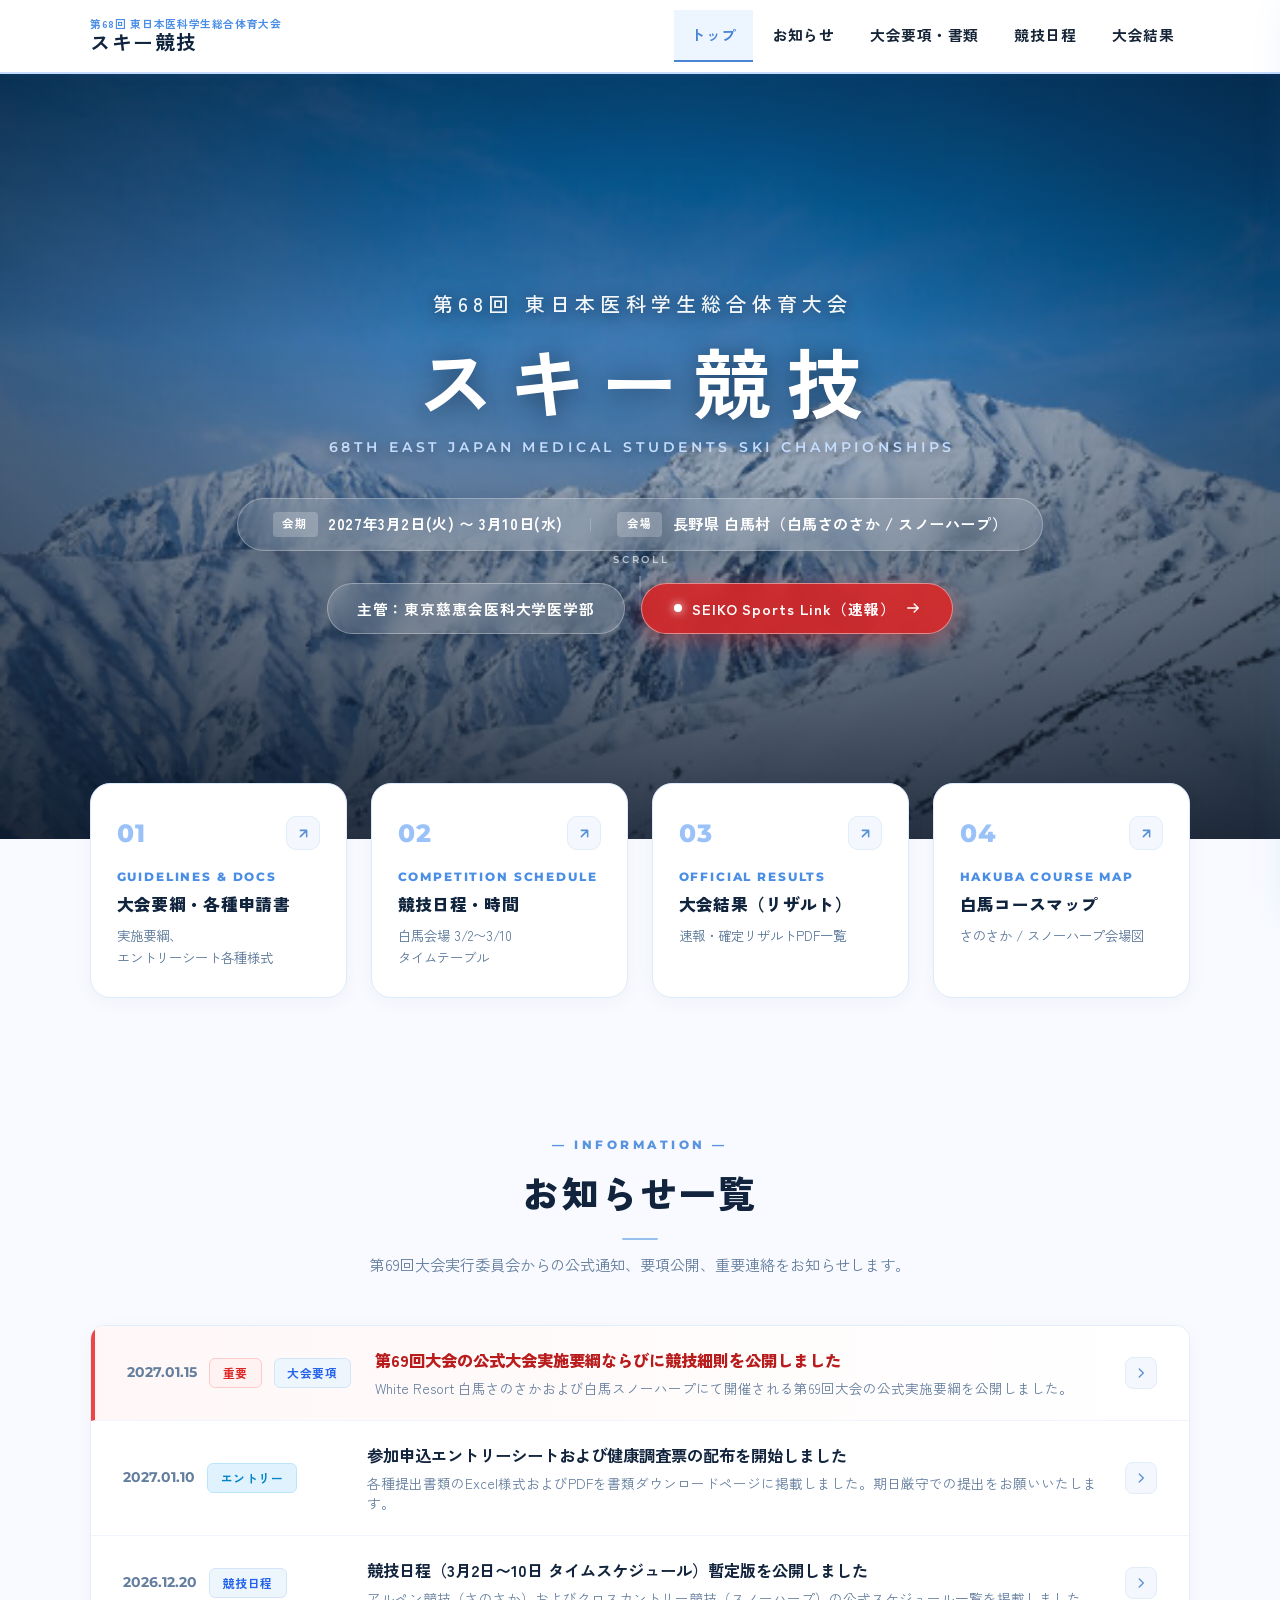
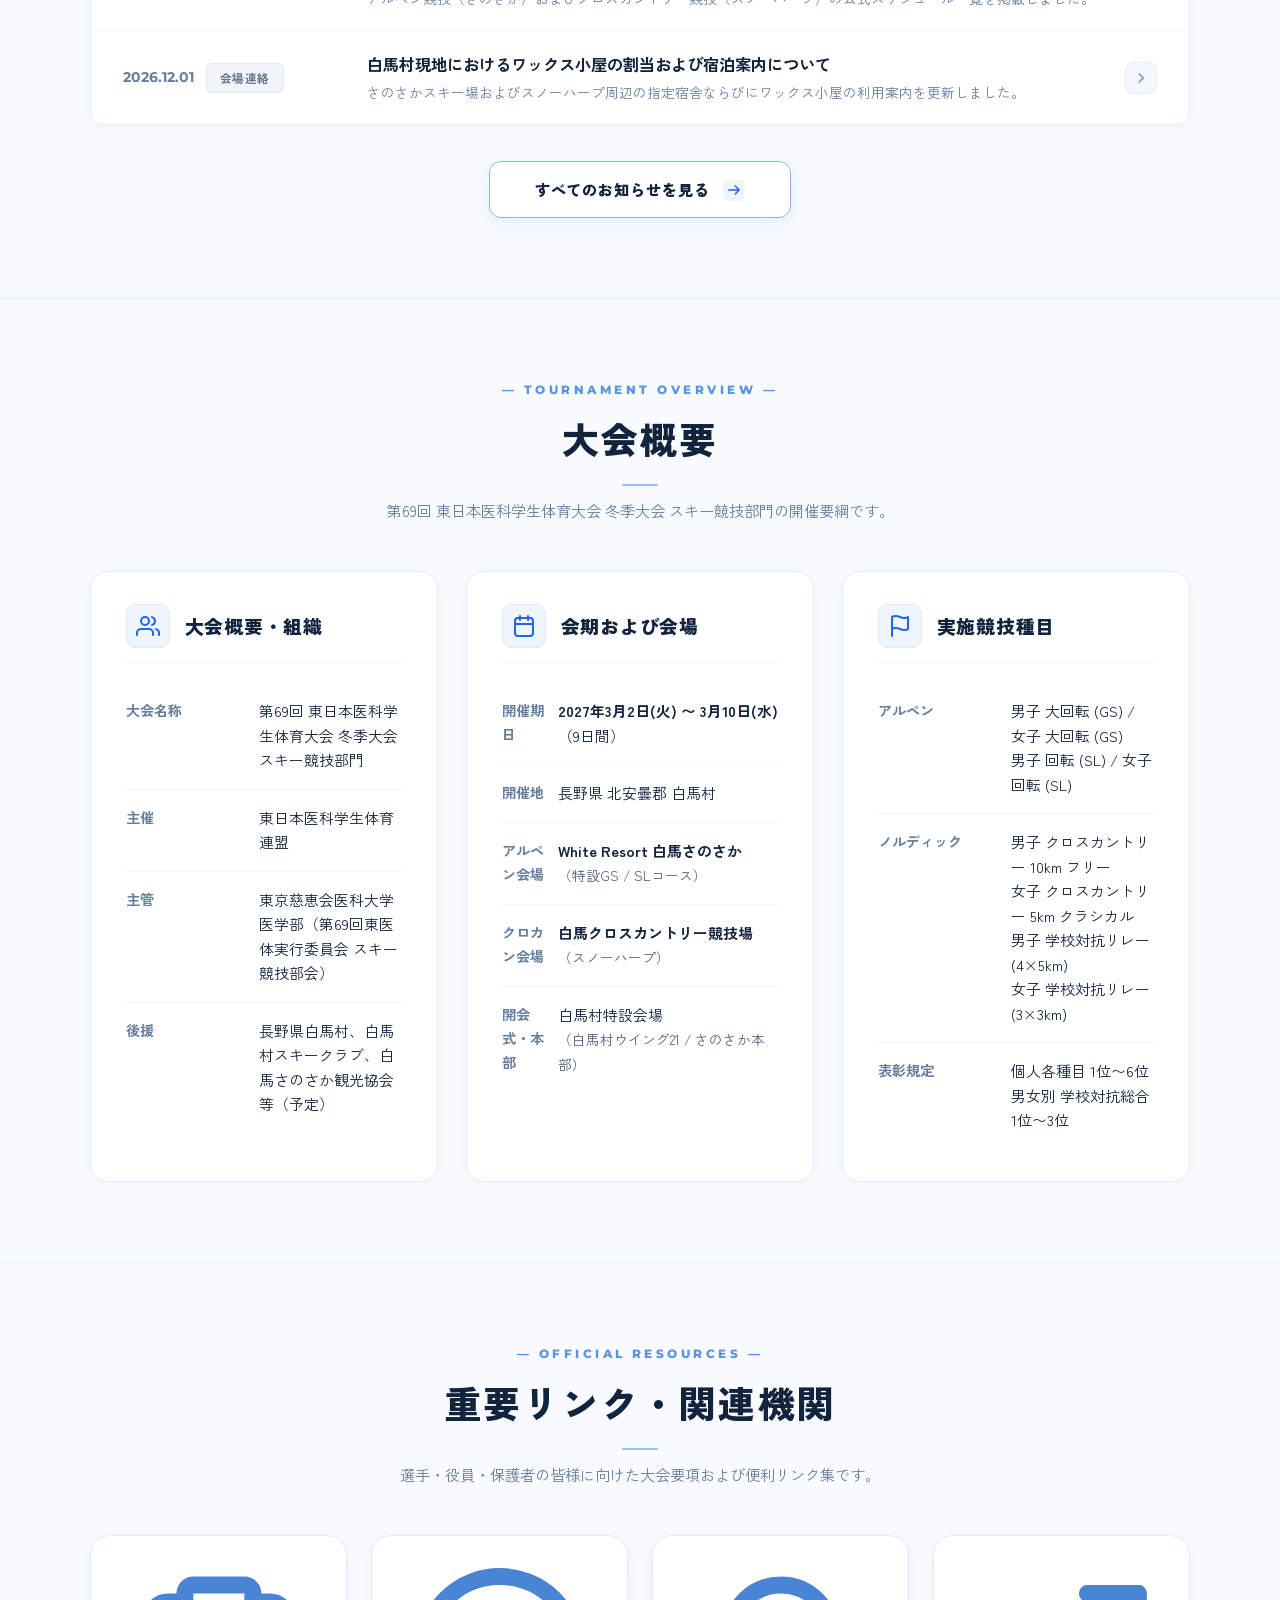
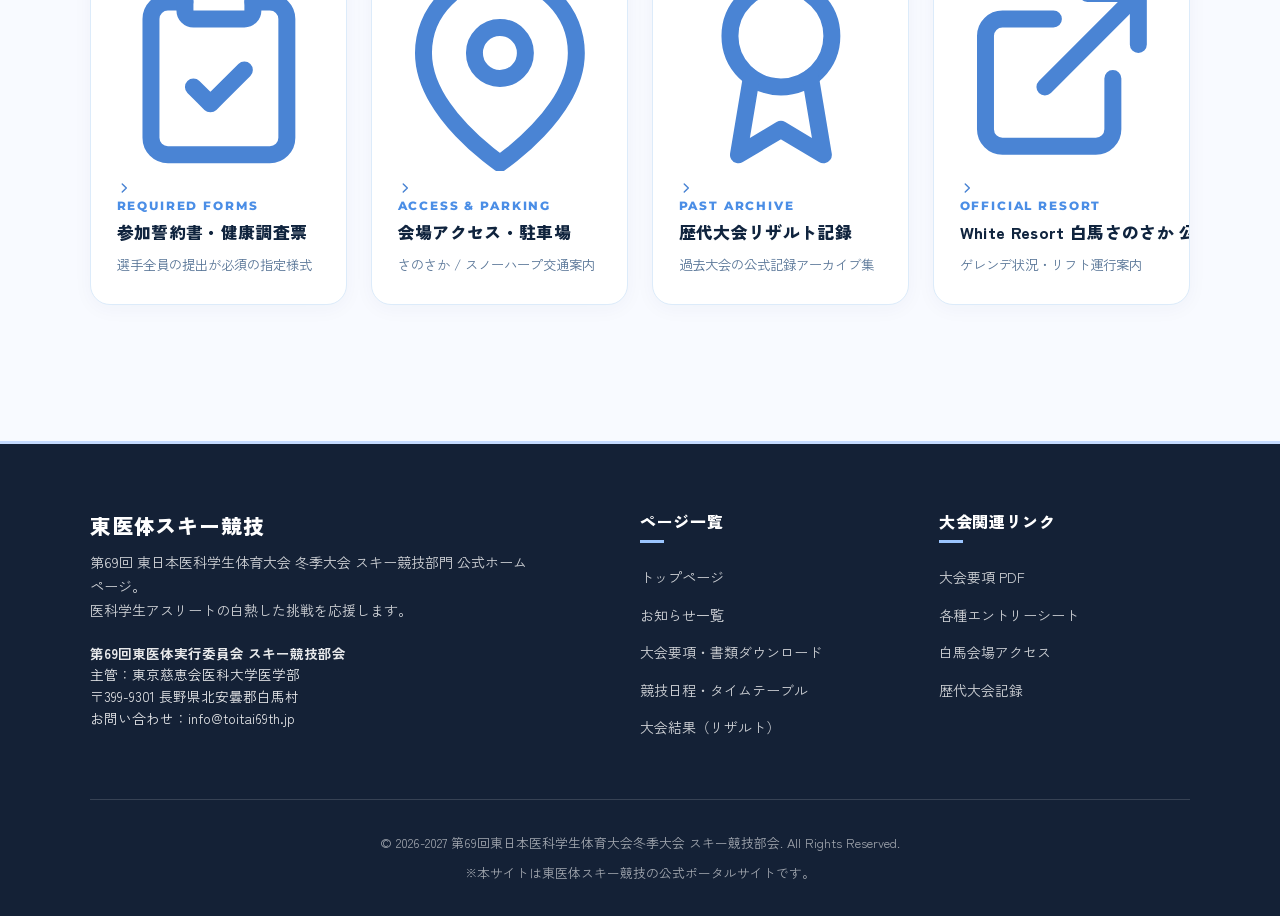
==== index.html @ c1bf3471 "Redesign hero section with Jiichiro-inspired minimalist aesthetic, photo background, and update titl" ====
<!DOCTYPE html>
<html lang="ja">
<head>
  <meta charset="UTF-8">
  <meta name="viewport" content="width=device-width, initial-scale=1.0">
  <title>第68回 東日本医科学生総合体育大会 スキー競技 公式サイト</title>
  <meta name="description" content="第68回 東日本医科学生総合体育大会 冬季大会 スキー競技（東医体スキー競技）の公式ホームページです。会期：2027年3月2日〜10日、会場：White Resort 白馬さのさか・白馬クロスカントリー競技場(スノーハープ)。大会要項、日程、リザルトをご案内します。">
  <link rel="stylesheet" href="assets/css/style.css?v=20270115_jiichiro_hero">
  <link rel="preconnect" href="https://fonts.googleapis.com">
  <link rel="preconnect" href="https://fonts.gstatic.com" crossorigin>
  <link href="https://fonts.googleapis.com/css2?family=Montserrat:wght@600;700;800;900&family=Noto+Sans+JP:wght@400;500;700;800;900&family=Zen+Kaku+Gothic+New:wght@400;500;700;900&display=swap" rel="stylesheet">
  <meta name="theme-color" content="#c5dbff">
  <style>
    /* BAKE CHEESE TART スカイブルー・白基調の補助スタイル */
    .overview-card,
    .venue-card,
    .doc-card {
      border-radius: 18px !important;
    }
    .badge,
    .schedule-day-badge {
      border-radius: 6px !important;
    }
  </style>
</head>
<body>

  <!-- ヘッダー -->
  <header class="site-header">
    <div class="container header-inner">
      <a href="index.html" class="site-brand">
        <div class="brand-text">
          <span class="brand-sub">第68回 東日本医科学生総合体育大会</span>
          <span class="brand-main">スキー競技</span>
        </div>
      </a>

      <!-- デスクトップ ナビゲーション -->
      <nav class="nav-menu">
        <a href="index.html" class="nav-link active">トップ</a>
        <a href="news.html" class="nav-link">お知らせ</a>
        <a href="documents.html" class="nav-link">大会要項・書類</a>
        <a href="schedule.html" class="nav-link">競技日程</a>
        <a href="results.html" class="nav-link">大会結果</a>
      </nav>

      <!-- モバイルメニュー開閉ボタン -->
      <button type="button" class="mobile-toggle" id="mobileToggle" aria-label="メニューを開く">
        <svg fill="none" stroke="currentColor" stroke-width="2" viewBox="0 0 24 24">
          <path stroke-linecap="round" stroke-linejoin="round" d="M4 6h16M4 12h16M4 18h16"></path>
        </svg>
      </button>
    </div>
  </header>

  <!-- モバイル用ドロワーメニュー -->
  <div class="drawer-overlay" id="drawerOverlay"></div>
  <aside class="mobile-drawer" id="mobileDrawer">
    <div class="drawer-header">
      <span class="brand-title" style="font-size: 1rem;">MENU</span>
      <button type="button" class="drawer-close" id="drawerClose" aria-label="閉じる">
        <svg width="24" height="24" fill="none" stroke="currentColor" stroke-width="2" viewBox="0 0 24 24">
          <path stroke-linecap="round" stroke-linejoin="round" d="M6 18L18 6M6 6l12 12"></path>
        </svg>
      </button>
    </div>
    <nav class="drawer-nav">
      <a href="index.html" class="drawer-link active">
        <svg fill="none" stroke="currentColor" stroke-width="2" viewBox="0 0 24 24"><path stroke-linecap="round" stroke-linejoin="round" d="M3 12l2-2m0 0l7-7 7 7M5 10v10a1 1 0 001 1h3m10-11l2 2m-2-2v10a1 1 0 01-1 1h-3m-6 0a1 1 0 001-1v-4a1 1 0 011-1h2a1 1 0 011 1v4a1 1 0 001 1m-6 0h6"/></svg>
        トップページ
      </a>
      <a href="news.html" class="drawer-link">
        <svg fill="none" stroke="currentColor" stroke-width="2" viewBox="0 0 24 24"><path stroke-linecap="round" stroke-linejoin="round" d="M19 20H5a2 2 0 01-2-2V6a2 2 0 012-2h10a2 2 0 012 2v1m2 13a2 2 0 01-2-2V7m2 13a2 2 0 002-2V9a2 2 0 00-2-2h-2m-4-3H9M7 16h6M7 8h6v4H7V8z"/></svg>
        お知らせ一覧
      </a>
      <a href="documents.html" class="drawer-link">
        <svg fill="none" stroke="currentColor" stroke-width="2" viewBox="0 0 24 24"><path stroke-linecap="round" stroke-linejoin="round" d="M9 12h6m-6 4h6m2 5H7a2 2 0 01-2-2V5a2 2 0 012-2h5.586a1 1 0 01.707.293l5.414 5.414a1 1 0 01.293.707V19a2 2 0 01-2 2z"/></svg>
        大会要項・書類
      </a>
      <a href="schedule.html" class="drawer-link">
        <svg fill="none" stroke="currentColor" stroke-width="2" viewBox="0 0 24 24"><path stroke-linecap="round" stroke-linejoin="round" d="M8 7V3m8 4V3m-9 8h10M5 21h14a2 2 0 002-2V7a2 2 0 00-2-2H5a2 2 0 00-2 2v12a2 2 0 002 2z"/></svg>
        競技日程
      </a>
      <a href="results.html" class="drawer-link">
        <svg fill="none" stroke="currentColor" stroke-width="2" viewBox="0 0 24 24"><path stroke-linecap="round" stroke-linejoin="round" d="M9 19v-6a2 2 0 00-2-2H5a2 2 0 00-2 2v6a2 2 0 002 2h2a2 2 0 002-2zm0 0V9a2 2 0 012-2h2a2 2 0 012 2v10m-6 0a2 2 0 002 2h2a2 2 0 002-2m0 0V5a2 2 0 012-2h2a2 2 0 012 2v14a2 2 0 01-2 2h-2a2 2 0 01-2-2z"/></svg>
        大会結果（リザルト）
      </a>
    </nav>
  </aside>

  <!-- メインコンテンツ -->
  <main>
    <!-- ヒーローセクション (治一郎インスパイア：白銀の峰々背景×洗練されたスタイリッシュタイポグラフィ) -->
    <section class="hero">
      <div class="container hero-container">
        <div class="hero-content">
          <!-- 治一郎ライクな端正で品格あるエディション表記 -->
          <p class="hero-edition">第68回 東日本医科学生総合体育大会</p>

          <!-- メインタイトル：スキー競技（堂々としたゆとりある文字間） -->
          <h1 class="hero-title">スキー競技</h1>

          <!-- 英語サブタイトル -->
          <p class="hero-en">68TH EAST JAPAN MEDICAL STUDENTS SKI CHAMPIONSHIPS</p>

          <!-- 会期・会場：洗練されたフロストガラスバー -->
          <div class="hero-meta-bar">
            <div class="hero-meta-item">
              <span class="hero-meta-label">会期</span>
              <span class="hero-meta-val">2027年3月2日(火) 〜 3月10日(水)</span>
            </div>
            <span class="hero-meta-divider" aria-hidden="true">|</span>
            <div class="hero-meta-item">
              <span class="hero-meta-label">会場</span>
              <span class="hero-meta-val">長野県 白馬村（白馬さのさか / スノーハープ）</span>
            </div>
          </div>

          <!-- アクション行：主管カプセル & SEIKO速報ガラスピル -->
          <div class="hero-actions">
            <div class="hero-host-pill">
              <span>主管：東京慈恵会医科大学医学部</span>
            </div>
            <a href="https://seikosportslink.com/" target="_blank" rel="noopener noreferrer" class="hero-btn-seiko">
              <span class="hero-live-dot"></span>
              <span>SEIKO Sports Link（速報）</span>
              <svg class="hero-btn-arrow" width="14" height="14" fill="none" stroke="currentColor" stroke-width="2.5" viewBox="0 0 24 24">
                <path stroke-linecap="round" stroke-linejoin="round" d="M14 5l7 7m0 0l-7 7m7-7H3"/>
              </svg>
            </a>
          </div>
        </div>

        <!-- 治一郎スタイルのミニマルスクロールインジケーター -->
        <div class="hero-scroll" aria-hidden="true">
          <span class="hero-scroll-text">SCROLL</span>
          <span class="hero-scroll-line"></span>
        </div>
      </div>
    </section>

    <!-- 重要リンク（クイックアクセスカード - Plan A：雑誌調ナンバリングカード） -->
    <div class="container">
      <div class="quick-links-grid">
        <a href="documents.html" class="quick-link-card">
          <div class="quick-link-header">
            <span class="card-number">01</span>
            <span class="card-arrow-icon">
              <svg width="15" height="15" fill="none" stroke="currentColor" stroke-width="2.5" viewBox="0 0 24 24"><path stroke-linecap="round" stroke-linejoin="round" d="M7 17L17 7M17 7H7M17 7V17"/></svg>
            </span>
          </div>
          <div class="quick-link-text">
            <span class="quick-link-en">GUIDELINES &amp; DOCS</span>
            <h3 class="quick-link-title"><span class="text-nowrap">大会要綱・各種申請書</span></h3>
            <p class="quick-link-desc"><span class="text-nowrap">実施要綱、</span><span class="text-nowrap">エントリーシート各種様式</span></p>
          </div>
        </a>

        <a href="schedule.html" class="quick-link-card">
          <div class="quick-link-header">
            <span class="card-number">02</span>
            <span class="card-arrow-icon">
              <svg width="15" height="15" fill="none" stroke="currentColor" stroke-width="2.5" viewBox="0 0 24 24"><path stroke-linecap="round" stroke-linejoin="round" d="M7 17L17 7M17 7H7M17 7V17"/></svg>
            </span>
          </div>
          <div class="quick-link-text">
            <span class="quick-link-en">COMPETITION SCHEDULE</span>
            <h3 class="quick-link-title"><span class="text-nowrap">競技日程・時間</span></h3>
            <p class="quick-link-desc"><span class="text-nowrap">白馬会場 3/2〜3/10</span> <span class="text-nowrap">タイムテーブル</span></p>
          </div>
        </a>

        <a href="results.html" class="quick-link-card">
          <div class="quick-link-header">
            <span class="card-number">03</span>
            <span class="card-arrow-icon">
              <svg width="15" height="15" fill="none" stroke="currentColor" stroke-width="2.5" viewBox="0 0 24 24"><path stroke-linecap="round" stroke-linejoin="round" d="M7 17L17 7M17 7H7M17 7V17"/></svg>
            </span>
          </div>
          <div class="quick-link-text">
            <span class="quick-link-en">OFFICIAL RESULTS</span>
            <h3 class="quick-link-title"><span class="text-nowrap">大会結果（リザルト）</span></h3>
            <p class="quick-link-desc"><span class="text-nowrap">速報・確定リザルト</span><span class="text-nowrap">PDF一覧</span></p>
          </div>
        </a>

        <a href="documents.html#courses" class="quick-link-card">
          <div class="quick-link-header">
            <span class="card-number">04</span>
            <span class="card-arrow-icon">
              <svg width="15" height="15" fill="none" stroke="currentColor" stroke-width="2.5" viewBox="0 0 24 24"><path stroke-linecap="round" stroke-linejoin="round" d="M7 17L17 7M17 7H7M17 7V17"/></svg>
            </span>
          </div>
          <div class="quick-link-text">
            <span class="quick-link-en">HAKUBA COURSE MAP</span>
            <h3 class="quick-link-title"><span class="text-nowrap">白馬コースマップ</span></h3>
            <p class="quick-link-desc"><span class="text-nowrap">さのさか / スノーハープ</span><span class="text-nowrap">会場図</span></p>
          </div>
        </a>
      </div>
    </div>

    <!-- お知らせ一覧セクション（microCMS連携領域） -->
    <section class="section">
      <div class="container">
        <div class="section-header">
          <span class="section-tag">— INFORMATION —</span>
          <h2 class="section-title">お知らせ一覧</h2>
          <p class="section-desc">第69回大会実行委員会からの公式通知、要項公開、重要連絡をお知らせします。</p>
        </div>

        <div class="news-list" id="topNewsList">
          <!-- お知らせアイテム1（重要フラグON） -->
          <a href="news.html" class="news-item news-item-important">
            <div class="news-meta">
              <span class="news-date">2027.01.15</span>
              <span class="badge badge-danger">重要</span>
              <span class="badge badge-primary">大会要項</span>
            </div>
            <div class="news-content">
              <h3 class="news-title">第69回大会の公式大会実施要綱ならびに競技細則を公開しました</h3>
              <p class="news-excerpt">White Resort 白馬さのさかおよび白馬スノーハープにて開催される第69回大会の公式実施要綱を公開しました。</p>
            </div>
            <div class="news-arrow">
              <svg width="14" height="14" fill="none" stroke="currentColor" stroke-width="2.5" viewBox="0 0 24 24"><path stroke-linecap="round" stroke-linejoin="round" d="M9 5l7 7-7 7"/></svg>
            </div>
          </a>

          <!-- お知らせアイテム2 -->
          <a href="news.html" class="news-item">
            <div class="news-meta">
              <span class="news-date">2027.01.10</span>
              <span class="badge badge-info">エントリー</span>
            </div>
            <div class="news-content">
              <h3 class="news-title">参加申込エントリーシートおよび健康調査票の配布を開始しました</h3>
              <p class="news-excerpt">各種提出書類のExcel様式およびPDFを書類ダウンロードページに掲載しました。期日厳守での提出をお願いいたします。</p>
            </div>
            <div class="news-arrow">
              <svg width="14" height="14" fill="none" stroke="currentColor" stroke-width="2.5" viewBox="0 0 24 24"><path stroke-linecap="round" stroke-linejoin="round" d="M9 5l7 7-7 7"/></svg>
            </div>
          </a>

          <!-- お知らせアイテム3 -->
          <a href="news.html" class="news-item">
            <div class="news-meta">
              <span class="news-date">2026.12.20</span>
              <span class="badge badge-primary">競技日程</span>
            </div>
            <div class="news-content">
              <h3 class="news-title">競技日程（3月2日〜10日 タイムスケジュール）暫定版を公開しました</h3>
              <p class="news-excerpt">アルペン競技（さのさか）およびクロスカントリー競技（スノーハープ）の公式スケジュール一覧を掲載しました。</p>
            </div>
            <div class="news-arrow">
              <svg width="14" height="14" fill="none" stroke="currentColor" stroke-width="2.5" viewBox="0 0 24 24"><path stroke-linecap="round" stroke-linejoin="round" d="M9 5l7 7-7 7"/></svg>
            </div>
          </a>

          <!-- お知らせアイテム4 -->
          <a href="news.html" class="news-item">
            <div class="news-meta">
              <span class="news-date">2026.12.01</span>
              <span class="badge badge-gray">会場連絡</span>
            </div>
            <div class="news-content">
              <h3 class="news-title">白馬村現地におけるワックス小屋の割当および宿泊案内について</h3>
              <p class="news-excerpt">さのさかスキー場およびスノーハープ周辺の指定宿舎ならびにワックス小屋の利用案内を更新しました。</p>
            </div>
            <div class="news-arrow">
              <svg width="14" height="14" fill="none" stroke="currentColor" stroke-width="2.5" viewBox="0 0 24 24"><path stroke-linecap="round" stroke-linejoin="round" d="M9 5l7 7-7 7"/></svg>
            </div>
          </a>
        </div>

        <div class="news-more-wrap">
          <a href="news.html" class="btn-capsule">
            <span>すべてのお知らせを見る</span>
            <span class="btn-circle-arrow">
              <svg width="14" height="14" fill="none" stroke="currentColor" stroke-width="2.5" viewBox="0 0 24 24"><path stroke-linecap="round" stroke-linejoin="round" d="M14 5l7 7m0 0l-7 7m7-7H3"/></svg>
            </span>
          </a>
        </div>
      </div>
    </section>

    <!-- 大会概要セクション -->
    <section class="section section-alt">
      <div class="container">
        <div class="section-header">
          <span class="section-tag">— TOURNAMENT OVERVIEW —</span>
          <h2 class="section-title">大会概要</h2>
          <p class="section-desc">第69回 東日本医科学生体育大会 冬季大会 スキー競技部門の開催要綱です。</p>
        </div>

        <div class="overview-grid">
          <!-- 概要カード1: 大会基本情報 -->
          <div class="overview-card">
            <div class="overview-card-header">
              <div class="overview-icon">
                <svg viewBox="0 0 24 24" fill="none" stroke="currentColor" stroke-width="2" stroke-linecap="round" stroke-linejoin="round">
                  <path d="M17 21v-2a4 4 0 0 0-4-4H5a4 4 0 0 0-4 4v2"></path>
                  <circle cx="9" cy="7" r="4"></circle>
                  <path d="M23 21v-2a4 4 0 0 0-3-3.87"></path>
                  <path d="M16 3.13a4 4 0 0 1 0 7.75"></path>
                </svg>
              </div>
              <h3>大会概要・組織</h3>
            </div>
            <table class="overview-table">
              <tbody>
                <tr>
                  <th>大会名称</th>
                  <td>第69回 東日本医科学生体育大会 冬季大会 スキー競技部門</td>
                </tr>
                <tr>
                  <th>主催</th>
                  <td>東日本医科学生体育連盟</td>
                </tr>
                <tr>
                  <th>主管</th>
                  <td>東京慈恵会医科大学医学部（第69回東医体実行委員会 スキー競技部会）</td>
                </tr>
                <tr>
                  <th>後援</th>
                  <td>長野県白馬村、白馬村スキークラブ、白馬さのさか観光協会 等（予定）</td>
                </tr>
              </tbody>
            </table>
          </div>

          <!-- 概要カード2: 期日・会場 -->
          <div class="overview-card">
            <div class="overview-card-header">
              <div class="overview-icon">
                <svg viewBox="0 0 24 24" fill="none" stroke="currentColor" stroke-width="2" stroke-linecap="round" stroke-linejoin="round">
                  <rect x="3" y="4" width="18" height="18" rx="3" ry="3"></rect>
                  <line x1="16" y1="2" x2="16" y2="6"></line>
                  <line x1="8" y1="2" x2="8" y2="6"></line>
                  <line x1="3" y1="10" x2="21" y2="10"></line>
                </svg>
              </div>
              <h3>会期および会場</h3>
            </div>
            <table class="overview-table">
              <tbody>
                <tr>
                  <th>開催期日</th>
                  <td><strong class="text-nowrap">2027年3月2日(火) 〜 3月10日(水)</strong>（9日間）</td>
                </tr>
                <tr>
                  <th>開催地</th>
                  <td>長野県 北安曇郡 白馬村</td>
                </tr>
                <tr>
                  <th>アルペン会場</th>
                  <td><strong>White Resort 白馬さのさか</strong><br><span style="font-size: 0.85rem; color: var(--color-text-muted);">（特設GS / SLコース）</span></td>
                </tr>
                <tr>
                  <th>クロカン会場</th>
                  <td><strong>白馬クロスカントリー競技場</strong><br><span style="font-size: 0.85rem; color: var(--color-text-muted);">（スノーハープ）</span></td>
                </tr>
                <tr>
                  <th>開会式・本部</th>
                  <td>白馬村特設会場<br><span style="font-size: 0.85rem; color: var(--color-text-muted);">（白馬村ウイング21 / さのさか本部）</span></td>
                </tr>
              </tbody>
            </table>
          </div>

          <!-- 概要カード3: 実施競技種目 -->
          <div class="overview-card">
            <div class="overview-card-header">
              <div class="overview-icon">
                <svg viewBox="0 0 24 24" fill="none" stroke="currentColor" stroke-width="2" stroke-linecap="round" stroke-linejoin="round">
                  <path d="M4 15s1-1 4-1 5 2 8 2 4-1 4-1V3s-1 1-4 1-5-2-8-2-4 1-4 1z"></path>
                  <line x1="4" y1="22" x2="4" y2="15"></line>
                </svg>
              </div>
              <h3>実施競技種目</h3>
            </div>
            <table class="overview-table">
              <tbody>
                <tr>
                  <th>アルペン</th>
                  <td>男子 大回転 (GS) / 女子 大回転 (GS)<br>男子 回転 (SL) / 女子 回転 (SL)</td>
                </tr>
                <tr>
                  <th>ノルディック</th>
                  <td>男子 クロスカントリー 10km フリー<br>女子 クロスカントリー 5km クラシカル<br>男子 学校対抗リレー (4×5km)<br>女子 学校対抗リレー (3×3km)</td>
                </tr>
                <tr>
                  <th>表彰規定</th>
                  <td>個人各種目 1位〜6位<br>男女別 学校対抗総合 1位〜3位</td>
                </tr>
              </tbody>
            </table>
          </div>
        </div>
      </div>
    </section>

    <!-- 重要リンク・関連情報セクション -->
    <section class="section">
      <div class="container">
        <div class="section-header">
          <span class="section-tag">— OFFICIAL RESOURCES —</span>
          <h2 class="section-title">重要リンク・関連機関</h2>
          <p class="section-desc">選手・役員・保護者の皆様に向けた大会要項および便利リンク集です。</p>
        </div>

        <div class="quick-links-grid" style="margin-top: 0;">
          <!-- リソース1: 参加誓約書・様式 -->
          <a href="documents.html" class="quick-link-card">
            <div class="quick-link-top">
              <div class="quick-link-icon">
                <svg viewBox="0 0 24 24" fill="none" stroke="currentColor" stroke-width="2" stroke-linecap="round" stroke-linejoin="round">
                  <path d="M16 4h2a2 2 0 0 1 2 2v14a2 2 0 0 1-2 2H6a2 2 0 0 1-2-2V6a2 2 0 0 1 2-2h2"></path>
                  <rect x="8" y="2" width="8" height="4" rx="1" ry="1"></rect>
                  <path d="M9 14l2 2 4-4"></path>
                </svg>
              </div>
              <span class="quick-link-arrow">
                <svg width="14" height="14" fill="none" stroke="currentColor" stroke-width="2.5" viewBox="0 0 24 24"><path stroke-linecap="round" stroke-linejoin="round" d="M9 5l7 7-7 7"/></svg>
              </span>
            </div>
            <div class="quick-link-text">
              <span class="quick-link-en">REQUIRED FORMS</span>
              <h3 class="quick-link-title">参加誓約書・健康調査票</h3>
              <p class="quick-link-desc">選手全員の提出が必須の指定様式</p>
            </div>
          </a>

          <!-- リソース2: 会場アクセス・駐車場 -->
          <a href="schedule.html#access" class="quick-link-card">
            <div class="quick-link-top">
              <div class="quick-link-icon">
                <svg viewBox="0 0 24 24" fill="none" stroke="currentColor" stroke-width="2" stroke-linecap="round" stroke-linejoin="round">
                  <path d="M21 10c0 7-9 13-9 13s-9-6-9-13a9 9 0 0 1 18 0z"></path>
                  <circle cx="12" cy="10" r="3"></circle>
                </svg>
              </div>
              <span class="quick-link-arrow">
                <svg width="14" height="14" fill="none" stroke="currentColor" stroke-width="2.5" viewBox="0 0 24 24"><path stroke-linecap="round" stroke-linejoin="round" d="M9 5l7 7-7 7"/></svg>
              </span>
            </div>
            <div class="quick-link-text">
              <span class="quick-link-en">ACCESS &amp; PARKING</span>
              <h3 class="quick-link-title">会場アクセス・駐車場</h3>
              <p class="quick-link-desc">さのさか / スノーハープ交通案内</p>
            </div>
          </a>

          <!-- リソース3: 歴代大会記録 -->
          <a href="results.html#archive" class="quick-link-card">
            <div class="quick-link-top">
              <div class="quick-link-icon">
                <svg viewBox="0 0 24 24" fill="none" stroke="currentColor" stroke-width="2" stroke-linecap="round" stroke-linejoin="round">
                  <circle cx="12" cy="8" r="6"></circle>
                  <path d="M15.477 12.89 17 22l-5-3-5 3 1.523-9.11"></path>
                </svg>
              </div>
              <span class="quick-link-arrow">
                <svg width="14" height="14" fill="none" stroke="currentColor" stroke-width="2.5" viewBox="0 0 24 24"><path stroke-linecap="round" stroke-linejoin="round" d="M9 5l7 7-7 7"/></svg>
              </span>
            </div>
            <div class="quick-link-text">
              <span class="quick-link-en">PAST ARCHIVE</span>
              <h3 class="quick-link-title">歴代大会リザルト記録</h3>
              <p class="quick-link-desc">過去大会の公式記録アーカイブ集</p>
            </div>
          </a>

          <!-- リソース4: 白馬さのさか公式 -->
          <a href="https://sanosaka.jp/" target="_blank" rel="noopener noreferrer" class="quick-link-card">
            <div class="quick-link-top">
              <div class="quick-link-icon">
                <svg viewBox="0 0 24 24" fill="none" stroke="currentColor" stroke-width="2" stroke-linecap="round" stroke-linejoin="round">
                  <path d="M18 13v6a2 2 0 0 1-2 2H5a2 2 0 0 1-2-2V8a2 2 0 0 1 2-2h6"></path>
                  <polyline points="15 3 21 3 21 9"></polyline>
                  <line x1="10" y1="14" x2="21" y2="3"></line>
                </svg>
              </div>
              <span class="quick-link-arrow">
                <svg width="14" height="14" fill="none" stroke="currentColor" stroke-width="2.5" viewBox="0 0 24 24"><path stroke-linecap="round" stroke-linejoin="round" d="M9 5l7 7-7 7"/></svg>
              </span>
            </div>
            <div class="quick-link-text">
              <span class="quick-link-en">OFFICIAL RESORT</span>
              <h3 class="quick-link-title">White Resort 白馬さのさか 公式</h3>
              <p class="quick-link-desc">ゲレンデ状況・リフト運行案内</p>
            </div>
          </a>
        </div>
      </div>
    </section>
  </main>

  <!-- フッター -->
  <footer class="site-footer">
    <div class="container">
      <div class="footer-grid">
        <div class="footer-brand">
          <h4>東医体スキー競技</h4>
          <p>
            第69回 東日本医科学生体育大会 冬季大会 スキー競技部門 公式ホームページ。<br>
            医科学生アスリートの白熱した挑戦を応援します。
          </p>
          <div class="footer-contact">
            <strong>第69回東医体実行委員会 スキー競技部会</strong><br>
            主管：東京慈恵会医科大学医学部<br>
            〒399-9301 長野県北安曇郡白馬村<br>
            お問い合わせ：info@toitai69th.jp
          </div>
        </div>

        <div class="footer-col">
          <h5>ページ一覧</h5>
          <ul class="footer-links">
            <li><a href="index.html">トップページ</a></li>
            <li><a href="news.html">お知らせ一覧</a></li>
            <li><a href="documents.html">大会要項・書類ダウンロード</a></li>
            <li><a href="schedule.html">競技日程・タイムテーブル</a></li>
            <li><a href="results.html">大会結果（リザルト）</a></li>
          </ul>
        </div>

        <div class="footer-col">
          <h5>大会関連リンク</h5>
          <ul class="footer-links">
            <li><a href="documents.html">大会要項 PDF</a></li>
            <li><a href="documents.html">各種エントリーシート</a></li>
            <li><a href="schedule.html#access">白馬会場アクセス</a></li>
            <li><a href="results.html">歴代大会記録</a></li>
          </ul>
        </div>
      </div>

      <div class="footer-bottom">
        <p>&copy; 2026-2027 第69回東日本医科学生体育大会冬季大会 スキー競技部会. All Rights Reserved.</p>
        <p>※本サイトは東医体スキー競技の公式ポータルサイトです。</p>
      </div>
    </div>
  </footer>

  <script src="assets/js/main.js"></script>
  <script src="assets/js/microcms.js"></script>
</body>
</html>
---- assets/css/style.css ----
/* ==========================================================================
   東医体スキー競技 大会ホームページ スタイルシート
   Style: Minimalist, Sharp, Stylish Editorial Design (BAKE CHEESE TART Style)
   Base Color: Pastel Blue (#c5dbff) & Crisp White (パステルブルー×白基調)
   ========================================================================== */

:root {
  /* Colors - BAKE Cheese Tart Inspired Pastel Blue & Pure White (パステルブルー×白) */
  --color-primary: #4a84d4;        /* 洗練されたクリアブルー（適度なコントラスト） */
  --color-primary-dark: #2c5ba3;   /* ディープスレートブルー */
  --color-primary-light: #7facf0;  /* ライトパステルブルー */
  --color-pastel-main: #c5dbff;   /* BAKE公式パステルブルー #c5dbff */
  --color-pastel-soft: #dbe8fd;   /* 柔らかなパステルブルー */
  --color-pastel-pale: #edf4ff;   /* ペールパステル */
  --color-pastel-ghost: #f5f9ff;  /* ほぼ白に近い淡いアイシーブルー */

  --color-accent: #6ca0e8;         /* アクセントブルー */
  --color-accent-light: #9bc5ff;   /* 淡いアクセント */
  --color-accent-pale: #edf5ff;    /* 超淡色 */
  --color-cyan-glow: #c5dbff;      /* パステルブルーグロー */
  --color-footer-bg: #142136;      /* シックなダークスレートネイビーフッター */

  --color-gold: #b8860b;           /* リザルト用ゴールド */
  --color-gold-pale: #fffbeb;
  --color-danger: #e04848;         /* 重要お知らせ用レッド */
  --color-danger-pale: #fee2e2;

  --color-bg: #f8faff;             /* 清潔感あるパステルオフホワイト背景 */
  --color-surface: #ffffff;        /* カード・パネル純白 */
  --color-surface-alt: #f1f6fd;    /* アイシーな薄青背景 */

  --color-text: #162438;           /* メインテキスト（スタイリッシュなダークスレート） */
  --color-text-muted: #4e6079;     /* 補足テキスト */
  --color-text-light: #8a9cb5;     /* 薄いテキスト */
  --color-border: #d8e5f7;         /* 繊細なパステル境界線 */
  --color-border-subtle: #edf3fa;  /* 淡い境界線 */
  --color-border-sharp: #c5dbff;   /* BAKEパステルブルー強調境界線 */

  /* Modern Sophisticated Geometry (BAKE Cheesetart Style - Subtle Clean Curves & Elegant Pills) */
  --radius-xs: 4px;
  --radius-sm: 6px;
  --radius-md: 12px;
  --radius-lg: 14px;
  --radius-pill: 9999px;

  /* Modern Light Crisp Shadows */
  --shadow-xs: 0 1px 3px rgba(197, 219, 255, 0.2);
  --shadow-sm: 0 2px 10px rgba(74, 132, 212, 0.08);
  --shadow-md: 0 6px 20px rgba(74, 132, 212, 0.11);
  --shadow-lg: 0 12px 36px rgba(74, 132, 212, 0.15);

  /* Typography */
  --font-base: "Zen Kaku Gothic New", "Noto Sans JP", -apple-system, BlinkMacSystemFont, "Segoe UI", Roboto, "Hiragino Sans", sans-serif;
  --font-ja: var(--font-base);
  --font-en: "Montserrat", -apple-system, BlinkMacSystemFont, "Segoe UI", sans-serif;

  /* Layout */
  --max-width: 1140px;
  --header-height: 72px;
}

/* Base Reset & Typography */
*, *::before, *::after {
  box-sizing: border-box;
  margin: 0;
  padding: 0;
}

html {
  font-size: 16px;
  scroll-behavior: smooth;
  -webkit-text-size-adjust: 100%;
}

body {
  font-family: var(--font-base);
  background-color: var(--color-bg);
  color: var(--color-text);
  line-height: 1.7;
  font-feature-settings: "palt";
  min-height: 100vh;
  display: flex;
  flex-direction: column;
}

/* 自然な改行と日本語組版のためのユーティリティ */
.text-nowrap {
  display: inline-block;
  white-space: nowrap;
}

h1, h2, h3, h4, h5, .hero-translucent-body, .quick-link-text, .section-desc, .news-title {
  word-break: auto-phrase;
  overflow-wrap: break-word;
}

a {
  color: var(--color-primary);
  text-decoration: none;
  transition: all 0.2s ease;
}

a:hover {
  color: var(--color-primary-light);
}

img, svg {
  vertical-align: middle;
  max-width: 100%;
}

ul, ol {
  list-style: none;
}

/* Container */
.container {
  width: 100%;
  max-width: var(--max-width);
  margin: 0 auto;
  padding: 0 1.25rem;
}

/* ==========================================================================
   Header & Navigation (Sharp, Crisp, Modern)
   ========================================================================== */
.site-header {
  position: sticky;
  top: 0;
  z-index: 1000;
  background-color: rgba(255, 255, 255, 0.96);
  backdrop-filter: blur(12px);
  -webkit-backdrop-filter: blur(12px);
  border-bottom: 2px solid var(--color-border-sharp);
  box-shadow: var(--shadow-sm);
  transition: all 0.3s ease;
}

.header-inner {
  display: flex;
  align-items: center;
  justify-content: space-between;
  height: var(--header-height);
}

.site-brand {
  display: flex;
  align-items: center;
  text-decoration: none;
  color: var(--color-primary);
  min-width: 0;
  gap: 0.75rem;
}

.brand-text {
  display: flex;
  flex-direction: column;
  justify-content: center;
}

.brand-sub {
  font-size: 0.68rem;
  font-weight: 700;
  letter-spacing: 0.06em;
  color: #4b8ee6;
  line-height: 1.2;
}

.brand-main {
  font-size: 1.24rem;
  font-weight: 700;
  letter-spacing: 0.08em;
  color: #10243e;
  line-height: 1.25;
  transition: color 0.2s ease;
}

.site-brand:hover .brand-main {
  color: #2563eb;
}

@media (max-width: 1024px) {
  .brand-sub {
    font-size: 0.64rem;
  }
  .brand-main {
    font-size: 1.1rem;
  }
}

@media (max-width: 768px) {
  .brand-sub {
    font-size: 0.58rem;
    letter-spacing: 0.03em;
  }
  .brand-main {
    font-size: 0.96rem;
  }
}

@media (max-width: 380px) {
  .brand-sub {
    font-size: 0.52rem;
  }
  .brand-main {
    font-size: 0.86rem;
  }
}

/* Desktop Nav */
.nav-menu {
  display: flex;
  align-items: center;
  gap: 0.25rem;
}

.nav-link {
  display: flex;
  align-items: center;
  gap: 0.35rem;
  padding: 0.75rem 1rem;
  font-size: 0.925rem;
  font-weight: 700;
  color: var(--color-text);
  transition: all 0.2s ease;
  position: relative;
  letter-spacing: 0.03em;
  border-bottom: 2px solid transparent;
}

.nav-link:hover {
  color: var(--color-primary);
  background-color: var(--color-surface-alt);
  border-bottom-color: var(--color-accent);
}

.nav-link.active {
  color: var(--color-primary);
  background-color: var(--color-accent-pale);
  border-bottom: 2px solid var(--color-primary);
}

/* Mobile Hamburger (Sharp Square) */
.mobile-toggle {
  display: none;
  background: var(--color-surface-alt);
  border: 1px solid var(--color-border-sharp);
  cursor: pointer;
  padding: 0.4rem;
  color: var(--color-primary);
}

.mobile-toggle svg {
  width: 28px;
  height: 28px;
}

/* Mobile Drawer Overlay */
.drawer-overlay {
  position: fixed;
  inset: 0;
  background-color: rgba(2, 44, 76, 0.4);
  backdrop-filter: blur(4px);
  z-index: 1050;
  opacity: 0;
  pointer-events: none;
  transition: opacity 0.3s ease;
}

.drawer-overlay.is-active {
  opacity: 1;
  pointer-events: auto;
}

/* Mobile Nav Drawer (Sharp Edge) */
.mobile-drawer {
  position: fixed;
  top: 0;
  right: -300px;
  width: 290px;
  height: 100vh;
  background-color: var(--color-surface);
  z-index: 1100;
  box-shadow: var(--shadow-lg);
  display: flex;
  flex-direction: column;
  transition: right 0.3s cubic-bezier(0.16, 1, 0.3, 1);
  overflow-y: auto;
  border-left: 3px solid var(--color-primary);
}

.mobile-drawer.is-active {
  right: 0;
}

.drawer-header {
  display: flex;
  align-items: center;
  justify-content: space-between;
  padding: 1.25rem 1.5rem;
  border-bottom: 2px solid var(--color-border);
  background-color: var(--color-surface-alt);
}

.drawer-close {
  background: transparent;
  border: none;
  cursor: pointer;
  padding: 0.25rem;
  color: var(--color-text-muted);
}

.drawer-nav {
  display: flex;
  flex-direction: column;
  padding: 0.5rem 0;
}

.drawer-link {
  display: flex;
  align-items: center;
  gap: 0.75rem;
  padding: 0.9rem 1.5rem;
  font-weight: 700;
  color: var(--color-text);
  border-left: 4px solid transparent;
  border-bottom: 1px solid var(--color-border-subtle);
  transition: all 0.2s ease;
}

.drawer-link:hover,
.drawer-link.active {
  color: var(--color-primary);
  background-color: var(--color-accent-pale);
  border-left-color: var(--color-primary);
}

.drawer-link svg {
  width: 20px;
  height: 20px;
  color: var(--color-primary);
}

/* ==========================================================================
   Page Headers (Subpages - Clean Minimalist Pastel Banner)
   ========================================================================== */
.page-banner {
  background: linear-gradient(135deg, #c5dbff 0%, #dbe8fd 50%, #edf4ff 100%);
  color: #12243d;
  padding: 3.5rem 0;
  position: relative;
  overflow: hidden;
  border-bottom: 2px solid var(--color-pastel-main);
}

.page-banner::after {
  content: "";
  position: absolute;
  bottom: 0;
  right: 0;
  width: 320px;
  height: 100%;
  background: repeating-linear-gradient(
    45deg,
    rgba(255, 255, 255, 0.3),
    rgba(255, 255, 255, 0.3) 12px,
    transparent 12px,
    transparent 24px
  );
  pointer-events: none;
}

.page-banner-content {
  position: relative;
  z-index: 1;
}

.breadcrumb {
  display: flex;
  align-items: center;
  gap: 0.5rem;
  font-size: 0.85rem;
  font-weight: 600;
  color: #3b5a82;
  margin-bottom: 0.75rem;
  letter-spacing: 0.04em;
}

.breadcrumb a {
  color: #1a3c6c;
  text-decoration: underline;
  text-underline-offset: 3px;
}

.page-title {
  font-size: 2.2rem;
  font-weight: 900;
  line-height: 1.2;
  letter-spacing: 0.08em;
  margin-bottom: 0.5rem;
  color: #10243e;
}

.page-subtitle {
  font-size: 1rem;
  color: #3b506e;
  font-weight: 500;
  letter-spacing: 0.03em;
}

/* ==========================================================================
   Hero Section (Jiichiro Minimalist Style - Full Alpine Background)
   Reference: https://www.jiichiro-shop.com
   ========================================================================== */
.hero {
  position: relative;
  min-height: 85vh;
  min-height: 85svh;
  display: flex;
  align-items: center;
  justify-content: center;
  background-color: #0c1f36;
  background-image: 
    linear-gradient(
      180deg, 
      rgba(11, 28, 51, 0.46) 0%, 
      rgba(18, 52, 98, 0.22) 35%, 
      rgba(11, 29, 54, 0.44) 65%, 
      rgba(8, 20, 38, 0.82) 100%
    ),
    url('../images/hero-bg.png');
  background-position: center 28%;
  background-size: cover;
  background-repeat: no-repeat;
  padding: 7rem 0 6.5rem;
  overflow: hidden;
  text-align: center;
}

/* 繊細なビネットグラデーション（白銀の峰々の輝きを生かしつつ文字視認性を最大化） */
.hero::before {
  content: "";
  position: absolute;
  inset: 0;
  background: radial-gradient(circle at 50% 42%, transparent 30%, rgba(6, 17, 32, 0.42) 100%);
  pointer-events: none;
}

.hero-container {
  position: relative;
  z-index: 2;
  display: flex;
  flex-direction: column;
  align-items: center;
  justify-content: center;
  width: 100%;
}

.hero-content {
  max-width: 980px;
  margin: 0 auto;
  display: flex;
  flex-direction: column;
  align-items: center;
}

/* 1. 治一郎スタイル：端正で品格あるエディション表記（広い文字間・中太字で洗練美） */
.hero-edition {
  display: inline-block;
  font-family: var(--font-ja);
  font-size: clamp(0.95rem, 2.2vw, 1.25rem);
  font-weight: 500;
  letter-spacing: 0.26em;
  color: rgba(255, 255, 255, 0.95);
  margin-bottom: 0.9rem;
  text-shadow: 0 2px 14px rgba(6, 17, 32, 0.5);
  padding-left: 0.26em; /* 広いトラッキングの視覚的センタリング補正 */
}

/* 2. メインタイトル：「スキー競技」（堂々とした余白と清麗な太さ） */
.hero-title {
  font-family: var(--font-ja);
  font-size: clamp(2.8rem, 7.5vw, 4.8rem);
  font-weight: 700;
  letter-spacing: 0.2em;
  color: #ffffff;
  line-height: 1.15;
  margin-bottom: 0.75rem;
  text-shadow: 0 3px 24px rgba(6, 17, 32, 0.5);
  padding-left: 0.2em;
}

/* 3. 英語サブタイトル（Montserrat・ハイエンドトラッキング） */
.hero-en {
  font-family: var(--font-en);
  font-size: clamp(0.72rem, 1.4vw, 0.86rem);
  font-weight: 600;
  letter-spacing: 0.28em;
  color: #c4dcfe;
  text-transform: uppercase;
  margin-bottom: 2.4rem;
  padding-left: 0.28em;
  text-shadow: 0 2px 10px rgba(6, 17, 32, 0.4);
}

/* 4. 会期・会場：洗練されたフロストガラスバー */
.hero-meta-bar {
  display: inline-flex;
  align-items: center;
  justify-content: center;
  flex-wrap: wrap;
  gap: 0.6rem 1.6rem;
  padding: 0.75rem 2.2rem;
  background: rgba(255, 255, 255, 0.12);
  backdrop-filter: blur(14px);
  -webkit-backdrop-filter: blur(14px);
  border: 1px solid rgba(255, 255, 255, 0.28);
  border-radius: var(--radius-pill);
  box-shadow: 0 8px 30px rgba(6, 17, 32, 0.2);
  margin-bottom: 2rem;
}

.hero-meta-item {
  display: inline-flex;
  align-items: center;
  gap: 0.65rem;
  font-size: 0.94rem;
  color: #ffffff;
}

.hero-meta-label {
  display: inline-block;
  font-size: 0.72rem;
  font-weight: 700;
  letter-spacing: 0.08em;
  padding: 0.18rem 0.6rem;
  background: rgba(255, 255, 255, 0.22);
  border-radius: 4px;
  color: #ffffff;
}

.hero-meta-val {
  font-weight: 600;
  letter-spacing: 0.04em;
  color: #ffffff;
}

.hero-meta-divider {
  color: rgba(255, 255, 255, 0.4);
  font-weight: 300;
}

/* 5. ミニマルアクション行（主管カプセル & SEIKO速報ガラスピル） */
.hero-actions {
  display: flex;
  align-items: center;
  justify-content: center;
  flex-wrap: wrap;
  gap: 1rem;
}

.hero-host-pill {
  display: inline-flex;
  align-items: center;
  padding: 0.75rem 1.8rem;
  background: rgba(255, 255, 255, 0.14);
  backdrop-filter: blur(12px);
  -webkit-backdrop-filter: blur(12px);
  border: 1px solid rgba(255, 255, 255, 0.32);
  border-radius: var(--radius-pill);
  color: #ffffff;
  font-size: 0.92rem;
  font-weight: 600;
  letter-spacing: 0.06em;
  box-shadow: 0 4px 16px rgba(6, 17, 32, 0.15);
}

.hero-btn-seiko {
  display: inline-flex;
  align-items: center;
  gap: 0.65rem;
  padding: 0.75rem 2rem;
  background: rgba(220, 38, 38, 0.88);
  backdrop-filter: blur(10px);
  -webkit-backdrop-filter: blur(10px);
  border: 1px solid rgba(255, 255, 255, 0.45);
  border-radius: var(--radius-pill);
  color: #ffffff !important;
  font-size: 0.92rem;
  font-weight: 700;
  letter-spacing: 0.06em;
  text-decoration: none;
  box-shadow: 0 6px 22px rgba(220, 38, 38, 0.38);
  transition: all 0.28s cubic-bezier(0.16, 1, 0.3, 1);
}

.hero-btn-seiko:hover {
  background: #dc2626;
  transform: translateY(-2px);
  box-shadow: 0 10px 28px rgba(220, 38, 38, 0.52);
  border-color: #ffffff;
}

.hero-live-dot {
  width: 8px;
  height: 8px;
  background-color: #ffffff;
  border-radius: 50%;
  display: inline-block;
  box-shadow: 0 0 10px #ffffff;
  animation: liveBlink 1.8s infinite ease-in-out;
}

.hero-btn-arrow {
  transition: transform 0.25s ease;
}

.hero-btn-seiko:hover .hero-btn-arrow {
  transform: translateX(3px);
}

/* 6. 治一郎スタイル：ミニマルスクロールインジケーター */
.hero-scroll {
  position: absolute;
  bottom: 1.5rem;
  left: 50%;
  transform: translateX(-50%);
  display: flex;
  flex-direction: column;
  align-items: center;
  gap: 0.45rem;
  pointer-events: none;
  opacity: 0.75;
  transition: opacity 0.3s ease;
}

.hero-scroll-text {
  font-family: var(--font-en);
  font-size: 0.65rem;
  font-weight: 600;
  letter-spacing: 0.26em;
  color: rgba(255, 255, 255, 0.85);
  padding-left: 0.26em;
}

.hero-scroll-line {
  width: 1px;
  height: 34px;
  background: rgba(255, 255, 255, 0.25);
  position: relative;
  overflow: hidden;
}

.hero-scroll-line::after {
  content: "";
  position: absolute;
  top: 0;
  left: 0;
  width: 100%;
  height: 50%;
  background: linear-gradient(180deg, #ffffff, rgba(255, 255, 255, 0));
  animation: jiichiroScroll 2s cubic-bezier(0.65, 0, 0.35, 1) infinite;
}

@keyframes jiichiroScroll {
  0% {
    transform: translateY(-100%);
    opacity: 0;
  }
  35% {
    opacity: 1;
  }
  70% {
    opacity: 1;
  }
  100% {
    transform: translateY(200%);
    opacity: 0;
  }
}

@keyframes liveBlink {
  0%, 100% { opacity: 1; transform: scale(1); }
  50% { opacity: 0.35; transform: scale(0.8); }
}

/* Responsive adjustments */
@media (max-width: 768px) {
  .hero {
    min-height: 78vh;
    padding: 5.5rem 0 5rem;
    background-position: center 32%;
  }
  .hero-edition {
    font-size: 0.88rem;
    letter-spacing: 0.2em;
    padding-left: 0.2em;
    margin-bottom: 0.6rem;
  }
  .hero-title {
    font-size: 2.6rem;
    letter-spacing: 0.16em;
    padding-left: 0.16em;
  }
  .hero-en {
    font-size: 0.68rem;
    letter-spacing: 0.22em;
    margin-bottom: 1.8rem;
  }
  .hero-meta-bar {
    flex-direction: column;
    gap: 0.5rem;
    padding: 0.75rem 1.25rem;
    width: 90%;
    max-width: 360px;
    border-radius: 16px;
  }
  .hero-meta-divider {
    display: none;
  }
  .hero-actions {
    flex-direction: column;
    width: 90%;
    max-width: 360px;
    gap: 0.75rem;
  }
  .hero-host-pill,
  .hero-btn-seiko {
    width: 100%;
    justify-content: center;
  }
  .hero-scroll {
    bottom: 0.75rem;
  }
  .hero-scroll-line {
    height: 24px;
  }
}

/* ==========================================================================
   Buttons (BAKE Cheesetart Style - Sleek Capsule & Pill Shapes)
   ========================================================================== */
.btn {
  display: inline-flex;
  align-items: center;
  justify-content: center;
  gap: 0.6rem;
  padding: 0.85rem 1.85rem;
  font-size: 0.95rem;
  font-weight: 800;
  border-radius: var(--radius-pill);
  transition: all 0.25s cubic-bezier(0.16, 1, 0.3, 1);
  cursor: pointer;
  border: none;
  text-decoration: none;
  line-height: 1;
  letter-spacing: 0.04em;
}

.btn-primary {
  background: #2563eb;
  color: #ffffff;
  border: 1.5px solid #2563eb;
  box-shadow: 0 4px 14px rgba(37, 99, 235, 0.25);
}

.btn-primary:hover {
  background: #1d4ed8;
  border-color: #1d4ed8;
  color: #ffffff;
  transform: translateY(-2px);
  box-shadow: 0 8px 20px rgba(37, 99, 235, 0.4);
}

.btn-white {
  background-color: #ffffff;
  color: #12243d;
  border: 1.5px solid #d8e5f7;
  box-shadow: 0 2px 10px rgba(74, 132, 212, 0.08);
}

.btn-white:hover {
  background-color: #f0f6fd;
  color: #2563eb;
  border-color: #8bb5e8;
  transform: translateY(-2px);
  box-shadow: 0 6px 18px rgba(74, 132, 212, 0.15);
}

.btn-outline-white {
  background-color: transparent;
  color: #ffffff;
  border: 1.5px solid #ffffff;
}

.btn-outline-white:hover {
  background-color: #ffffff;
  color: #12243d;
}

.btn-outline-primary {
  background-color: #ffffff;
  color: #12243d;
  border: 1.5px solid #8bb5e8;
}

.btn-outline-primary:hover {
  background-color: #8bb5e8;
  border-color: #8bb5e8;
  color: #ffffff;
  transform: translateY(-2px);
}

.btn-sm {
  padding: 0.5rem 1.2rem;
  font-size: 0.825rem;
}

/* ==========================================================================
   Badges (BAKE Cheesetart Style - Soft Pastel Capsule Pills)
   ========================================================================== */
.badge {
  display: inline-flex;
  align-items: center;
  gap: 0.35rem;
  padding: 0.25rem 0.8rem;
  font-size: 0.74rem;
  font-weight: 700;
  letter-spacing: 0.04em;
  white-space: nowrap;
  border-radius: 0 !important;
}

.badge-danger {
  background-color: #fef2f2;
  color: #dc2626;
  border: 1px solid #fecaca;
}

.badge-info {
  background-color: #e0f2fe;
  color: #0284c7;
  border: 1px solid #bae6fd;
}

.badge-primary {
  background-color: #eef6fd;
  color: #2563eb;
  border: 1px solid #d4e5f9;
}

.badge-gold {
  background-color: #fffbeb;
  color: #b45309;
  border: 1px solid #fde68a;
}

.badge-gray {
  background-color: #f1f5f9;
  color: #64748b;
  border: 1px solid #e2e8f0;
}

/* ==========================================================================
   Section Common (BAKE Cheesetart Style - Clean Airy Spacing & Elegant Headers)
   ========================================================================== */
.section {
  padding: 5rem 0;
}

.section-alt {
  background-color: #f8fbfe;
  border-top: 1px solid #e5effa;
  border-bottom: 1px solid #e5effa;
}

.section-header {
  display: flex;
  flex-direction: column;
  align-items: center;
  text-align: center;
  margin-bottom: 3rem;
}

.section-header-left {
  align-items: flex-start;
  text-align: left;
}

.section-tag {
  font-family: var(--font-en);
  font-size: 0.78rem;
  font-weight: 800;
  letter-spacing: 0.28em;
  color: #5a94e0;
  text-transform: uppercase;
  margin-bottom: 0.4rem;
}

.section-title {
  font-size: clamp(1.8rem, 3.8vw, 2.3rem);
  font-weight: 800;
  color: #12243d;
  position: relative;
  letter-spacing: 0.06em;
}

.section-title::after {
  content: "";
  display: block;
  width: 36px;
  height: 2px;
  background-color: #96c0ee;
  margin: 0.9rem auto 0;
  border-radius: 2px;
}

.section-header-left .section-title::after {
  margin: 0.9rem 0 0;
}

.section-desc {
  color: #647e9e;
  font-size: 0.95rem;
  margin-top: 0.75rem;
  max-width: 640px;
  line-height: 1.65;
}

/* ==========================================================================
   Quick Links Cards (Plan A - Editorial Numbering Cards 01-04)
   ========================================================================== */
.quick-links-grid {
  display: grid;
  grid-template-columns: repeat(4, 1fr);
  gap: 1.5rem;
  margin-top: -3.5rem;
  position: relative;
  z-index: 10;
  margin-bottom: 3.5rem;
}

@media (max-width: 992px) {
  .quick-links-grid {
    grid-template-columns: repeat(2, 1fr);
    gap: 1.25rem;
    margin-top: -2.5rem;
  }
}

.quick-link-card {
  background-color: #ffffff;
  border: 1px solid #dcebfa;
  border-radius: 20px !important;
  padding: 2rem 1.6rem 1.8rem;
  box-shadow: 0 4px 20px rgba(18, 48, 92, 0.04);
  display: flex;
  flex-direction: column;
  justify-content: flex-start;
  text-decoration: none;
  transition: all 0.28s cubic-bezier(0.16, 1, 0.3, 1);
  position: relative;
  overflow: hidden;
}

.quick-link-card::before {
  content: "";
  position: absolute;
  top: 0;
  left: 0;
  right: 0;
  height: 3px;
  background: linear-gradient(90deg, #3b82f6, #93c5fd);
  opacity: 0;
  transition: opacity 0.25s ease;
}

.quick-link-card:hover {
  transform: translateY(-5px);
  box-shadow: 0 16px 36px rgba(74, 132, 212, 0.13);
  border-color: #b3d4fc;
}

.quick-link-card:hover::before {
  opacity: 1;
}

.quick-link-header {
  display: flex;
  align-items: center;
  justify-content: space-between;
  margin-bottom: 1.25rem;
  width: 100%;
}

.card-number {
  font-family: var(--font-en);
  font-size: 1.55rem;
  font-weight: 800;
  color: #9ac2f8;
  letter-spacing: 0.04em;
  line-height: 1;
  transition: color 0.25s ease;
}

.quick-link-card:hover .card-number {
  color: #2563eb;
}

.card-arrow-icon {
  width: 34px;
  height: 34px;
  border-radius: 10px;
  background-color: #f4f8fe;
  color: #5a92d6;
  border: 1px solid #e1edf8;
  display: flex;
  align-items: center;
  justify-content: center;
  flex-shrink: 0;
  transition: all 0.25s ease;
}

.quick-link-card:hover .card-arrow-icon {
  background-color: #2563eb;
  color: #ffffff;
  border-color: #2563eb;
  transform: translate(2px, -2px);
}

.quick-link-text {
  display: flex;
  flex-direction: column;
  justify-content: flex-start;
  width: 100%;
}

.quick-link-en {
  font-family: var(--font-en);
  font-size: 0.72rem;
  font-weight: 800;
  letter-spacing: 0.16em;
  color: #4b8ee6;
  text-transform: uppercase;
  margin-bottom: 0.45rem;
  display: block;
  line-height: 1.35;
  white-space: nowrap;
}

.quick-link-title,
.quick-link-text h3 {
  font-size: clamp(1.05rem, 1.25vw, 1.18rem);
  font-weight: 800;
  color: #10243e;
  margin-bottom: 0.55rem;
  letter-spacing: 0.02em;
  line-height: 1.4;
  white-space: nowrap;
}

.quick-link-desc,
.quick-link-text p {
  font-size: 0.84rem;
  color: #587597;
  line-height: 1.6;
  word-break: auto-phrase;
  margin: 0;
}

@media (max-width: 640px) {
  .quick-links-grid {
    grid-template-columns: repeat(2, 1fr);
    gap: 0.85rem;
    margin-top: 1.8rem;
    margin-bottom: 2.2rem;
  }

  .quick-link-card {
    min-height: 175px;
    padding: 1.25rem 0.95rem 1.15rem !important;
    border-radius: 16px !important;
    display: flex;
    flex-direction: column;
    justify-content: flex-start;
  }

  .quick-link-header {
    margin-bottom: 0.75rem;
  }

  .card-number {
    font-size: 1.25rem;
  }

  .card-arrow-icon {
    width: 28px;
    height: 28px;
    border-radius: 8px;
  }

  .card-arrow-icon svg {
    width: 12px;
    height: 12px;
  }

  .quick-link-en {
    font-size: 0.58rem;
    letter-spacing: 0.08em;
    margin-bottom: 0.25rem;
    line-height: 1.2;
    white-space: normal;
  }

  .quick-link-title,
  .quick-link-text h3 {
    font-size: 0.95rem;
    margin-bottom: 0.35rem;
    line-height: 1.35;
    white-space: normal;
  }

  .quick-link-desc,
  .quick-link-text p {
    font-size: 0.72rem;
    line-height: 1.45;
    color: #587394;
    display: block !important;
    word-break: auto-phrase;
  }
}

/* ==========================================================================
   News Component (BAKE Cheesetart Editorial Style)
   ========================================================================== */
.news-list {
  background-color: #ffffff;
  border: 1px solid #e1edf8;
  border-radius: var(--radius-lg);
  overflow: hidden;
  box-shadow: 0 4px 20px rgba(18, 36, 61, 0.03);
}

.news-item {
  display: flex;
  align-items: center;
  padding: 1.35rem 2rem;
  border-bottom: 1px solid #f0f5fb;
  gap: 1.5rem;
  text-decoration: none;
  transition: all 0.2s ease;
}

.news-item:last-child {
  border-bottom: none;
}

.news-item:hover {
  background-color: #f7faff;
}

.news-meta {
  display: flex;
  align-items: center;
  gap: 0.75rem;
  min-width: 220px;
  flex-shrink: 0;
}

.news-date {
  font-family: var(--font-en);
  font-size: 0.88rem;
  color: #647e9e;
  font-weight: 700;
}

.news-content {
  flex: 1;
}

.news-title {
  font-size: 1.02rem;
  font-weight: 700;
  color: #12243d;
  line-height: 1.5;
  transition: color 0.2s;
}

.news-item:hover .news-title {
  color: #2563eb;
}

.news-excerpt {
  font-size: 0.85rem;
  color: #647e9e;
  margin-top: 0.35rem;
  line-height: 1.5;
}

.news-arrow {
  width: 32px;
  height: 32px;
  border-radius: 8px !important;
  background-color: #f4f8fe;
  color: #6296d4;
  border: 1px solid #e1edf8;
  display: flex;
  align-items: center;
  justify-content: center;
  flex-shrink: 0;
  transition: all 0.25s ease;
}

.news-item:hover .news-arrow {
  background-color: #2563eb;
  color: #ffffff;
  border-color: #2563eb;
  transform: translateX(3px);
}

.news-more-wrap {
  text-align: center;
  margin-top: 2.25rem;
}

/* BAKE Cheesetart Signature Pill Button */
.btn-capsule {
  display: inline-flex;
  align-items: center;
  gap: 0.85rem;
  padding: 0.9rem 2.8rem;
  border-radius: 12px !important;
  background-color: #ffffff;
  border: 1.5px solid #8bb5e8;
  color: #12243d;
  font-weight: 800;
  font-size: 0.95rem;
  letter-spacing: 0.06em;
  transition: all 0.25s cubic-bezier(0.16, 1, 0.3, 1);
  box-shadow: 0 4px 16px rgba(139, 181, 232, 0.18);
  text-decoration: none;
  cursor: pointer;
}

.btn-capsule:hover {
  background-color: #8bb5e8;
  color: #ffffff;
  transform: translateY(-2px);
  box-shadow: 0 8px 24px rgba(139, 181, 232, 0.35);
}

.btn-circle-arrow {
  width: 22px;
  height: 22px;
  border-radius: 6px !important;
  background-color: #eef5fc;
  color: #2563eb;
  display: inline-flex;
  align-items: center;
  justify-content: center;
  transition: all 0.25s ease;
  flex-shrink: 0;
}

.btn-capsule:hover .btn-circle-arrow {
  background-color: #ffffff;
  color: #2563eb;
  transform: translateX(2px);
}

/* 重要フラグON時 */
.news-item.news-item-important {
  background: linear-gradient(90deg, #fff7f7 0%, #ffffff 100%);
  border-left: 4px solid #ef4444;
}

.news-item.news-item-important:hover {
  background: linear-gradient(90deg, #fee2e2 0%, #fff7f7 100%);
}

.news-item.news-item-important .news-title {
  color: #b91c1c;
  font-weight: 800;
}

/* microCMS 連携用ローディング・通知コンポーネント */
.loading-box {
  display: flex;
  align-items: center;
  justify-content: center;
  padding: 3rem 1.5rem;
  gap: 1rem;
  color: var(--color-text-muted);
  font-size: 0.95rem;
  background-color: var(--color-surface);
  border: 1px solid var(--color-border);
  border-radius: var(--radius-md);
}

.loading-spinner {
  width: 24px;
  height: 24px;
  border: 3px solid var(--color-border);
  border-top-color: var(--color-primary);
  border-radius: 50%;
  animation: spin 0.8s linear infinite;
}

@keyframes spin {
  to { transform: rotate(360deg); }
}

.api-status-notice {
  background-color: #f0fdf4;
  border: 1px solid #bbf7d0;
  border-left: 4px solid #16a34a;
  color: #166534;
  padding: 0.65rem 1.1rem;
  font-size: 0.825rem;
  margin-bottom: 1.25rem;
  display: flex;
  align-items: center;
  gap: 0.6rem;
  font-weight: 600;
  border-radius: var(--radius-sm);
}

.api-status-notice.fallback {
  background-color: #f0f9ff;
  border-color: #bae6fd;
  border-left-color: var(--color-primary);
  color: var(--color-primary-dark);
}

.api-status-notice svg {
  width: 18px;
  height: 18px;
  flex-shrink: 0;
}

.empty-state {
  text-align: center;
  padding: 3rem 1.5rem;
  color: var(--color-text-muted);
  background-color: var(--color-surface);
  border: 2px dashed var(--color-border);
  border-radius: var(--radius-md);
}

/* News Category Tabs (news.html - BAKE Capsule Pills) */
.filter-tabs {
  display: flex;
  flex-wrap: wrap;
  gap: 0.6rem;
  margin-bottom: 2rem;
  justify-content: center;
}

.filter-btn {
  padding: 0.65rem 1.4rem;
  font-size: 0.875rem;
  font-weight: 700;
  background-color: #ffffff;
  border: 1px solid #d8e5f7;
  color: #12243d;
  cursor: pointer;
  border-radius: var(--radius-pill);
  transition: all 0.2s ease;
  letter-spacing: 0.03em;
}

.filter-btn:hover {
  border-color: #8bb5e8;
  color: #2563eb;
  background-color: #f0f6fd;
}

.filter-btn.active {
  background-color: #2563eb;
  color: #ffffff;
  border-color: #2563eb;
  font-weight: 800;
  box-shadow: 0 4px 14px rgba(37, 99, 235, 0.25);
}

/* ==========================================================================
   Overview Cards (BAKE Cheesetart Style - Minimalist Editorial Cards & Table)
   ========================================================================== */
.overview-grid {
  display: grid;
  grid-template-columns: repeat(auto-fit, minmax(320px, 1fr));
  gap: 1.75rem;
}

.overview-card {
  background-color: #ffffff;
  border: 1px solid #e1edf8;
  border-radius: 16px !important;
  padding: 2rem 2.2rem;
  box-shadow: 0 4px 20px rgba(18, 36, 61, 0.03);
  display: flex;
  flex-direction: column;
  transition: all 0.25s ease;
}

.overview-card:hover {
  box-shadow: 0 12px 30px rgba(140, 185, 235, 0.2);
  border-color: #c5dbff;
}

.overview-card-header {
  display: flex;
  align-items: center;
  gap: 0.9rem;
  margin-bottom: 1.25rem;
  padding-bottom: 0.9rem;
  border-bottom: 1px solid #eef4fb;
}

.overview-icon {
  width: 44px;
  height: 44px;
  border-radius: 10px !important;
  background-color: #eef5fc;
  color: #2563eb;
  border: 1px solid #dbeafe;
  display: flex;
  align-items: center;
  justify-content: center;
  flex-shrink: 0;
}

.overview-icon svg {
  width: 24px;
  height: 24px;
}

.overview-card-header h3 {
  font-size: 1.18rem;
  font-weight: 800;
  color: #12243d;
  letter-spacing: 0.04em;
}

.overview-table {
  width: 100%;
  border-collapse: collapse;
}

.overview-table tr {
  border-bottom: 1px solid #f1f5f9;
}

.overview-table tr:last-child {
  border-bottom: none;
}

.overview-table th {
  width: 125px;
  padding: 1rem 0;
  font-size: 0.88rem;
  font-weight: 700;
  color: #647e9e;
  text-align: left;
  vertical-align: top;
}

.overview-table td {
  padding: 1rem 0 1rem 0.5rem;
  font-size: 0.93rem;
  color: #12243d;
  line-height: 1.65;
  vertical-align: top;
}

/* ==========================================================================
   Documents Page (documents.html - Sharp Cards)
   ========================================================================== */
.doc-section {
  margin-bottom: 3rem;
}

.doc-section:last-child {
  margin-bottom: 0;
}

.doc-category-title {
  font-size: 1.3rem;
  font-weight: 800;
  color: var(--color-primary-dark);
  display: flex;
  align-items: center;
  gap: 0.6rem;
  margin-bottom: 1.25rem;
  padding-bottom: 0.6rem;
  border-bottom: 3px solid var(--color-primary);
}

.doc-category-title svg {
  width: 24px;
  height: 24px;
  color: var(--color-primary);
}

.doc-grid {
  display: grid;
  grid-template-columns: repeat(auto-fill, minmax(320px, 1fr));
  gap: 1.5rem;
}

.doc-card {
  background-color: var(--color-surface);
  border: 1px solid #e1edf8;
  border-top: 3px solid #7facf0;
  border-radius: 0 !important;
  padding: 1.5rem;
  box-shadow: 0 4px 18px rgba(18, 36, 61, 0.04);
  display: flex;
  flex-direction: column;
  justify-content: space-between;
  transition: all 0.25s ease;
}

.doc-card:hover {
  transform: translateY(-3px);
  border-color: #89b4e9;
  box-shadow: 0 12px 30px rgba(140, 185, 235, 0.25);
}

.doc-card-top {
  display: flex;
  align-items: flex-start;
  gap: 1rem;
  margin-bottom: 1.25rem;
}

.file-badge {
  padding: 0.35rem 0.75rem;
  font-family: var(--font-en);
  font-size: 0.75rem;
  font-weight: 800;
  flex-shrink: 0;
  letter-spacing: 0.05em;
  border-radius: var(--radius-pill);
}

.file-badge.pdf {
  background-color: #fee2e2;
  color: #b91c1c;
  border: 1px solid #f87171;
}

.file-badge.excel {
  background-color: #dcfce7;
  color: #15803d;
  border: 1px solid #4ade80;
}

.doc-info h4 {
  font-size: 1.05rem;
  font-weight: 800;
  color: #12243d;
  line-height: 1.4;
  margin-bottom: 0.35rem;
}

.doc-info p {
  font-size: 0.85rem;
  color: #647e9e;
  line-height: 1.5;
}

.doc-card-bottom {
  display: flex;
  align-items: center;
  justify-content: space-between;
  padding-top: 1rem;
  border-top: 1px solid #eef4fb;
}

.doc-meta {
  font-size: 0.775rem;
  color: #647e9e;
  font-weight: 600;
}

.doc-download-btn {
  display: inline-flex;
  align-items: center;
  gap: 0.5rem;
  font-size: 0.85rem;
  font-weight: 700;
  color: #ffffff;
  padding: 0.55rem 1.2rem;
  background-color: #2563eb;
  border-radius: var(--radius-pill);
  transition: all 0.2s ease;
  text-decoration: none;
}

.doc-download-btn:hover {
  background-color: #1d4ed8;
  color: #ffffff;
  transform: translateY(-1px);
  box-shadow: 0 4px 12px rgba(37, 99, 235, 0.35);
}

.doc-download-btn svg {
  width: 16px;
  height: 16px;
}

/* ==========================================================================
   Schedule Page (schedule.html - Modern Airy Tables)
   ========================================================================== */
.schedule-table-wrap {
  background-color: var(--color-surface);
  box-shadow: 0 4px 20px rgba(18, 36, 61, 0.04);
  border: 1px solid #e1edf8;
  border-top: 3px solid #7facf0;
  border-radius: var(--radius-lg);
  overflow-x: auto;
  margin-bottom: 2.5rem;
}

.schedule-table {
  width: 100%;
  border-collapse: collapse;
  text-align: left;
  min-width: 680px;
}

.schedule-table th {
  background-color: #f8fbfe;
  color: #12243d;
  font-weight: 800;
  padding: 1.1rem 1.25rem;
  border-bottom: 2px solid #e1edf8;
  font-size: 0.925rem;
  letter-spacing: 0.03em;
}

.schedule-table td {
  padding: 1.1rem 1.25rem;
  border-bottom: 1px solid #f0f5fb;
  font-size: 0.925rem;
  vertical-align: middle;
}

.schedule-table tr:last-child td {
  border-bottom: none;
}

.schedule-table tr:hover td {
  background-color: #f7faff;
}

.schedule-day-badge {
  display: inline-block;
  padding: 0.25rem 0.75rem;
  background-color: #eef6fd;
  color: #2563eb;
  font-weight: 800;
  font-size: 0.8rem;
  letter-spacing: 0.05em;
  border: 1px solid #d4e5f9;
  border-radius: 0 !important;
}

.schedule-event-title {
  font-weight: 800;
  color: #12243d;
}

.schedule-event-detail {
  font-size: 0.825rem;
  color: #647e9e;
  margin-top: 0.2rem;
}

.venue-card {
  background-color: var(--color-surface);
  border: 1px solid #e1edf8;
  border-left: 4px solid #2563eb;
  border-radius: 0 !important;
  padding: 1.75rem;
  box-shadow: 0 4px 18px rgba(18, 36, 61, 0.04);
}

.venue-header {
  display: flex;
  align-items: center;
  gap: 0.75rem;
  margin-bottom: 1rem;
}

.venue-header h3 {
  font-size: 1.25rem;
  font-weight: 800;
  color: #12243d;
}

/* ==========================================================================
   Results Page (results.html - Modern Rounded Cards)
   ========================================================================== */
.results-hero-banner {
  background: linear-gradient(135deg, #d8e8fc 0%, #eaf2fc 60%, #f6faff 100%);
  padding: 2.25rem 2.5rem;
  color: #12243d;
  margin-bottom: 2.5rem;
  display: flex;
  align-items: center;
  justify-content: space-between;
  flex-wrap: wrap;
  gap: 1.5rem;
  border-left: 5px solid #2563eb;
  border-radius: var(--radius-lg);
  box-shadow: 0 4px 18px rgba(18, 36, 61, 0.04);
}

.results-hero-banner h3 {
  font-size: 1.4rem;
  font-weight: 900;
  margin-bottom: 0.35rem;
  letter-spacing: 0.04em;
  color: #10243e;
}

.results-hero-banner p {
  color: #3b506e;
  font-size: 0.95rem;
}

.result-group {
  margin-bottom: 3rem;
}

.result-group-title {
  font-size: 1.35rem;
  font-weight: 800;
  color: #12243d;
  display: flex;
  align-items: center;
  gap: 0.65rem;
  margin-bottom: 1.25rem;
  padding-bottom: 0.5rem;
  border-bottom: 2px solid #e1edf8;
}

.result-cards-grid {
  display: grid;
  grid-template-columns: repeat(auto-fill, minmax(340px, 1fr));
  gap: 1.5rem;
}

.result-card {
  background-color: var(--color-surface);
  border: 1px solid #e1edf8;
  border-top: 3px solid #7facf0;
  border-radius: var(--radius-lg);
  padding: 1.6rem;
  box-shadow: 0 4px 18px rgba(18, 36, 61, 0.04);
  display: flex;
  flex-direction: column;
  justify-content: space-between;
  transition: all 0.25s ease;
}

.result-card:hover {
  transform: translateY(-3px);
  border-color: #89b4e9;
  box-shadow: 0 12px 30px rgba(140, 185, 235, 0.25);
}

.result-card-top {
  margin-bottom: 1.25rem;
}

.result-card-header {
  display: flex;
  align-items: center;
  justify-content: space-between;
  margin-bottom: 0.5rem;
}

.result-title {
  font-size: 1.15rem;
  font-weight: 800;
  color: #12243d;
}

.result-meta-info {
  font-size: 0.825rem;
  color: #647e9e;
}

.podium-preview {
  margin-top: 0.85rem;
  padding: 0.85rem;
  background-color: #f8fbfe;
  border: 1px solid #e1edf8;
  border-left: 3px solid #2563eb;
  border-radius: var(--radius-sm);
  font-size: 0.85rem;
}

.podium-item {
  display: flex;
  align-items: center;
  gap: 0.5rem;
  margin-bottom: 0.35rem;
}

.podium-item:last-child {
  margin-bottom: 0;
}

.medal-icon {
  font-size: 0.9rem;
  flex-shrink: 0;
  font-weight: 800;
}

.podium-name {
  font-weight: 700;
  color: var(--color-text);
}

.podium-school {
  color: #647e9e;
  font-size: 0.8rem;
  margin-left: auto;
}

.result-download-btn {
  display: flex;
  align-items: center;
  justify-content: center;
  gap: 0.5rem;
  background: #2563eb;
  color: #ffffff;
  padding: 0.75rem 1.25rem;
  font-size: 0.9rem;
  font-weight: 800;
  border-radius: var(--radius-pill);
  transition: all 0.2s ease;
  letter-spacing: 0.03em;
  text-decoration: none;
}

.result-download-btn:hover {
  background: #1d4ed8;
  color: #ffffff;
  box-shadow: 0 4px 14px rgba(37, 99, 235, 0.4);
}

.result-download-btn svg {
  width: 18px;
  height: 18px;
}

/* ==========================================================================
   Footer (Crisp Deep Slate Navy with Pastel Accent)
   ========================================================================== */
.site-footer {
  margin-top: auto;
  background-color: var(--color-footer-bg);
  color: rgba(255, 255, 255, 0.85);
  padding: 4rem 0 2rem;
  position: relative;
  overflow: hidden;
  border-top: 3px solid var(--color-pastel-main);
}

.footer-grid {
  display: grid;
  grid-template-columns: 2fr 1fr 1fr;
  gap: 3rem;
  margin-bottom: 3rem;
}

.footer-brand h4 {
  font-size: 1.3rem;
  font-weight: 900;
  color: #ffffff;
  margin-bottom: 0.5rem;
  letter-spacing: 0.04em;
}

.footer-brand p {
  font-size: 0.875rem;
  line-height: 1.7;
  color: rgba(255, 255, 255, 0.8);
  max-width: 440px;
  margin-bottom: 1.25rem;
}

.footer-contact {
  font-size: 0.85rem;
  color: rgba(255, 255, 255, 0.9);
  line-height: 1.6;
}

.footer-col h5 {
  font-size: 1rem;
  font-weight: 800;
  color: #ffffff;
  margin-bottom: 1.25rem;
  position: relative;
  padding-bottom: 0.5rem;
  letter-spacing: 0.04em;
}

.footer-col h5::after {
  content: "";
  position: absolute;
  bottom: 0;
  left: 0;
  width: 24px;
  height: 3px;
  background-color: var(--color-accent-light);
}

.footer-links li {
  margin-bottom: 0.65rem;
}

.footer-links a {
  font-size: 0.875rem;
  color: rgba(255, 255, 255, 0.8);
  display: inline-flex;
  align-items: center;
  gap: 0.35rem;
  transition: all 0.2s;
}

.footer-links a:hover {
  color: #ffffff;
  transform: translateX(4px);
}

.footer-bottom {
  padding-top: 2rem;
  border-top: 1px solid rgba(255, 255, 255, 0.15);
  text-align: center;
  font-size: 0.8rem;
  color: rgba(255, 255, 255, 0.6);
  display: flex;
  flex-direction: column;
  gap: 0.5rem;
}

/* ==========================================================================
   Responsive Breakpoints
   ========================================================================== */
@media (max-width: 900px) {
  .footer-grid {
    grid-template-columns: 1fr;
    gap: 2rem;
  }
}

@media (max-width: 768px) {
  :root {
    --header-height: 64px;
  }

  .nav-menu {
    display: none;
  }

  .mobile-toggle {
    display: flex;
  }

  .hero-alpine {
    padding: 4.5rem 1rem 5rem;
    min-height: auto;
  }

  .hero-tournament-name {
    letter-spacing: 0.06em;
  }

  .hero-discipline-name {
    letter-spacing: 0.14em;
  }

  .hero-host-capsule {
    padding: 0.55rem 1.4rem;
    font-size: 0.925rem;
    width: 100%;
    max-width: 340px;
  }

  .btn-seiko-pill {
    padding: 0.8rem 1.6rem;
    font-size: 0.95rem;
    width: 100%;
    max-width: 340px;
    justify-content: center;
  }

  .quick-links-grid {
    margin-top: 2.5rem;
  }

  .news-item {
    flex-direction: column;
    padding: 1.25rem 1.25rem;
    gap: 0.75rem;
  }

  .news-meta {
    min-width: unset;
  }

  .news-arrow {
    display: none;
  }

  .doc-grid, .result-cards-grid {
    grid-template-columns: 1fr;
  }

  .results-hero-banner {
    flex-direction: column;
    align-items: flex-start;
  }
}
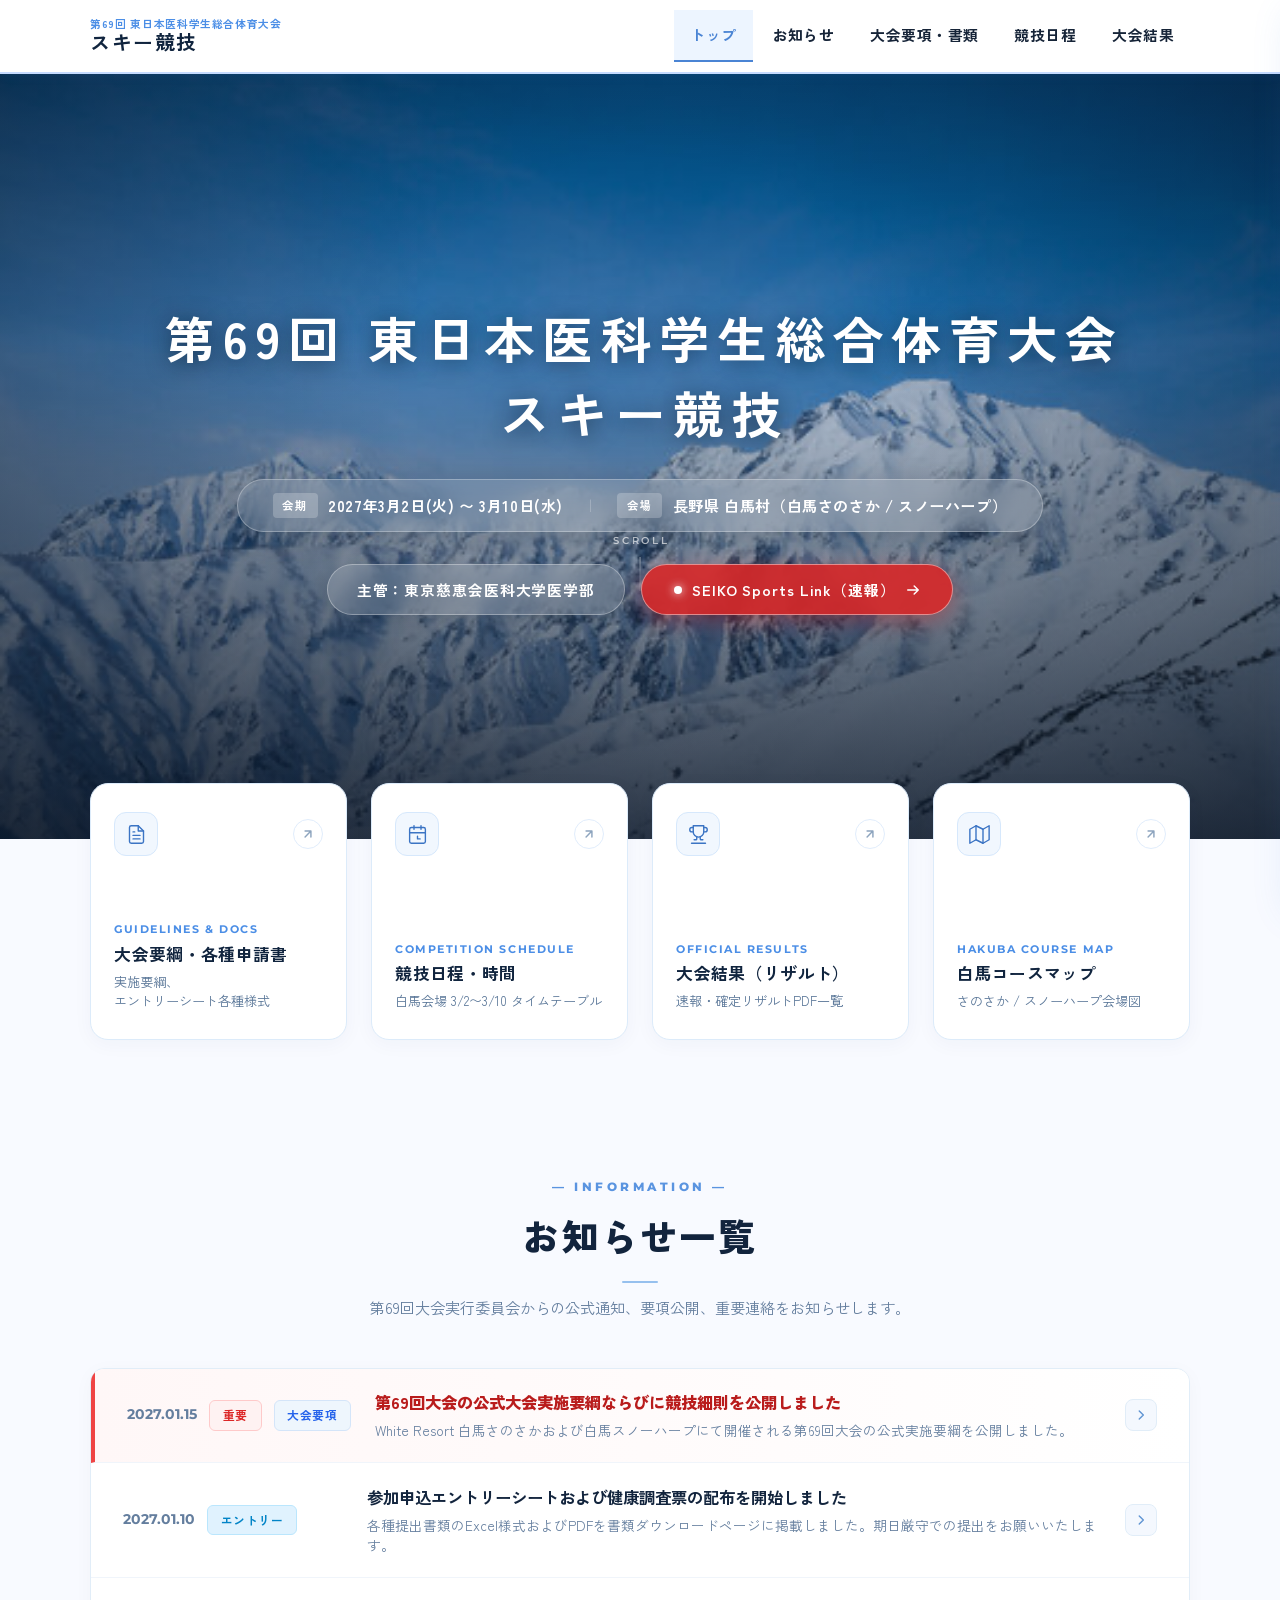
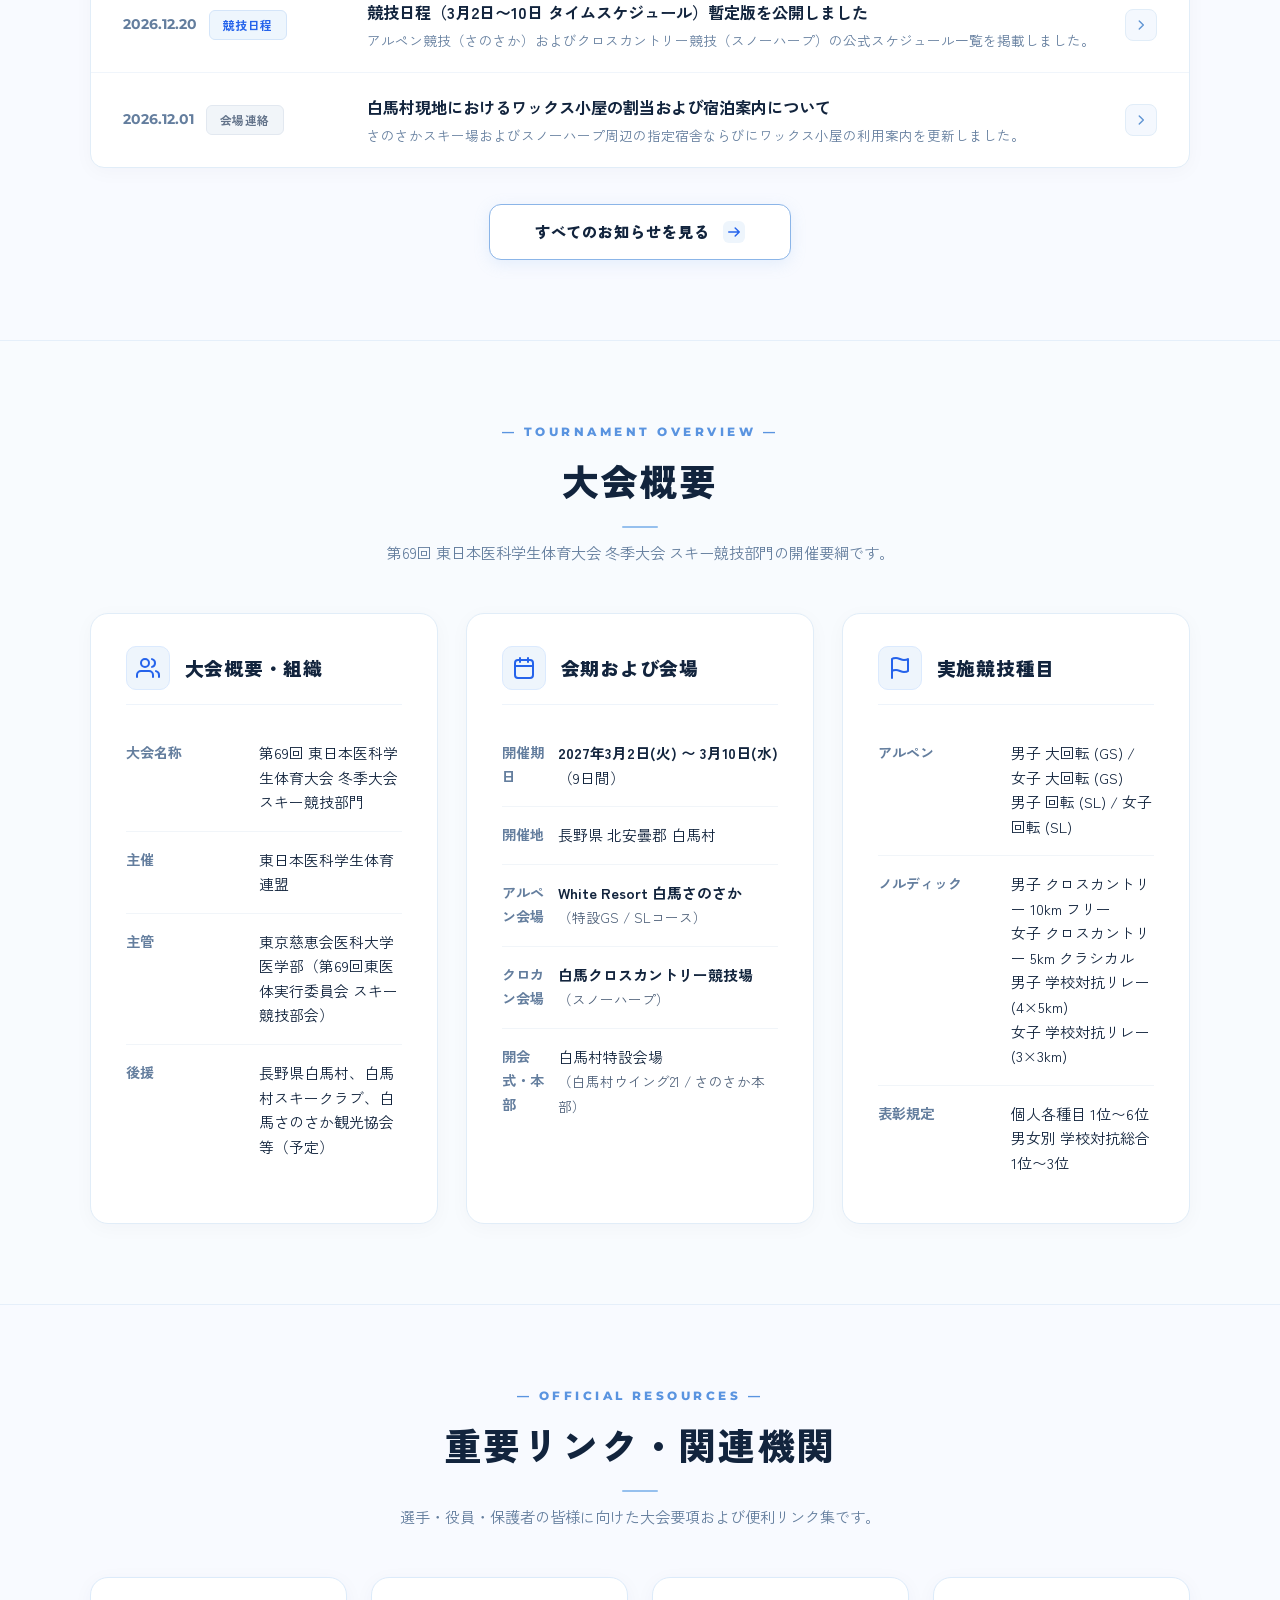
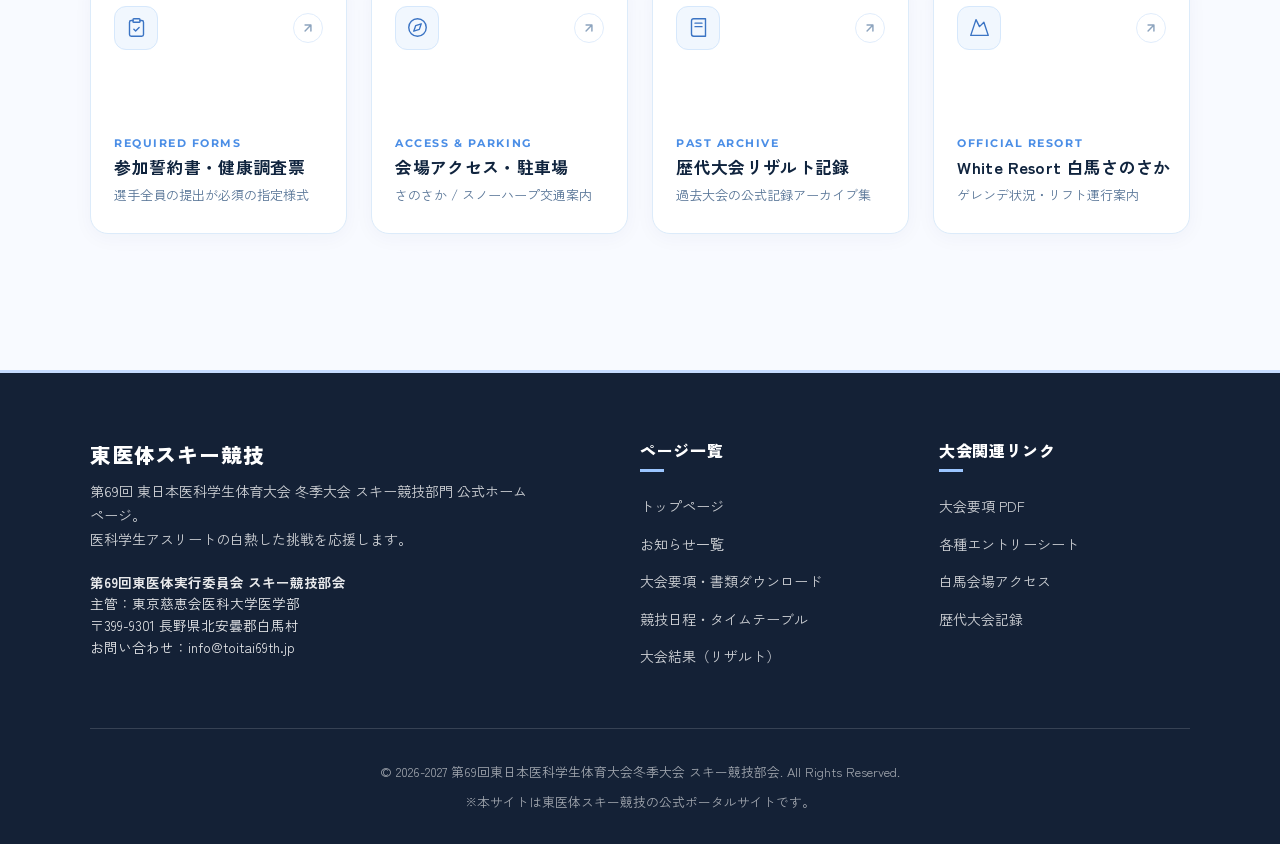
==== commit ab595456: "fix(hero,cards): 第69回へ統一、ヒーロータイトル文字サイズ同等化、英語表記削除、カード正方形化(1:1)、絵文字廃止と大人っぽい洗練アイコンへの刷新" ====
--- a/index.html
+++ b/index.html
@@ -3,9 +3,9 @@
 <head>
   <meta charset="UTF-8">
   <meta name="viewport" content="width=device-width, initial-scale=1.0">
-  <title>第68回 東日本医科学生総合体育大会 スキー競技 公式サイト</title>
-  <meta name="description" content="第68回 東日本医科学生総合体育大会 冬季大会 スキー競技（東医体スキー競技）の公式ホームページです。会期：2027年3月2日〜10日、会場：White Resort 白馬さのさか・白馬クロスカントリー競技場(スノーハープ)。大会要項、日程、リザルトをご案内します。">
-  <link rel="stylesheet" href="assets/css/style.css?v=20270115_jiichiro_hero">
+  <title>第69回 東日本医科学生総合体育大会 スキー競技 公式サイト</title>
+  <meta name="description" content="第69回 東日本医科学生総合体育大会 冬季大会 スキー競技（東医体スキー競技）の公式ホームページです。会期：2027年3月2日〜10日、会場：White Resort 白馬さのさか・白馬クロスカントリー競技場(スノーハープ)。大会要項、日程、リザルトをご案内します。">
+  <link rel="stylesheet" href="assets/css/style.css?v=20270115_v69_square">
   <link rel="preconnect" href="https://fonts.googleapis.com">
   <link rel="preconnect" href="https://fonts.gstatic.com" crossorigin>
   <link href="https://fonts.googleapis.com/css2?family=Montserrat:wght@600;700;800;900&family=Noto+Sans+JP:wght@400;500;700;800;900&family=Zen+Kaku+Gothic+New:wght@400;500;700;900&display=swap" rel="stylesheet">
@@ -30,7 +30,7 @@
     <div class="container header-inner">
       <a href="index.html" class="site-brand">
         <div class="brand-text">
-          <span class="brand-sub">第68回 東日本医科学生総合体育大会</span>
+          <span class="brand-sub">第69回 東日本医科学生総合体育大会</span>
           <span class="brand-main">スキー競技</span>
         </div>
       </a>
@@ -94,14 +94,11 @@
     <section class="hero">
       <div class="container hero-container">
         <div class="hero-content">
-          <!-- 治一郎ライクな端正で品格あるエディション表記 -->
-          <p class="hero-edition">第68回 東日本医科学生総合体育大会</p>
-
-          <!-- メインタイトル：スキー競技（堂々としたゆとりある文字間） -->
-          <h1 class="hero-title">スキー競技</h1>
-
-          <!-- 英語サブタイトル -->
-          <p class="hero-en">68TH EAST JAPAN MEDICAL STUDENTS SKI CHAMPIONSHIPS</p>
+          <!-- メインタイトル：第69回 東日本医科学生総合体育大会 と スキー競技 を同じ文字サイズで均整配置 -->
+          <h1 class="hero-title">
+            <span class="hero-title-line">第69回 東日本医科学生総合体育大会</span>
+            <span class="hero-title-line">スキー競技</span>
+          </h1>
 
           <!-- 会期・会場：洗練されたフロストガラスバー -->
           <div class="hero-meta-bar">
@@ -139,14 +136,23 @@
       </div>
     </section>
 
-    <!-- 重要リンク（クイックアクセスカード - Plan A：雑誌調ナンバリングカード） -->
+    <!-- 重要リンク（正方形アイコンカード - 洗練された大人っぽいデザイン） -->
     <div class="container">
       <div class="quick-links-grid">
+        <!-- カード1: 大会要綱・各種申請書 -->
         <a href="documents.html" class="quick-link-card">
           <div class="quick-link-header">
-            <span class="card-number">01</span>
+            <div class="card-icon-mature">
+              <svg viewBox="0 0 24 24" fill="none" stroke="currentColor" stroke-width="1.6" stroke-linecap="round" stroke-linejoin="round">
+                <path d="M14 2H6a2 2 0 0 0-2 2v16a2 2 0 0 0 2 2h12a2 2 0 0 0 2-2V8z"></path>
+                <polyline points="14 2 14 8 20 8"></polyline>
+                <line x1="16" y1="13" x2="8" y2="13"></line>
+                <line x1="16" y1="17" x2="8" y2="17"></line>
+                <line x1="10" y1="9" x2="8" y2="9"></line>
+              </svg>
+            </div>
             <span class="card-arrow-icon">
-              <svg width="15" height="15" fill="none" stroke="currentColor" stroke-width="2.5" viewBox="0 0 24 24"><path stroke-linecap="round" stroke-linejoin="round" d="M7 17L17 7M17 7H7M17 7V17"/></svg>
+              <svg width="14" height="14" fill="none" stroke="currentColor" stroke-width="2.5" viewBox="0 0 24 24"><path stroke-linecap="round" stroke-linejoin="round" d="M7 17L17 7M17 7H7M17 7V17"/></svg>
             </span>
           </div>
           <div class="quick-link-text">
@@ -156,11 +162,20 @@
           </div>
         </a>
 
+        <!-- カード2: 競技日程・時間 -->
         <a href="schedule.html" class="quick-link-card">
           <div class="quick-link-header">
-            <span class="card-number">02</span>
+            <div class="card-icon-mature">
+              <svg viewBox="0 0 24 24" fill="none" stroke="currentColor" stroke-width="1.6" stroke-linecap="round" stroke-linejoin="round">
+                <rect x="3" y="4" width="18" height="18" rx="2" ry="2"></rect>
+                <line x1="16" y1="2" x2="16" y2="6"></line>
+                <line x1="8" y1="2" x2="8" y2="6"></line>
+                <line x1="3" y1="10" x2="21" y2="10"></line>
+                <polyline points="12 14 12 17 15 17"></polyline>
+              </svg>
+            </div>
             <span class="card-arrow-icon">
-              <svg width="15" height="15" fill="none" stroke="currentColor" stroke-width="2.5" viewBox="0 0 24 24"><path stroke-linecap="round" stroke-linejoin="round" d="M7 17L17 7M17 7H7M17 7V17"/></svg>
+              <svg width="14" height="14" fill="none" stroke="currentColor" stroke-width="2.5" viewBox="0 0 24 24"><path stroke-linecap="round" stroke-linejoin="round" d="M7 17L17 7M17 7H7M17 7V17"/></svg>
             </span>
           </div>
           <div class="quick-link-text">
@@ -170,11 +185,21 @@
           </div>
         </a>
 
+        <!-- カード3: 大会結果（リザルト） -->
         <a href="results.html" class="quick-link-card">
           <div class="quick-link-header">
-            <span class="card-number">03</span>
+            <div class="card-icon-mature">
+              <svg viewBox="0 0 24 24" fill="none" stroke="currentColor" stroke-width="1.6" stroke-linecap="round" stroke-linejoin="round">
+                <path d="M6 9H4.5a2.5 2.5 0 0 1 0-5H6"></path>
+                <path d="M18 9h1.5a2.5 2.5 0 0 0 0-5H18"></path>
+                <path d="M4 22h16"></path>
+                <path d="M10 14.66V17c0 .55-.45 1-1 1H7"></path>
+                <path d="M14 14.66V17c0 .55.45 1 1 1h2"></path>
+                <path d="M18 2H6v7a6 6 0 0 0 12 0V2Z"></path>
+              </svg>
+            </div>
             <span class="card-arrow-icon">
-              <svg width="15" height="15" fill="none" stroke="currentColor" stroke-width="2.5" viewBox="0 0 24 24"><path stroke-linecap="round" stroke-linejoin="round" d="M7 17L17 7M17 7H7M17 7V17"/></svg>
+              <svg width="14" height="14" fill="none" stroke="currentColor" stroke-width="2.5" viewBox="0 0 24 24"><path stroke-linecap="round" stroke-linejoin="round" d="M7 17L17 7M17 7H7M17 7V17"/></svg>
             </span>
           </div>
           <div class="quick-link-text">
@@ -184,11 +209,18 @@
           </div>
         </a>
 
+        <!-- カード4: 白馬コースマップ -->
         <a href="documents.html#courses" class="quick-link-card">
           <div class="quick-link-header">
-            <span class="card-number">04</span>
+            <div class="card-icon-mature">
+              <svg viewBox="0 0 24 24" fill="none" stroke="currentColor" stroke-width="1.6" stroke-linecap="round" stroke-linejoin="round">
+                <polygon points="1 6 1 22 8 18 16 22 23 18 23 2 16 6 8 2 1 6"></polygon>
+                <line x1="8" y1="2" x2="8" y2="18"></line>
+                <line x1="16" y1="6" x2="16" y2="22"></line>
+              </svg>
+            </div>
             <span class="card-arrow-icon">
-              <svg width="15" height="15" fill="none" stroke="currentColor" stroke-width="2.5" viewBox="0 0 24 24"><path stroke-linecap="round" stroke-linejoin="round" d="M7 17L17 7M17 7H7M17 7V17"/></svg>
+              <svg width="14" height="14" fill="none" stroke="currentColor" stroke-width="2.5" viewBox="0 0 24 24"><path stroke-linecap="round" stroke-linejoin="round" d="M7 17L17 7M17 7H7M17 7V17"/></svg>
             </span>
           </div>
           <div class="quick-link-text">
@@ -411,83 +443,82 @@
         <div class="quick-links-grid" style="margin-top: 0;">
           <!-- リソース1: 参加誓約書・様式 -->
           <a href="documents.html" class="quick-link-card">
-            <div class="quick-link-top">
-              <div class="quick-link-icon">
-                <svg viewBox="0 0 24 24" fill="none" stroke="currentColor" stroke-width="2" stroke-linecap="round" stroke-linejoin="round">
+            <div class="quick-link-header">
+              <div class="card-icon-mature">
+                <svg viewBox="0 0 24 24" fill="none" stroke="currentColor" stroke-width="1.6" stroke-linecap="round" stroke-linejoin="round">
                   <path d="M16 4h2a2 2 0 0 1 2 2v14a2 2 0 0 1-2 2H6a2 2 0 0 1-2-2V6a2 2 0 0 1 2-2h2"></path>
                   <rect x="8" y="2" width="8" height="4" rx="1" ry="1"></rect>
                   <path d="M9 14l2 2 4-4"></path>
                 </svg>
               </div>
-              <span class="quick-link-arrow">
-                <svg width="14" height="14" fill="none" stroke="currentColor" stroke-width="2.5" viewBox="0 0 24 24"><path stroke-linecap="round" stroke-linejoin="round" d="M9 5l7 7-7 7"/></svg>
+              <span class="card-arrow-icon">
+                <svg width="14" height="14" fill="none" stroke="currentColor" stroke-width="2.5" viewBox="0 0 24 24"><path stroke-linecap="round" stroke-linejoin="round" d="M7 17L17 7M17 7H7M17 7V17"/></svg>
               </span>
             </div>
             <div class="quick-link-text">
               <span class="quick-link-en">REQUIRED FORMS</span>
-              <h3 class="quick-link-title">参加誓約書・健康調査票</h3>
-              <p class="quick-link-desc">選手全員の提出が必須の指定様式</p>
+              <h3 class="quick-link-title"><span class="text-nowrap">参加誓約書・健康調査票</span></h3>
+              <p class="quick-link-desc"><span class="text-nowrap">選手全員の提出が必須の</span><span class="text-nowrap">指定様式</span></p>
             </div>
           </a>
 
           <!-- リソース2: 会場アクセス・駐車場 -->
           <a href="schedule.html#access" class="quick-link-card">
-            <div class="quick-link-top">
-              <div class="quick-link-icon">
-                <svg viewBox="0 0 24 24" fill="none" stroke="currentColor" stroke-width="2" stroke-linecap="round" stroke-linejoin="round">
-                  <path d="M21 10c0 7-9 13-9 13s-9-6-9-13a9 9 0 0 1 18 0z"></path>
-                  <circle cx="12" cy="10" r="3"></circle>
-                </svg>
-              </div>
-              <span class="quick-link-arrow">
-                <svg width="14" height="14" fill="none" stroke="currentColor" stroke-width="2.5" viewBox="0 0 24 24"><path stroke-linecap="round" stroke-linejoin="round" d="M9 5l7 7-7 7"/></svg>
+            <div class="quick-link-header">
+              <div class="card-icon-mature">
+                <svg viewBox="0 0 24 24" fill="none" stroke="currentColor" stroke-width="1.6" stroke-linecap="round" stroke-linejoin="round">
+                  <circle cx="12" cy="12" r="10"></circle>
+                  <polygon points="16.24 7.76 14.12 14.12 7.76 16.24 9.88 9.88 16.24 7.76"></polygon>
+                </svg>
+              </div>
+              <span class="card-arrow-icon">
+                <svg width="14" height="14" fill="none" stroke="currentColor" stroke-width="2.5" viewBox="0 0 24 24"><path stroke-linecap="round" stroke-linejoin="round" d="M7 17L17 7M17 7H7M17 7V17"/></svg>
               </span>
             </div>
             <div class="quick-link-text">
               <span class="quick-link-en">ACCESS &amp; PARKING</span>
-              <h3 class="quick-link-title">会場アクセス・駐車場</h3>
-              <p class="quick-link-desc">さのさか / スノーハープ交通案内</p>
+              <h3 class="quick-link-title"><span class="text-nowrap">会場アクセス・駐車場</span></h3>
+              <p class="quick-link-desc"><span class="text-nowrap">さのさか / スノーハープ</span><span class="text-nowrap">交通案内</span></p>
             </div>
           </a>
 
           <!-- リソース3: 歴代大会記録 -->
           <a href="results.html#archive" class="quick-link-card">
-            <div class="quick-link-top">
-              <div class="quick-link-icon">
-                <svg viewBox="0 0 24 24" fill="none" stroke="currentColor" stroke-width="2" stroke-linecap="round" stroke-linejoin="round">
-                  <circle cx="12" cy="8" r="6"></circle>
-                  <path d="M15.477 12.89 17 22l-5-3-5 3 1.523-9.11"></path>
-                </svg>
-              </div>
-              <span class="quick-link-arrow">
-                <svg width="14" height="14" fill="none" stroke="currentColor" stroke-width="2.5" viewBox="0 0 24 24"><path stroke-linecap="round" stroke-linejoin="round" d="M9 5l7 7-7 7"/></svg>
+            <div class="quick-link-header">
+              <div class="card-icon-mature">
+                <svg viewBox="0 0 24 24" fill="none" stroke="currentColor" stroke-width="1.6" stroke-linecap="round" stroke-linejoin="round">
+                  <path d="M4 19.5v-15A2.5 2.5 0 0 1 6.5 2H20v20H6.5a2.5 2.5 0 0 1-2.5-2.5Z"></path>
+                  <line x1="8" y1="7" x2="16" y2="7"></line>
+                  <line x1="8" y1="11" x2="16" y2="11"></line>
+                </svg>
+              </div>
+              <span class="card-arrow-icon">
+                <svg width="14" height="14" fill="none" stroke="currentColor" stroke-width="2.5" viewBox="0 0 24 24"><path stroke-linecap="round" stroke-linejoin="round" d="M7 17L17 7M17 7H7M17 7V17"/></svg>
               </span>
             </div>
             <div class="quick-link-text">
               <span class="quick-link-en">PAST ARCHIVE</span>
-              <h3 class="quick-link-title">歴代大会リザルト記録</h3>
-              <p class="quick-link-desc">過去大会の公式記録アーカイブ集</p>
+              <h3 class="quick-link-title"><span class="text-nowrap">歴代大会リザルト記録</span></h3>
+              <p class="quick-link-desc"><span class="text-nowrap">過去大会の公式記録</span><span class="text-nowrap">アーカイブ集</span></p>
             </div>
           </a>
 
           <!-- リソース4: 白馬さのさか公式 -->
           <a href="https://sanosaka.jp/" target="_blank" rel="noopener noreferrer" class="quick-link-card">
-            <div class="quick-link-top">
-              <div class="quick-link-icon">
-                <svg viewBox="0 0 24 24" fill="none" stroke="currentColor" stroke-width="2" stroke-linecap="round" stroke-linejoin="round">
-                  <path d="M18 13v6a2 2 0 0 1-2 2H5a2 2 0 0 1-2-2V8a2 2 0 0 1 2-2h6"></path>
-                  <polyline points="15 3 21 3 21 9"></polyline>
-                  <line x1="10" y1="14" x2="21" y2="3"></line>
-                </svg>
-              </div>
-              <span class="quick-link-arrow">
-                <svg width="14" height="14" fill="none" stroke="currentColor" stroke-width="2.5" viewBox="0 0 24 24"><path stroke-linecap="round" stroke-linejoin="round" d="M9 5l7 7-7 7"/></svg>
+            <div class="quick-link-header">
+              <div class="card-icon-mature">
+                <svg viewBox="0 0 24 24" fill="none" stroke="currentColor" stroke-width="1.6" stroke-linecap="round" stroke-linejoin="round">
+                  <path d="m8 3 4 8 5-5 5 15H2L8 3z"></path>
+                </svg>
+              </div>
+              <span class="card-arrow-icon">
+                <svg width="14" height="14" fill="none" stroke="currentColor" stroke-width="2.5" viewBox="0 0 24 24"><path stroke-linecap="round" stroke-linejoin="round" d="M7 17L17 7M17 7H7M17 7V17"/></svg>
               </span>
             </div>
             <div class="quick-link-text">
               <span class="quick-link-en">OFFICIAL RESORT</span>
-              <h3 class="quick-link-title">White Resort 白馬さのさか 公式</h3>
-              <p class="quick-link-desc">ゲレンデ状況・リフト運行案内</p>
+              <h3 class="quick-link-title"><span class="text-nowrap">White Resort 白馬さのさか</span></h3>
+              <p class="quick-link-desc"><span class="text-nowrap">ゲレンデ状況・</span><span class="text-nowrap">リフト運行案内</span></p>
             </div>
           </a>
         </div>
--- a/assets/css/style.css
+++ b/assets/css/style.css
@@ -464,43 +464,27 @@
   align-items: center;
 }
 
-/* 1. 治一郎スタイル：端正で品格あるエディション表記（広い文字間・中太字で洗練美） */
-.hero-edition {
-  display: inline-block;
+/* メインタイトル：第69回 東日本医科学生総合体育大会 と スキー競技 を同じ文字サイズで品格高く配置 */
+.hero-title {
+  display: flex;
+  flex-direction: column;
+  align-items: center;
+  justify-content: center;
+  gap: 0.75rem;
+  margin-bottom: 2.2rem;
+  text-align: center;
+}
+
+.hero-title-line {
+  display: block;
   font-family: var(--font-ja);
-  font-size: clamp(0.95rem, 2.2vw, 1.25rem);
-  font-weight: 500;
-  letter-spacing: 0.26em;
-  color: rgba(255, 255, 255, 0.95);
-  margin-bottom: 0.9rem;
-  text-shadow: 0 2px 14px rgba(6, 17, 32, 0.5);
-  padding-left: 0.26em; /* 広いトラッキングの視覚的センタリング補正 */
-}
-
-/* 2. メインタイトル：「スキー競技」（堂々とした余白と清麗な太さ） */
-.hero-title {
-  font-family: var(--font-ja);
-  font-size: clamp(2.8rem, 7.5vw, 4.8rem);
+  font-size: clamp(1.85rem, 4.3vw, 3.15rem);
   font-weight: 700;
-  letter-spacing: 0.2em;
+  letter-spacing: 0.16em;
   color: #ffffff;
-  line-height: 1.15;
-  margin-bottom: 0.75rem;
-  text-shadow: 0 3px 24px rgba(6, 17, 32, 0.5);
-  padding-left: 0.2em;
-}
-
-/* 3. 英語サブタイトル（Montserrat・ハイエンドトラッキング） */
-.hero-en {
-  font-family: var(--font-en);
-  font-size: clamp(0.72rem, 1.4vw, 0.86rem);
-  font-weight: 600;
-  letter-spacing: 0.28em;
-  color: #c4dcfe;
-  text-transform: uppercase;
-  margin-bottom: 2.4rem;
-  padding-left: 0.28em;
-  text-shadow: 0 2px 10px rgba(6, 17, 32, 0.4);
+  line-height: 1.25;
+  text-shadow: 0 3px 22px rgba(6, 17, 32, 0.55);
+  padding-left: 0.16em; /* 広いトラッキングの視覚的センタリング補正 */
 }
 
 /* 4. 会期・会場：洗練されたフロストガラスバー */
@@ -691,21 +675,15 @@
     padding: 5.5rem 0 5rem;
     background-position: center 32%;
   }
-  .hero-edition {
-    font-size: 0.88rem;
-    letter-spacing: 0.2em;
-    padding-left: 0.2em;
-    margin-bottom: 0.6rem;
-  }
   .hero-title {
-    font-size: 2.6rem;
-    letter-spacing: 0.16em;
-    padding-left: 0.16em;
-  }
-  .hero-en {
-    font-size: 0.68rem;
-    letter-spacing: 0.22em;
+    gap: 0.5rem;
     margin-bottom: 1.8rem;
+  }
+  .hero-title-line {
+    font-size: clamp(1.2rem, 4.4vw, 1.85rem);
+    letter-spacing: 0.1em;
+    padding-left: 0.1em;
+    line-height: 1.3;
   }
   .hero-meta-bar {
     flex-direction: column;
@@ -861,6 +839,36 @@
   border: 1px solid #e2e8f0;
 }
 
+/* Rank Chips (大人っぽい洗練された順位バッジ - 絵文字を完全排除) */
+.rank-chip {
+  display: inline-flex;
+  align-items: center;
+  justify-content: center;
+  padding: 0.2rem 0.65rem;
+  font-size: 0.76rem;
+  font-weight: 700;
+  border-radius: 4px;
+  letter-spacing: 0.04em;
+}
+
+.rank-chip.rank-1 {
+  background: #fefce8;
+  color: #a16207;
+  border: 1px solid #fde047;
+}
+
+.rank-chip.rank-2 {
+  background: #f8fafc;
+  color: #475569;
+  border: 1px solid #cbd5e1;
+}
+
+.rank-chip.rank-3 {
+  background: #fff7ed;
+  color: #c2410c;
+  border: 1px solid #fdba74;
+}
+
 /* ==========================================================================
    Section Common (BAKE Cheesetart Style - Clean Airy Spacing & Elegant Headers)
    ========================================================================== */
@@ -949,14 +957,15 @@
 }
 
 .quick-link-card {
+  aspect-ratio: 1 / 1;
   background-color: #ffffff;
   border: 1px solid #dcebfa;
-  border-radius: 20px !important;
-  padding: 2rem 1.6rem 1.8rem;
+  border-radius: 18px !important;
+  padding: 1.75rem 1.45rem;
   box-shadow: 0 4px 20px rgba(18, 48, 92, 0.04);
   display: flex;
   flex-direction: column;
-  justify-content: flex-start;
+  justify-content: space-between;
   text-decoration: none;
   transition: all 0.28s cubic-bezier(0.16, 1, 0.3, 1);
   position: relative;
@@ -977,8 +986,8 @@
 
 .quick-link-card:hover {
   transform: translateY(-5px);
-  box-shadow: 0 16px 36px rgba(74, 132, 212, 0.13);
-  border-color: #b3d4fc;
+  box-shadow: 0 16px 36px rgba(74, 132, 212, 0.14);
+  border-color: #9ac2f8;
 }
 
 .quick-link-card:hover::before {
@@ -989,60 +998,74 @@
   display: flex;
   align-items: center;
   justify-content: space-between;
-  margin-bottom: 1.25rem;
   width: 100%;
 }
 
-.card-number {
-  font-family: var(--font-en);
-  font-size: 1.55rem;
-  font-weight: 800;
-  color: #9ac2f8;
-  letter-spacing: 0.04em;
-  line-height: 1;
-  transition: color 0.25s ease;
-}
-
-.quick-link-card:hover .card-number {
+/* 大人っぽい洗練されたアイコンコンテナ（絵文字感を完全排除） */
+.card-icon-mature {
+  width: 44px;
+  height: 44px;
+  border-radius: 12px;
+  background: #f1f7fe;
+  border: 1px solid #d6e8fc;
+  color: #3b74c4;
+  display: flex;
+  align-items: center;
+  justify-content: center;
+  transition: all 0.25s cubic-bezier(0.16, 1, 0.3, 1);
+  flex-shrink: 0;
+}
+
+.card-icon-mature svg {
+  width: 21px;
+  height: 21px;
+  stroke: currentColor;
+  transition: transform 0.25s ease;
+}
+
+.quick-link-card:hover .card-icon-mature {
+  background: #2563eb;
+  border-color: #2563eb;
+  color: #ffffff;
+  transform: translateY(-2px);
+  box-shadow: 0 4px 12px rgba(37, 99, 235, 0.25);
+}
+
+.card-arrow-icon {
+  width: 30px;
+  height: 30px;
+  border-radius: 50%;
+  border: 1px solid #e1edfc;
+  display: flex;
+  align-items: center;
+  justify-content: center;
+  color: #8da4be;
+  transition: all 0.25s ease;
+  background: #ffffff;
+  flex-shrink: 0;
+}
+
+.quick-link-card:hover .card-arrow-icon {
+  border-color: #2563eb;
   color: #2563eb;
-}
-
-.card-arrow-icon {
-  width: 34px;
-  height: 34px;
-  border-radius: 10px;
-  background-color: #f4f8fe;
-  color: #5a92d6;
-  border: 1px solid #e1edf8;
-  display: flex;
-  align-items: center;
-  justify-content: center;
-  flex-shrink: 0;
-  transition: all 0.25s ease;
-}
-
-.quick-link-card:hover .card-arrow-icon {
-  background-color: #2563eb;
-  color: #ffffff;
-  border-color: #2563eb;
   transform: translate(2px, -2px);
 }
 
 .quick-link-text {
   display: flex;
   flex-direction: column;
-  justify-content: flex-start;
+  justify-content: flex-end;
   width: 100%;
 }
 
 .quick-link-en {
   font-family: var(--font-en);
-  font-size: 0.72rem;
-  font-weight: 800;
-  letter-spacing: 0.16em;
+  font-size: 0.68rem;
+  font-weight: 700;
+  letter-spacing: 0.14em;
   color: #4b8ee6;
   text-transform: uppercase;
-  margin-bottom: 0.45rem;
+  margin-bottom: 0.35rem;
   display: block;
   line-height: 1.35;
   white-space: nowrap;
@@ -1051,19 +1074,24 @@
 .quick-link-title,
 .quick-link-text h3 {
   font-size: clamp(1.05rem, 1.25vw, 1.18rem);
-  font-weight: 800;
+  font-weight: 700;
   color: #10243e;
-  margin-bottom: 0.55rem;
+  margin-bottom: 0.4rem;
   letter-spacing: 0.02em;
-  line-height: 1.4;
+  line-height: 1.35;
   white-space: nowrap;
+  transition: color 0.2s ease;
+}
+
+.quick-link-card:hover .quick-link-title {
+  color: #2563eb;
 }
 
 .quick-link-desc,
 .quick-link-text p {
-  font-size: 0.84rem;
+  font-size: 0.82rem;
   color: #587597;
-  line-height: 1.6;
+  line-height: 1.5;
   word-break: auto-phrase;
   margin: 0;
 }
@@ -1077,26 +1105,27 @@
   }
 
   .quick-link-card {
-    min-height: 175px;
-    padding: 1.25rem 0.95rem 1.15rem !important;
-    border-radius: 16px !important;
-    display: flex;
-    flex-direction: column;
-    justify-content: flex-start;
-  }
-
-  .quick-link-header {
-    margin-bottom: 0.75rem;
-  }
-
-  .card-number {
-    font-size: 1.25rem;
+    aspect-ratio: 1 / 1;
+    min-height: 165px;
+    padding: 1.15rem 0.95rem !important;
+    border-radius: 14px !important;
+    justify-content: space-between;
+  }
+
+  .card-icon-mature {
+    width: 34px;
+    height: 34px;
+    border-radius: 9px;
+  }
+
+  .card-icon-mature svg {
+    width: 17px;
+    height: 17px;
   }
 
   .card-arrow-icon {
-    width: 28px;
-    height: 28px;
-    border-radius: 8px;
+    width: 24px;
+    height: 24px;
   }
 
   .card-arrow-icon svg {
@@ -1107,23 +1136,23 @@
   .quick-link-en {
     font-size: 0.58rem;
     letter-spacing: 0.08em;
-    margin-bottom: 0.25rem;
+    margin-bottom: 0.2rem;
     line-height: 1.2;
     white-space: normal;
   }
 
   .quick-link-title,
   .quick-link-text h3 {
-    font-size: 0.95rem;
-    margin-bottom: 0.35rem;
-    line-height: 1.35;
+    font-size: 0.88rem;
+    margin-bottom: 0.25rem;
+    line-height: 1.3;
     white-space: normal;
   }
 
   .quick-link-desc,
   .quick-link-text p {
     font-size: 0.72rem;
-    line-height: 1.45;
+    line-height: 1.35;
     color: #587394;
     display: block !important;
     word-break: auto-phrase;
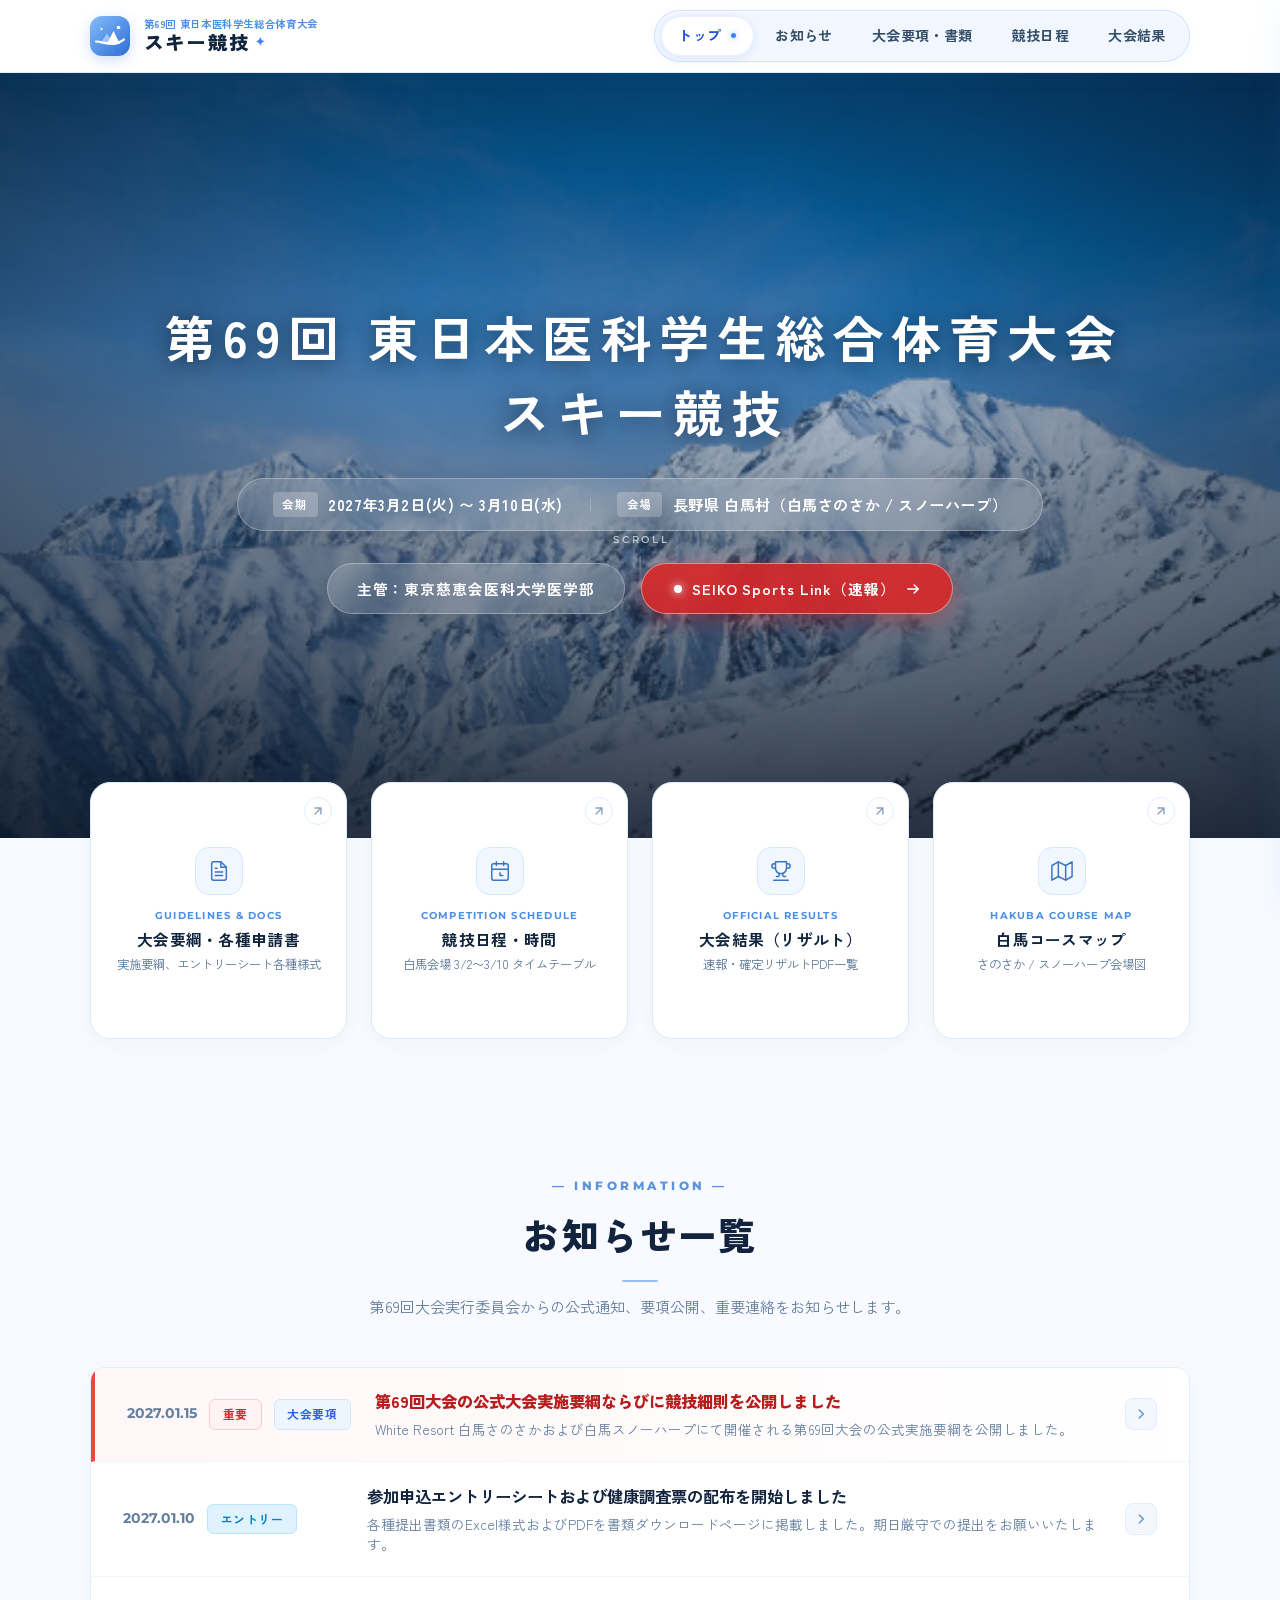
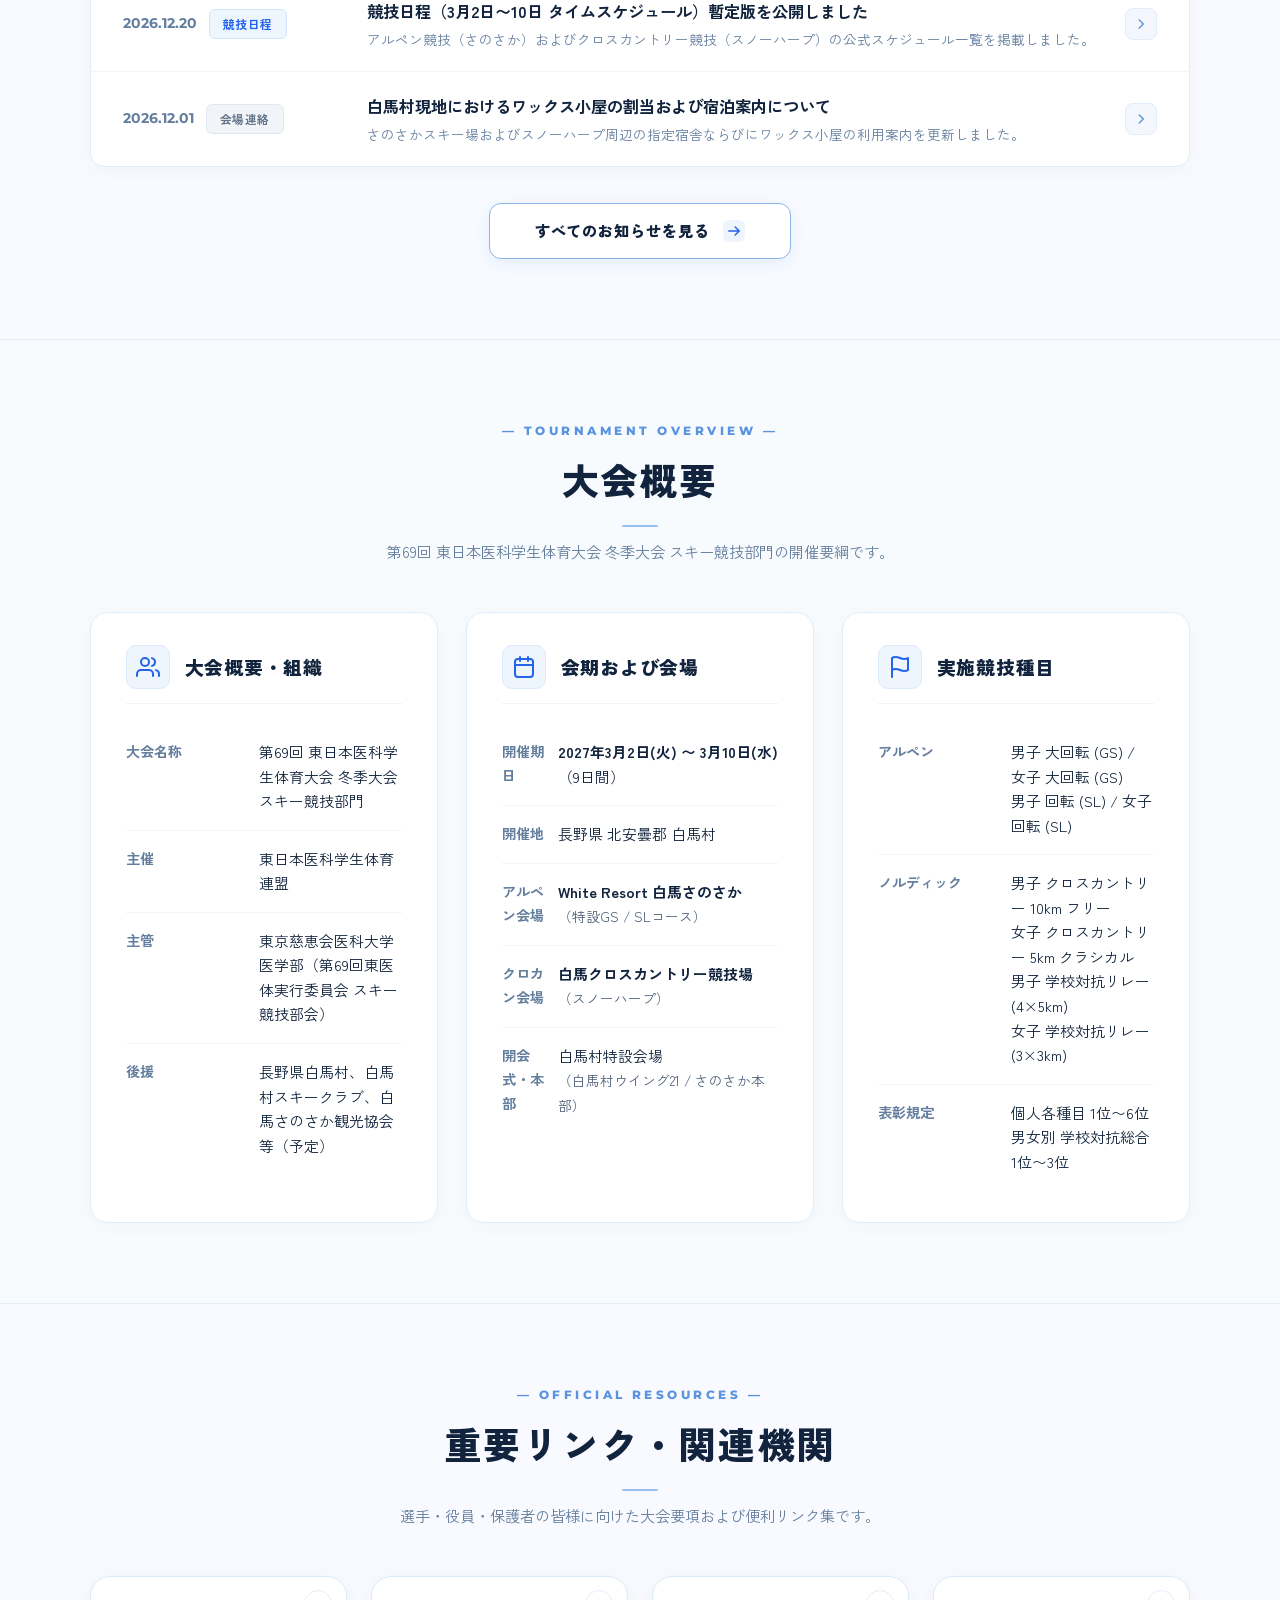
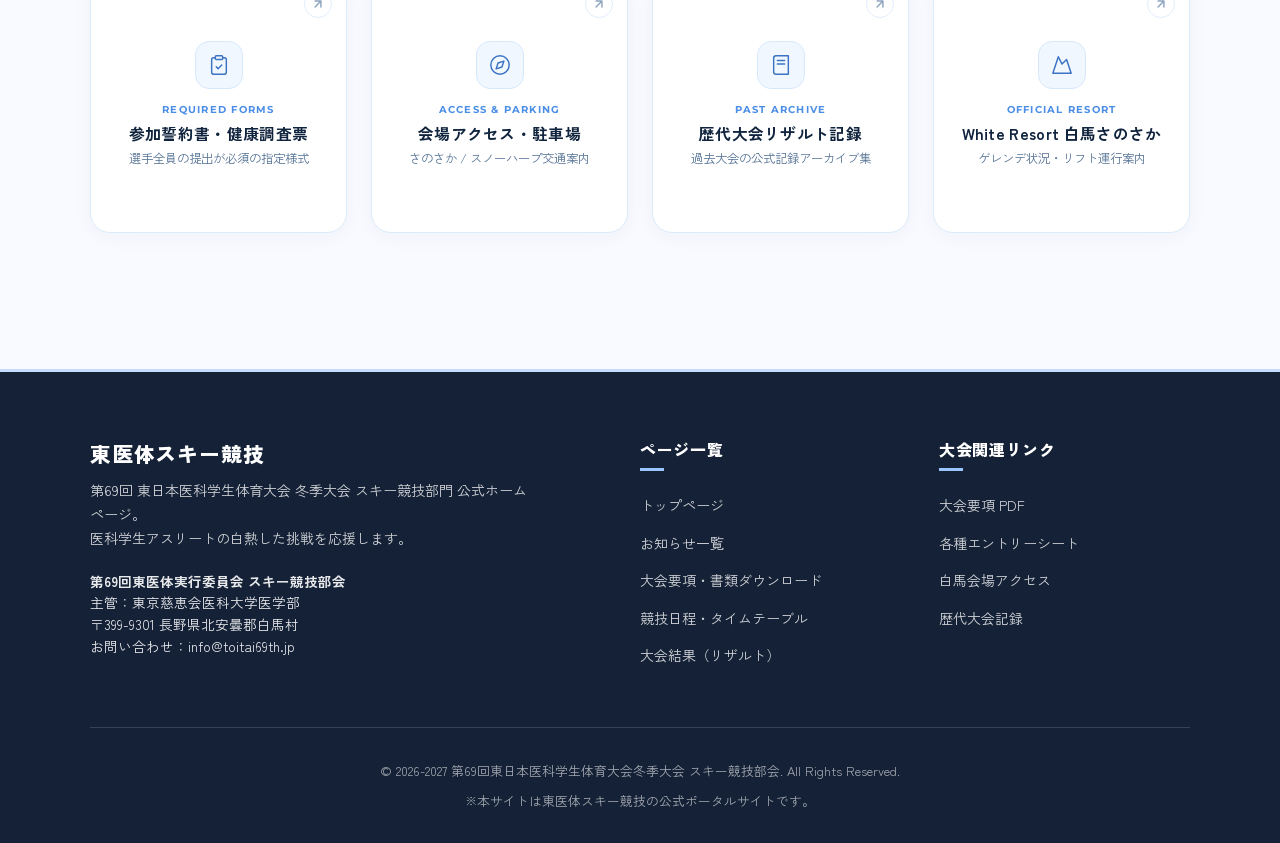
==== commit 6ddc0eb2: "feat(header,cards): ヘッダーのキュート＆スタイリッシュ化（エンブレム＆カプセルナビ）およびカードアイコンの完全中央揃え対応" ====
--- a/index.html
+++ b/index.html
@@ -5,7 +5,7 @@
   <meta name="viewport" content="width=device-width, initial-scale=1.0">
   <title>第69回 東日本医科学生総合体育大会 スキー競技 公式サイト</title>
   <meta name="description" content="第69回 東日本医科学生総合体育大会 冬季大会 スキー競技（東医体スキー競技）の公式ホームページです。会期：2027年3月2日〜10日、会場：White Resort 白馬さのさか・白馬クロスカントリー競技場(スノーハープ)。大会要項、日程、リザルトをご案内します。">
-  <link rel="stylesheet" href="assets/css/style.css?v=20270115_v69_square">
+  <link rel="stylesheet" href="assets/css/style.css?v=20270115_cute_centered">
   <link rel="preconnect" href="https://fonts.googleapis.com">
   <link rel="preconnect" href="https://fonts.gstatic.com" crossorigin>
   <link href="https://fonts.googleapis.com/css2?family=Montserrat:wght@600;700;800;900&family=Noto+Sans+JP:wght@400;500;700;800;900&family=Zen+Kaku+Gothic+New:wght@400;500;700;900&display=swap" rel="stylesheet">
@@ -29,9 +29,27 @@
   <header class="site-header">
     <div class="container header-inner">
       <a href="index.html" class="site-brand">
+        <div class="brand-emblem" aria-hidden="true">
+          <svg viewBox="0 0 40 40" fill="none" xmlns="http://www.w3.org/2000/svg">
+            <defs>
+              <linearGradient id="brandEmblemGrad" x1="0%" y1="0%" x2="100%" y2="100%">
+                <stop offset="0%" stop-color="#84bcfc"/>
+                <stop offset="100%" stop-color="#2c6ed5"/>
+              </linearGradient>
+            </defs>
+            <rect width="40" height="40" rx="12" fill="url(#brandEmblemGrad)"/>
+            <!-- Cute soft mountain peaks & ski slope -->
+            <path d="M10 28L17 17.5L23.5 28H10Z" fill="rgba(255, 255, 255, 0.45)"/>
+            <path d="M17 28L23.5 15L30 28H17Z" fill="#ffffff"/>
+            <!-- Cute snow cap & star dots -->
+            <circle cx="28.5" cy="11.5" r="1.8" fill="#ffffff"/>
+            <circle cx="11.5" cy="13" r="1.2" fill="rgba(255, 255, 255, 0.8)"/>
+            <path d="M6 25.5C11.5 25.5 15.5 28 22 28C27 28 29.5 26.5 34 23.5" stroke="#ffffff" stroke-width="2.2" stroke-linecap="round"/>
+          </svg>
+        </div>
         <div class="brand-text">
           <span class="brand-sub">第69回 東日本医科学生総合体育大会</span>
-          <span class="brand-main">スキー競技</span>
+          <span class="brand-main">スキー競技<span class="brand-sparkle">✦</span></span>
         </div>
       </a>
 
--- a/assets/css/style.css
+++ b/assets/css/style.css
@@ -122,18 +122,18 @@
 }
 
 /* ==========================================================================
-   Header & Navigation (Sharp, Crisp, Modern)
+   Header & Navigation (Cute, Stylish & Modern)
    ========================================================================== */
 .site-header {
   position: sticky;
   top: 0;
   z-index: 1000;
-  background-color: rgba(255, 255, 255, 0.96);
-  backdrop-filter: blur(12px);
-  -webkit-backdrop-filter: blur(12px);
-  border-bottom: 2px solid var(--color-border-sharp);
-  box-shadow: var(--shadow-sm);
-  transition: all 0.3s ease;
+  background-color: rgba(255, 255, 255, 0.94);
+  backdrop-filter: blur(16px);
+  -webkit-backdrop-filter: blur(16px);
+  border-bottom: 1px solid rgba(219, 234, 254, 0.85);
+  box-shadow: 0 4px 20px rgba(59, 130, 246, 0.05);
+  transition: all 0.3s cubic-bezier(0.16, 1, 0.3, 1);
 }
 
 .header-inner {
@@ -149,7 +149,31 @@
   text-decoration: none;
   color: var(--color-primary);
   min-width: 0;
-  gap: 0.75rem;
+  gap: 0.85rem;
+}
+
+/* キュート＆スタイリッシュなブランドエンブレム */
+.brand-emblem {
+  width: 40px;
+  height: 40px;
+  border-radius: 12px;
+  flex-shrink: 0;
+  display: flex;
+  align-items: center;
+  justify-content: center;
+  box-shadow: 0 4px 14px rgba(45, 111, 214, 0.22);
+  transition: transform 0.28s cubic-bezier(0.16, 1, 0.3, 1), box-shadow 0.28s ease;
+}
+
+.brand-emblem svg {
+  width: 100%;
+  height: 100%;
+  display: block;
+}
+
+.site-brand:hover .brand-emblem {
+  transform: translateY(-2px) scale(1.04);
+  box-shadow: 0 8px 20px rgba(45, 111, 214, 0.32);
 }
 
 .brand-text {
@@ -159,7 +183,7 @@
 }
 
 .brand-sub {
-  font-size: 0.68rem;
+  font-size: 0.65rem;
   font-weight: 700;
   letter-spacing: 0.06em;
   color: #4b8ee6;
@@ -167,12 +191,27 @@
 }
 
 .brand-main {
-  font-size: 1.24rem;
-  font-weight: 700;
-  letter-spacing: 0.08em;
+  font-size: 1.22rem;
+  font-weight: 800;
+  letter-spacing: 0.07em;
   color: #10243e;
   line-height: 1.25;
   transition: color 0.2s ease;
+  display: inline-flex;
+  align-items: center;
+  gap: 0.3rem;
+}
+
+.brand-sparkle {
+  color: #3b82f6;
+  font-size: 0.78rem;
+  display: inline-block;
+  transition: transform 0.35s cubic-bezier(0.34, 1.56, 0.64, 1);
+}
+
+.site-brand:hover .brand-sparkle {
+  transform: rotate(45deg) scale(1.25);
+  color: #2563eb;
 }
 
 .site-brand:hover .brand-main {
@@ -181,78 +220,123 @@
 
 @media (max-width: 1024px) {
   .brand-sub {
-    font-size: 0.64rem;
+    font-size: 0.62rem;
   }
   .brand-main {
-    font-size: 1.1rem;
+    font-size: 1.08rem;
   }
 }
 
 @media (max-width: 768px) {
+  .site-brand {
+    gap: 0.65rem;
+  }
+  .brand-emblem {
+    width: 35px;
+    height: 35px;
+    border-radius: 10px;
+  }
   .brand-sub {
-    font-size: 0.58rem;
+    font-size: 0.56rem;
     letter-spacing: 0.03em;
   }
   .brand-main {
-    font-size: 0.96rem;
+    font-size: 0.95rem;
   }
 }
 
 @media (max-width: 380px) {
   .brand-sub {
-    font-size: 0.52rem;
+    font-size: 0.5rem;
   }
   .brand-main {
-    font-size: 0.86rem;
-  }
-}
-
-/* Desktop Nav */
+    font-size: 0.85rem;
+  }
+}
+
+/* Desktop Nav (Stylish Floating Capsule) */
 .nav-menu {
   display: flex;
   align-items: center;
   gap: 0.25rem;
+  background: rgba(240, 246, 255, 0.85);
+  border: 1px solid rgba(197, 219, 255, 0.75);
+  padding: 0.28rem 0.35rem;
+  border-radius: 9999px;
+  box-shadow: inset 0 1px 2px rgba(255, 255, 255, 0.95), 0 2px 10px rgba(37, 99, 235, 0.04);
+  backdrop-filter: blur(10px);
+  -webkit-backdrop-filter: blur(10px);
 }
 
 .nav-link {
   display: flex;
   align-items: center;
   gap: 0.35rem;
-  padding: 0.75rem 1rem;
-  font-size: 0.925rem;
+  padding: 0.45rem 1.05rem;
+  font-size: 0.88rem;
+  font-weight: 600;
+  color: #334e68;
+  border-radius: 9999px;
+  text-decoration: none;
+  transition: all 0.22s cubic-bezier(0.16, 1, 0.3, 1);
+  letter-spacing: 0.02em;
+  position: relative;
+  border: 1px solid transparent;
+}
+
+.nav-link:hover {
+  color: #1d4ed8;
+  background-color: rgba(255, 255, 255, 0.95);
+  transform: translateY(-1px);
+  box-shadow: 0 2px 8px rgba(37, 99, 235, 0.08);
+}
+
+.nav-link.active {
+  color: #1d4ed8;
+  background-color: #ffffff;
   font-weight: 700;
-  color: var(--color-text);
-  transition: all 0.2s ease;
-  position: relative;
-  letter-spacing: 0.03em;
-  border-bottom: 2px solid transparent;
-}
-
-.nav-link:hover {
-  color: var(--color-primary);
-  background-color: var(--color-surface-alt);
-  border-bottom-color: var(--color-accent);
-}
-
-.nav-link.active {
-  color: var(--color-primary);
-  background-color: var(--color-accent-pale);
-  border-bottom: 2px solid var(--color-primary);
-}
-
-/* Mobile Hamburger (Sharp Square) */
+  box-shadow: 0 2px 10px rgba(37, 99, 235, 0.12);
+  border-color: rgba(219, 234, 254, 0.6);
+}
+
+.nav-link.active::after {
+  content: "";
+  display: inline-block;
+  width: 5px;
+  height: 5px;
+  border-radius: 50%;
+  background-color: #3b82f6;
+  margin-left: 0.25rem;
+  box-shadow: 0 0 6px rgba(59, 130, 246, 0.6);
+}
+
+/* Mobile Hamburger (Cute Rounded Squircle) */
 .mobile-toggle {
   display: none;
-  background: var(--color-surface-alt);
-  border: 1px solid var(--color-border-sharp);
+  background: #f1f7fe;
+  border: 1px solid #d4e5f9;
+  border-radius: 12px;
   cursor: pointer;
-  padding: 0.4rem;
-  color: var(--color-primary);
+  width: 42px;
+  height: 42px;
+  padding: 0;
+  color: #2563eb;
+  transition: all 0.22s cubic-bezier(0.16, 1, 0.3, 1);
+  box-shadow: 0 2px 6px rgba(59, 130, 246, 0.08);
+  align-items: center;
+  justify-content: center;
+}
+
+.mobile-toggle:hover {
+  background: #e1effe;
+  border-color: #93c5fd;
+  color: #1d4ed8;
+  transform: scale(1.04);
 }
 
 .mobile-toggle svg {
-  width: 28px;
-  height: 28px;
+  width: 22px;
+  height: 22px;
 }
 
 /* Mobile Drawer Overlay */
@@ -960,12 +1044,14 @@
   aspect-ratio: 1 / 1;
   background-color: #ffffff;
   border: 1px solid #dcebfa;
-  border-radius: 18px !important;
-  padding: 1.75rem 1.45rem;
+  border-radius: 20px !important;
+  padding: 1.6rem 1.25rem;
   box-shadow: 0 4px 20px rgba(18, 48, 92, 0.04);
   display: flex;
   flex-direction: column;
-  justify-content: space-between;
+  align-items: center;
+  justify-content: center;
+  text-align: center;
   text-decoration: none;
   transition: all 0.28s cubic-bezier(0.16, 1, 0.3, 1);
   position: relative;
@@ -997,15 +1083,16 @@
 .quick-link-header {
   display: flex;
   align-items: center;
-  justify-content: space-between;
+  justify-content: center;
   width: 100%;
-}
-
-/* 大人っぽい洗練されたアイコンコンテナ（絵文字感を完全排除） */
+  margin-bottom: 0.85rem;
+}
+
+/* 洗練された大人っぽいアイコンコンテナ（完全中央配置） */
 .card-icon-mature {
-  width: 44px;
-  height: 44px;
-  border-radius: 12px;
+  width: 48px;
+  height: 48px;
+  border-radius: 14px;
   background: #f1f7fe;
   border: 1px solid #d6e8fc;
   color: #3b74c4;
@@ -1017,8 +1104,8 @@
 }
 
 .card-icon-mature svg {
-  width: 21px;
-  height: 21px;
+  width: 22px;
+  height: 22px;
   stroke: currentColor;
   transition: transform 0.25s ease;
 }
@@ -1027,13 +1114,16 @@
   background: #2563eb;
   border-color: #2563eb;
   color: #ffffff;
-  transform: translateY(-2px);
-  box-shadow: 0 4px 12px rgba(37, 99, 235, 0.25);
+  transform: translateY(-2px) scale(1.05);
+  box-shadow: 0 6px 16px rgba(37, 99, 235, 0.25);
 }
 
 .card-arrow-icon {
-  width: 30px;
-  height: 30px;
+  position: absolute;
+  top: 0.85rem;
+  right: 0.85rem;
+  width: 28px;
+  height: 28px;
   border-radius: 50%;
   border: 1px solid #e1edfc;
   display: flex;
@@ -1054,31 +1144,35 @@
 .quick-link-text {
   display: flex;
   flex-direction: column;
-  justify-content: flex-end;
+  align-items: center;
+  justify-content: center;
+  text-align: center;
   width: 100%;
 }
 
 .quick-link-en {
   font-family: var(--font-en);
-  font-size: 0.68rem;
+  font-size: 0.65rem;
   font-weight: 700;
-  letter-spacing: 0.14em;
+  letter-spacing: 0.12em;
   color: #4b8ee6;
   text-transform: uppercase;
   margin-bottom: 0.35rem;
   display: block;
   line-height: 1.35;
+  text-align: center;
   white-space: nowrap;
 }
 
 .quick-link-title,
 .quick-link-text h3 {
-  font-size: clamp(1.05rem, 1.25vw, 1.18rem);
+  font-size: clamp(0.98rem, 1.2vw, 1.15rem);
   font-weight: 700;
   color: #10243e;
-  margin-bottom: 0.4rem;
+  margin-bottom: 0.35rem;
   letter-spacing: 0.02em;
   line-height: 1.35;
+  text-align: center;
   white-space: nowrap;
   transition: color 0.2s ease;
 }
@@ -1089,73 +1183,79 @@
 
 .quick-link-desc,
 .quick-link-text p {
-  font-size: 0.82rem;
+  font-size: 0.78rem;
   color: #587597;
-  line-height: 1.5;
+  line-height: 1.45;
   word-break: auto-phrase;
   margin: 0;
+  text-align: center;
 }
 
 @media (max-width: 640px) {
   .quick-links-grid {
     grid-template-columns: repeat(2, 1fr);
     gap: 0.85rem;
-    margin-top: 1.8rem;
-    margin-bottom: 2.2rem;
+    margin-top: 1.5rem;
+    margin-bottom: 2rem;
   }
 
   .quick-link-card {
     aspect-ratio: 1 / 1;
-    min-height: 165px;
-    padding: 1.15rem 0.95rem !important;
-    border-radius: 14px !important;
-    justify-content: space-between;
+    min-height: 155px;
+    padding: 0.85rem 0.6rem !important;
+    border-radius: 16px !important;
+    display: flex;
+    flex-direction: column;
+    align-items: center;
+    justify-content: center;
+    text-align: center;
+  }
+
+  .quick-link-header {
+    margin-bottom: 0.45rem;
   }
 
   .card-icon-mature {
-    width: 34px;
-    height: 34px;
-    border-radius: 9px;
+    width: 36px;
+    height: 36px;
+    border-radius: 10px;
   }
 
   .card-icon-mature svg {
-    width: 17px;
-    height: 17px;
+    width: 18px;
+    height: 18px;
   }
 
   .card-arrow-icon {
-    width: 24px;
-    height: 24px;
-  }
-
-  .card-arrow-icon svg {
-    width: 12px;
-    height: 12px;
+    display: none;
   }
 
   .quick-link-en {
-    font-size: 0.58rem;
-    letter-spacing: 0.08em;
-    margin-bottom: 0.2rem;
+    font-size: 0.54rem;
+    letter-spacing: 0.06em;
+    margin-bottom: 0.15rem;
     line-height: 1.2;
     white-space: normal;
+    text-align: center;
   }
 
   .quick-link-title,
   .quick-link-text h3 {
-    font-size: 0.88rem;
-    margin-bottom: 0.25rem;
+    font-size: 0.82rem;
+    margin-bottom: 0.2rem;
     line-height: 1.3;
     white-space: normal;
+    text-align: center;
   }
 
   .quick-link-desc,
   .quick-link-text p {
-    font-size: 0.72rem;
-    line-height: 1.35;
+    font-size: 0.66rem;
+    line-height: 1.3;
     color: #587394;
     display: block !important;
     word-break: auto-phrase;
+    text-align: center;
   }
 }
 
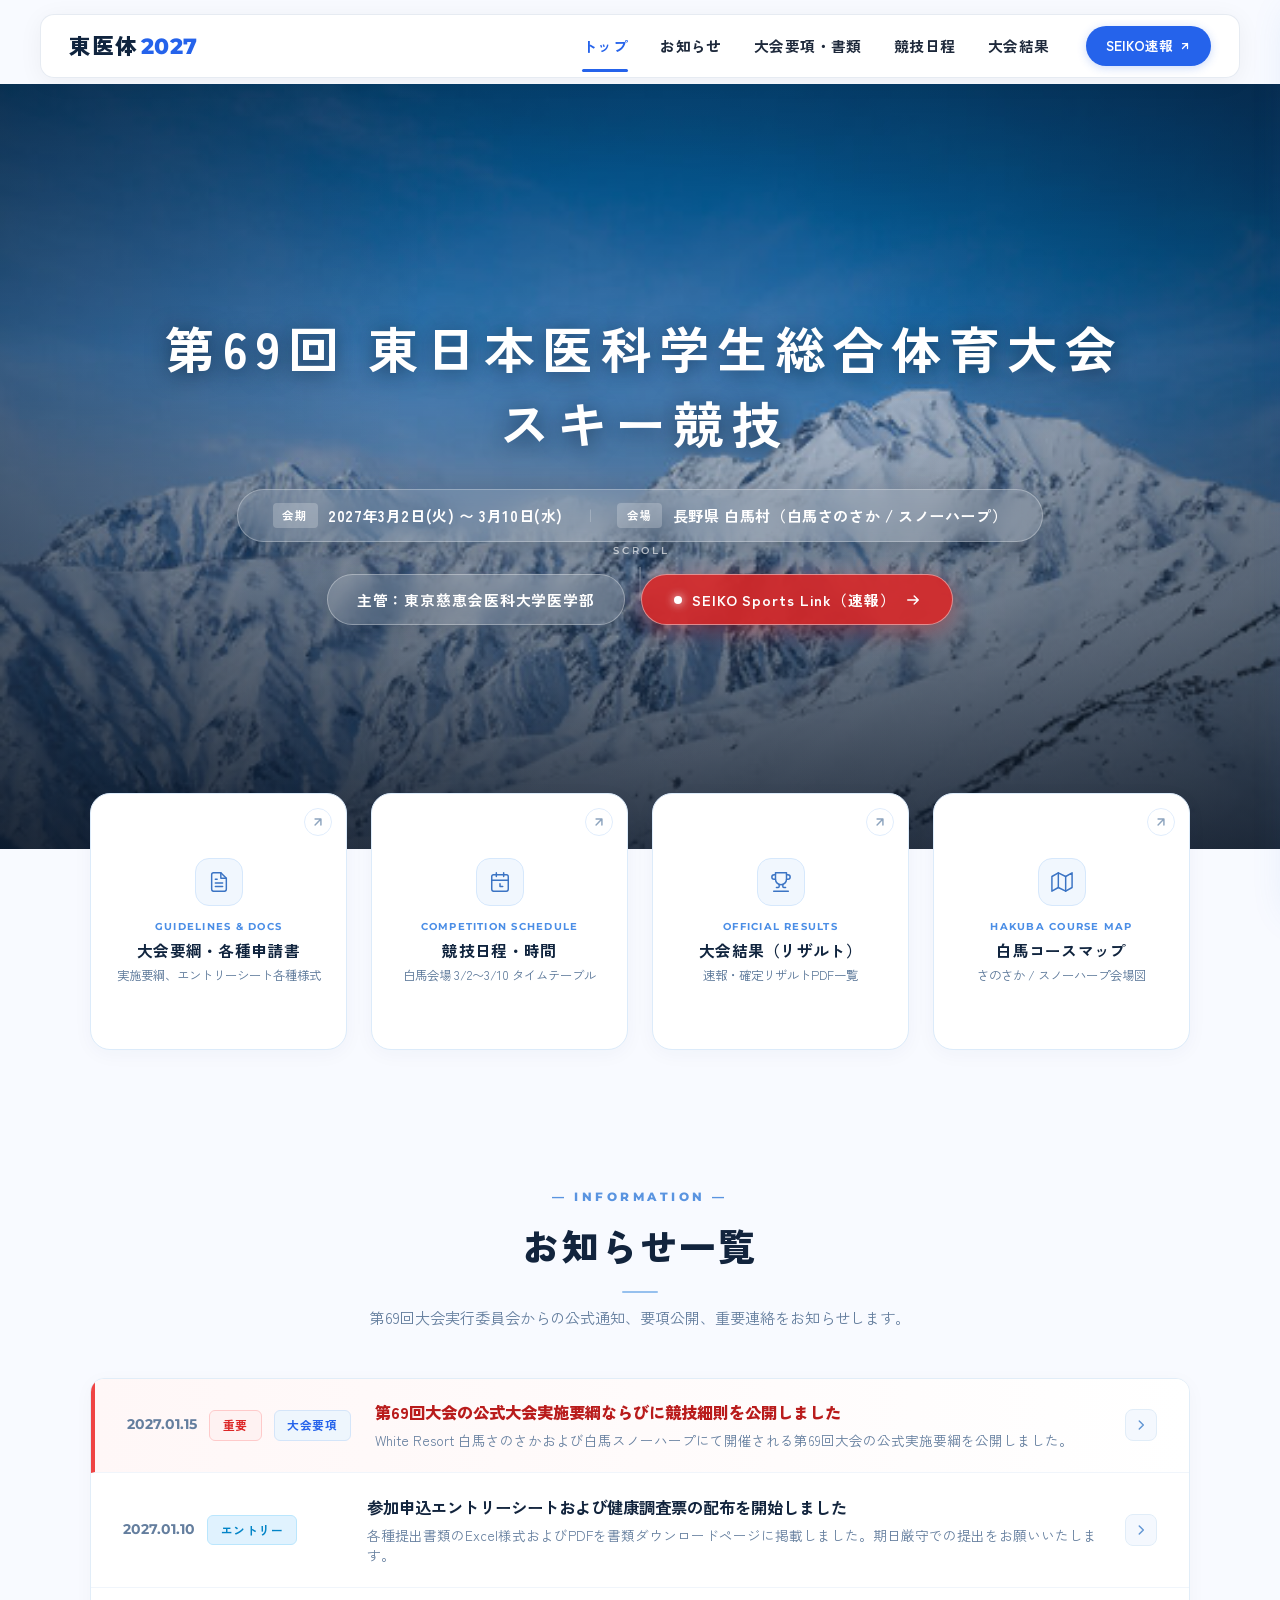
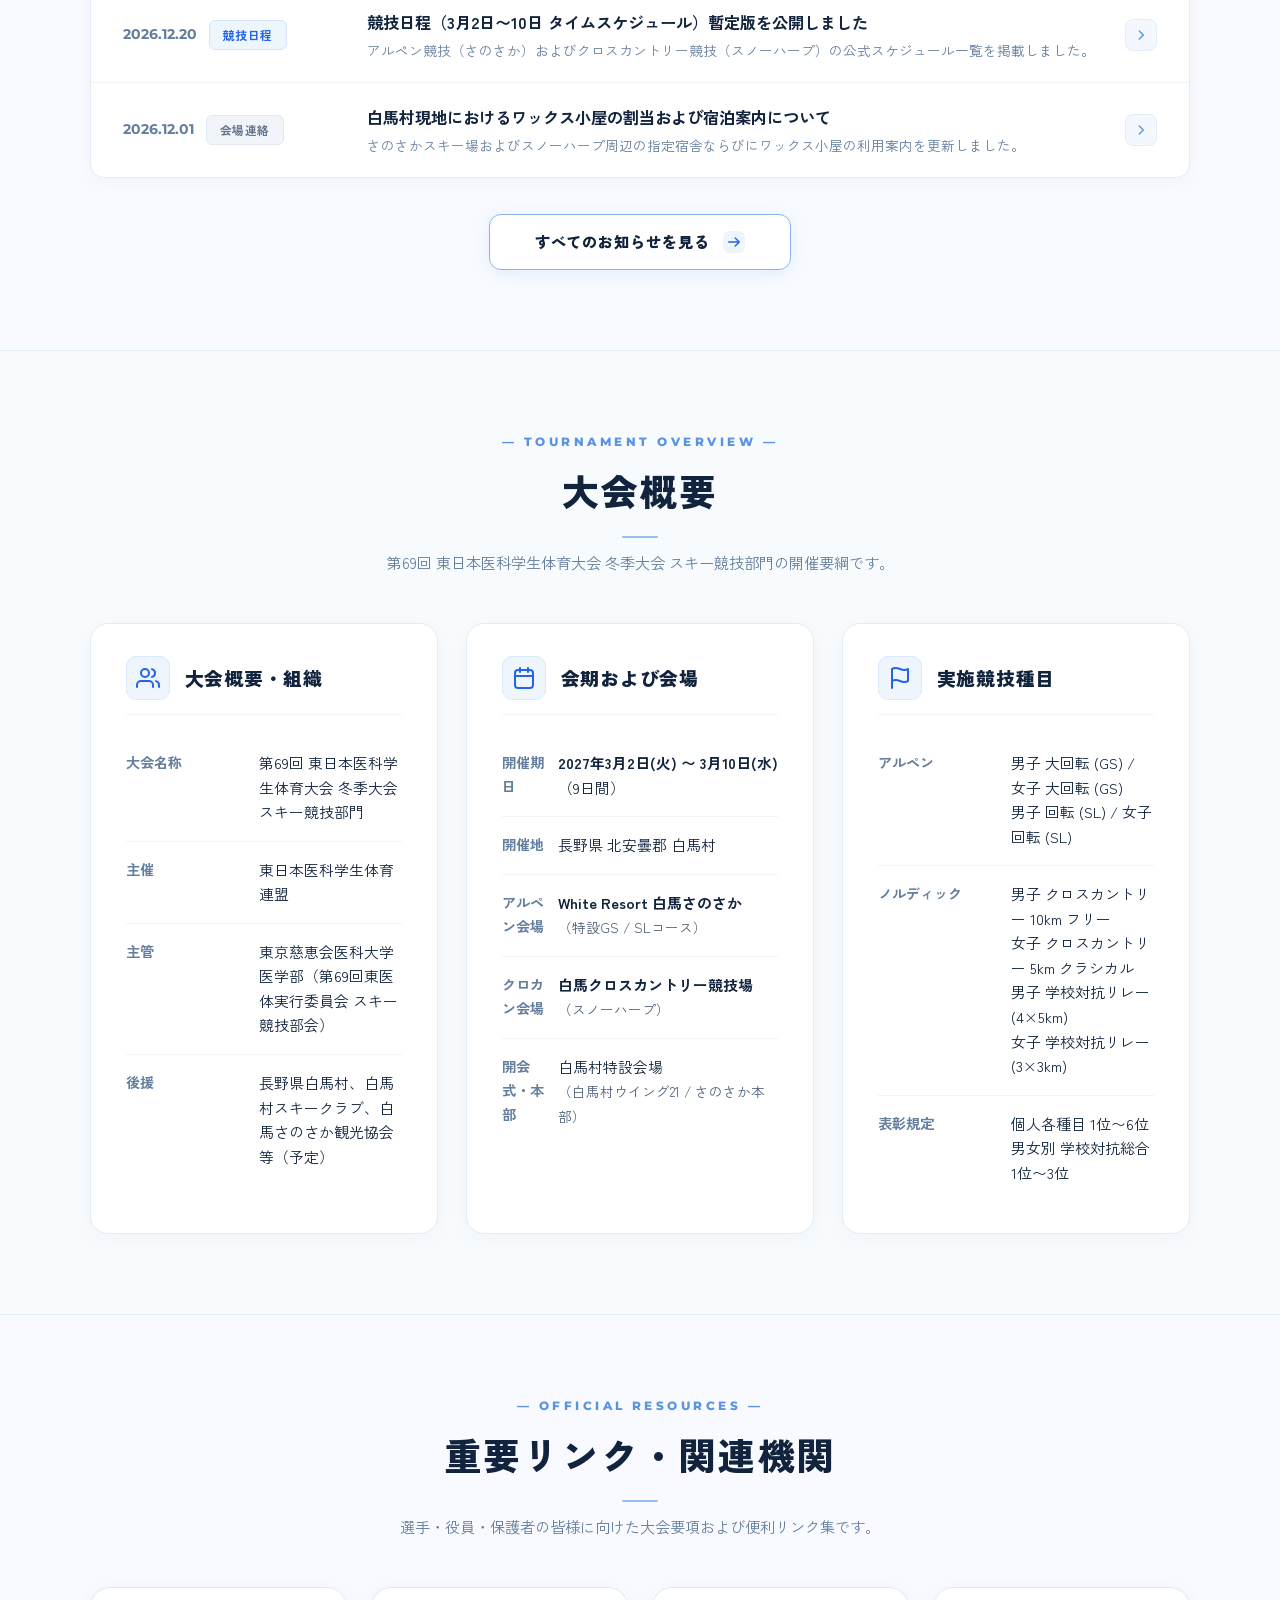
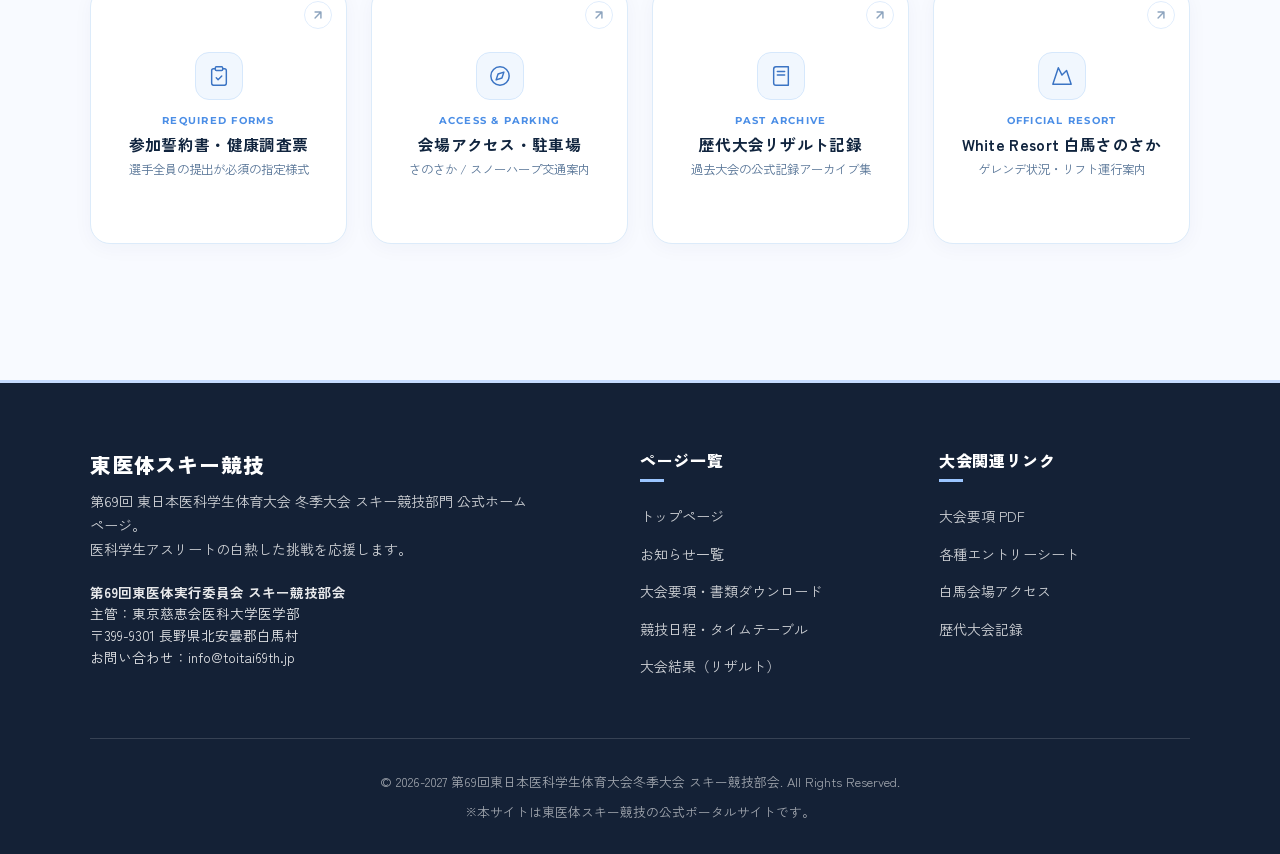
==== commit 1a9c67ff: "feat(header): タイトルを「東医体2027」に変更、アイコン画像を全削除し、qast.jpスタイルのフローティングヘッダーに刷新" ====
--- a/index.html
+++ b/index.html
@@ -5,7 +5,7 @@
   <meta name="viewport" content="width=device-width, initial-scale=1.0">
   <title>第69回 東日本医科学生総合体育大会 スキー競技 公式サイト</title>
   <meta name="description" content="第69回 東日本医科学生総合体育大会 冬季大会 スキー競技（東医体スキー競技）の公式ホームページです。会期：2027年3月2日〜10日、会場：White Resort 白馬さのさか・白馬クロスカントリー競技場(スノーハープ)。大会要項、日程、リザルトをご案内します。">
-  <link rel="stylesheet" href="assets/css/style.css?v=20270115_cute_centered">
+  <link rel="stylesheet" href="assets/css/style.css?v=20270115_qast_header">
   <link rel="preconnect" href="https://fonts.googleapis.com">
   <link rel="preconnect" href="https://fonts.gstatic.com" crossorigin>
   <link href="https://fonts.googleapis.com/css2?family=Montserrat:wght@600;700;800;900&family=Noto+Sans+JP:wght@400;500;700;800;900&family=Zen+Kaku+Gothic+New:wght@400;500;700;900&display=swap" rel="stylesheet">
@@ -25,48 +25,35 @@
 </head>
 <body>
 
-  <!-- ヘッダー -->
+  <!-- ヘッダー (qast.jp Modern Floating Card Style) -->
   <header class="site-header">
-    <div class="container header-inner">
+    <div class="header-inner">
       <a href="index.html" class="site-brand">
-        <div class="brand-emblem" aria-hidden="true">
-          <svg viewBox="0 0 40 40" fill="none" xmlns="http://www.w3.org/2000/svg">
-            <defs>
-              <linearGradient id="brandEmblemGrad" x1="0%" y1="0%" x2="100%" y2="100%">
-                <stop offset="0%" stop-color="#84bcfc"/>
-                <stop offset="100%" stop-color="#2c6ed5"/>
-              </linearGradient>
-            </defs>
-            <rect width="40" height="40" rx="12" fill="url(#brandEmblemGrad)"/>
-            <!-- Cute soft mountain peaks & ski slope -->
-            <path d="M10 28L17 17.5L23.5 28H10Z" fill="rgba(255, 255, 255, 0.45)"/>
-            <path d="M17 28L23.5 15L30 28H17Z" fill="#ffffff"/>
-            <!-- Cute snow cap & star dots -->
-            <circle cx="28.5" cy="11.5" r="1.8" fill="#ffffff"/>
-            <circle cx="11.5" cy="13" r="1.2" fill="rgba(255, 255, 255, 0.8)"/>
-            <path d="M6 25.5C11.5 25.5 15.5 28 22 28C27 28 29.5 26.5 34 23.5" stroke="#ffffff" stroke-width="2.2" stroke-linecap="round"/>
-          </svg>
-        </div>
-        <div class="brand-text">
-          <span class="brand-sub">第69回 東日本医科学生総合体育大会</span>
-          <span class="brand-main">スキー競技<span class="brand-sparkle">✦</span></span>
-        </div>
+        <span class="brand-title">東医体<span class="brand-year">2027</span></span>
       </a>
 
       <!-- デスクトップ ナビゲーション -->
-      <nav class="nav-menu">
-        <a href="index.html" class="nav-link active">トップ</a>
-        <a href="news.html" class="nav-link">お知らせ</a>
-        <a href="documents.html" class="nav-link">大会要項・書類</a>
-        <a href="schedule.html" class="nav-link">競技日程</a>
-        <a href="results.html" class="nav-link">大会結果</a>
-      </nav>
-
-      <!-- モバイルメニュー開閉ボタン -->
+      <div class="header-nav-wrap">
+        <nav class="nav-menu">
+          <a href="index.html" class="nav-link active">トップ</a>
+          <a href="news.html" class="nav-link">お知らせ</a>
+          <a href="documents.html" class="nav-link">大会要項・書類</a>
+          <a href="schedule.html" class="nav-link">競技日程</a>
+          <a href="results.html" class="nav-link">大会結果</a>
+        </nav>
+        <div class="header-cta-wrap">
+          <a href="https://seikosportslink.com/" target="_blank" rel="noopener noreferrer" class="header-cta-btn">
+            <span>SEIKO速報</span>
+            <svg width="12" height="12" fill="none" stroke="currentColor" stroke-width="2.5" viewBox="0 0 24 24"><path stroke-linecap="round" stroke-linejoin="round" d="M7 17L17 7M17 7H7M17 7V17"/></svg>
+          </a>
+        </div>
+      </div>
+
+      <!-- モバイルメニュー開閉ボタン（qast.jp スタイル 3本バー） -->
       <button type="button" class="mobile-toggle" id="mobileToggle" aria-label="メニューを開く">
-        <svg fill="none" stroke="currentColor" stroke-width="2" viewBox="0 0 24 24">
-          <path stroke-linecap="round" stroke-linejoin="round" d="M4 6h16M4 12h16M4 18h16"></path>
-        </svg>
+        <span class="sp-bar"></span>
+        <span class="sp-bar"></span>
+        <span class="sp-bar"></span>
       </button>
     </div>
   </header>
@@ -75,7 +62,7 @@
   <div class="drawer-overlay" id="drawerOverlay"></div>
   <aside class="mobile-drawer" id="mobileDrawer">
     <div class="drawer-header">
-      <span class="brand-title" style="font-size: 1rem;">MENU</span>
+      <span class="brand-title" style="font-size: 1.15rem; font-weight: 800; color: #10243e;">東医体<span class="brand-year" style="color: #2563eb; margin-left: 0.18rem;">2027</span></span>
       <button type="button" class="drawer-close" id="drawerClose" aria-label="閉じる">
         <svg width="24" height="24" fill="none" stroke="currentColor" stroke-width="2" viewBox="0 0 24 24">
           <path stroke-linecap="round" stroke-linejoin="round" d="M6 18L18 6M6 6l12 12"></path>
--- a/assets/css/style.css
+++ b/assets/css/style.css
@@ -122,221 +122,242 @@
 }
 
 /* ==========================================================================
-   Header & Navigation (Cute, Stylish & Modern)
+   Header & Navigation (qast.jp Modern Floating Card Style)
    ========================================================================== */
 .site-header {
   position: sticky;
   top: 0;
   z-index: 1000;
-  background-color: rgba(255, 255, 255, 0.94);
+  width: 100%;
+  padding: 14px 2rem 6px;
+  background: transparent;
+  pointer-events: none;
+  transition: all 0.3s cubic-bezier(0.16, 1, 0.3, 1);
+}
+
+.header-inner {
+  max-width: 1200px;
+  margin: 0 auto;
+  background-color: rgba(255, 255, 255, 0.96);
   backdrop-filter: blur(16px);
   -webkit-backdrop-filter: blur(16px);
-  border-bottom: 1px solid rgba(219, 234, 254, 0.85);
-  box-shadow: 0 4px 20px rgba(59, 130, 246, 0.05);
-  transition: all 0.3s cubic-bezier(0.16, 1, 0.3, 1);
-}
-
-.header-inner {
+  border: 1px solid rgba(226, 232, 240, 0.85);
+  border-radius: 14px;
+  box-shadow: 0 4px 25px rgba(0, 0, 0, 0.05);
   display: flex;
   align-items: center;
   justify-content: space-between;
-  height: var(--header-height);
-}
-
+  height: 64px;
+  padding: 0 1.75rem;
+  pointer-events: auto;
+  transition: all 0.3s ease;
+}
+
+/* ロゴ：東医体2027（アイコン完全削除・qast.jpスタイルのクリーンタイポグラフィ） */
 .site-brand {
-  display: flex;
+  display: inline-flex;
   align-items: center;
   text-decoration: none;
-  color: var(--color-primary);
-  min-width: 0;
-  gap: 0.85rem;
-}
-
-/* キュート＆スタイリッシュなブランドエンブレム */
-.brand-emblem {
-  width: 40px;
-  height: 40px;
-  border-radius: 12px;
-  flex-shrink: 0;
-  display: flex;
-  align-items: center;
-  justify-content: center;
-  box-shadow: 0 4px 14px rgba(45, 111, 214, 0.22);
-  transition: transform 0.28s cubic-bezier(0.16, 1, 0.3, 1), box-shadow 0.28s ease;
-}
-
-.brand-emblem svg {
-  width: 100%;
-  height: 100%;
-  display: block;
-}
-
-.site-brand:hover .brand-emblem {
-  transform: translateY(-2px) scale(1.04);
-  box-shadow: 0 8px 20px rgba(45, 111, 214, 0.32);
-}
-
-.brand-text {
-  display: flex;
-  flex-direction: column;
-  justify-content: center;
-}
-
-.brand-sub {
-  font-size: 0.65rem;
-  font-weight: 700;
-  letter-spacing: 0.06em;
-  color: #4b8ee6;
-  line-height: 1.2;
-}
-
-.brand-main {
-  font-size: 1.22rem;
+  color: #10243e;
+  line-height: 1;
+  transition: opacity 0.2s ease;
+}
+
+.brand-title {
+  font-family: var(--font-primary);
+  font-size: 1.35rem;
   font-weight: 800;
-  letter-spacing: 0.07em;
+  letter-spacing: 0.04em;
   color: #10243e;
-  line-height: 1.25;
+  line-height: 1;
   transition: color 0.2s ease;
   display: inline-flex;
-  align-items: center;
-  gap: 0.3rem;
-}
-
-.brand-sparkle {
-  color: #3b82f6;
-  font-size: 0.78rem;
-  display: inline-block;
-  transition: transform 0.35s cubic-bezier(0.34, 1.56, 0.64, 1);
-}
-
-.site-brand:hover .brand-sparkle {
-  transform: rotate(45deg) scale(1.25);
+  align-items: baseline;
+}
+
+.brand-year {
+  font-family: var(--font-en);
+  font-weight: 800;
+  font-size: 1.35rem;
+  letter-spacing: 0.02em;
   color: #2563eb;
-}
-
-.site-brand:hover .brand-main {
+  margin-left: 0.2rem;
+  transition: color 0.2s ease;
+}
+
+.site-brand:hover .brand-title {
   color: #2563eb;
 }
 
-@media (max-width: 1024px) {
-  .brand-sub {
-    font-size: 0.62rem;
-  }
-  .brand-main {
-    font-size: 1.08rem;
-  }
-}
-
-@media (max-width: 768px) {
-  .site-brand {
-    gap: 0.65rem;
-  }
-  .brand-emblem {
-    width: 35px;
-    height: 35px;
-    border-radius: 10px;
-  }
-  .brand-sub {
-    font-size: 0.56rem;
-    letter-spacing: 0.03em;
-  }
-  .brand-main {
-    font-size: 0.95rem;
-  }
-}
-
-@media (max-width: 380px) {
-  .brand-sub {
-    font-size: 0.5rem;
-  }
-  .brand-main {
-    font-size: 0.85rem;
-  }
-}
-
-/* Desktop Nav (Stylish Floating Capsule) */
+.site-brand:hover .brand-year {
+  color: #1d4ed8;
+}
+
+/* デスクトップ ナビゲーション（qast.jp スタイル） */
+.header-nav-wrap {
+  display: flex;
+  align-items: center;
+  gap: 2.25rem;
+}
+
 .nav-menu {
   display: flex;
   align-items: center;
-  gap: 0.25rem;
-  background: rgba(240, 246, 255, 0.85);
-  border: 1px solid rgba(197, 219, 255, 0.75);
-  padding: 0.28rem 0.35rem;
-  border-radius: 9999px;
-  box-shadow: inset 0 1px 2px rgba(255, 255, 255, 0.95), 0 2px 10px rgba(37, 99, 235, 0.04);
-  backdrop-filter: blur(10px);
-  -webkit-backdrop-filter: blur(10px);
+  gap: 2rem;
 }
 
 .nav-link {
-  display: flex;
+  position: relative;
+  display: inline-flex;
+  align-items: center;
+  font-size: 0.92rem;
+  font-weight: 700;
+  color: #1e293b;
+  text-decoration: none;
+  padding: 0.6rem 0;
+  letter-spacing: 0.03em;
+  transition: color 0.2s ease;
+}
+
+.nav-link::before {
+  position: absolute;
+  bottom: -4px;
+  left: 0;
+  width: 100%;
+  height: 3px;
+  content: "";
+  background-color: #2563eb;
+  border-radius: 2px;
+  transform: scaleX(0);
+  transform-origin: center;
+  transition: transform 0.25s cubic-bezier(0.16, 1, 0.3, 1);
+}
+
+.nav-link:hover {
+  color: #2563eb;
+}
+
+.nav-link:hover::before,
+.nav-link.active::before {
+  transform: scaleX(1);
+}
+
+.nav-link.active {
+  color: #2563eb;
+  font-weight: 700;
+}
+
+/* qast.jp スタイルのCTAアクションボタン（SEIKO速報） */
+.header-cta-btn {
+  display: inline-flex;
   align-items: center;
   gap: 0.35rem;
-  padding: 0.45rem 1.05rem;
-  font-size: 0.88rem;
-  font-weight: 600;
-  color: #334e68;
+  background-color: #2563eb;
+  color: #ffffff !important;
+  font-size: 0.85rem;
+  font-weight: 700;
+  padding: 0.5rem 1.25rem;
   border-radius: 9999px;
   text-decoration: none;
+  box-shadow: 0 2px 10px rgba(37, 99, 235, 0.24);
   transition: all 0.22s cubic-bezier(0.16, 1, 0.3, 1);
   letter-spacing: 0.02em;
-  position: relative;
-  border: 1px solid transparent;
-}
-
-.nav-link:hover {
-  color: #1d4ed8;
-  background-color: rgba(255, 255, 255, 0.95);
+}
+
+.header-cta-btn:hover {
+  background-color: #1d4ed8;
   transform: translateY(-1px);
-  box-shadow: 0 2px 8px rgba(37, 99, 235, 0.08);
-}
-
-.nav-link.active {
-  color: #1d4ed8;
-  background-color: #ffffff;
-  font-weight: 700;
-  box-shadow: 0 2px 10px rgba(37, 99, 235, 0.12);
-  border-color: rgba(219, 234, 254, 0.6);
-}
-
-.nav-link.active::after {
-  content: "";
-  display: inline-block;
-  width: 5px;
-  height: 5px;
-  border-radius: 50%;
-  background-color: #3b82f6;
-  margin-left: 0.25rem;
-  box-shadow: 0 0 6px rgba(59, 130, 246, 0.6);
-}
-
-/* Mobile Hamburger (Cute Rounded Squircle) */
+  box-shadow: 0 4px 14px rgba(37, 99, 235, 0.35);
+}
+
+.header-cta-btn svg {
+  transition: transform 0.2s ease;
+}
+
+.header-cta-btn:hover svg {
+  transform: translate(1px, -1px);
+}
+
+/* モバイル用ハンバーガーボタン（qast.jp スタイル 3本バー） */
 .mobile-toggle {
   display: none;
-  background: #f1f7fe;
-  border: 1px solid #d4e5f9;
-  border-radius: 12px;
+  position: relative;
+  width: 26px;
+  height: 18px;
+  background: transparent;
+  border: none;
   cursor: pointer;
-  width: 42px;
-  height: 42px;
   padding: 0;
-  color: #2563eb;
-  transition: all 0.22s cubic-bezier(0.16, 1, 0.3, 1);
-  box-shadow: 0 2px 6px rgba(59, 130, 246, 0.08);
-  align-items: center;
-  justify-content: center;
-}
-
-.mobile-toggle:hover {
-  background: #e1effe;
-  border-color: #93c5fd;
-  color: #1d4ed8;
-  transform: scale(1.04);
-}
-
-.mobile-toggle svg {
-  width: 22px;
-  height: 22px;
+  flex-shrink: 0;
+}
+
+.mobile-toggle .sp-bar {
+  position: absolute;
+  left: 0;
+  height: 2px;
+  background-color: #10243e;
+  border-radius: 2px;
+  transition: all 0.25s ease;
+}
+
+.mobile-toggle .sp-bar:nth-child(1) {
+  top: 0;
+  width: 100%;
+}
+
+.mobile-toggle .sp-bar:nth-child(2) {
+  top: 50%;
+  transform: translateY(-50%);
+  width: 72%;
+}
+
+.mobile-toggle .sp-bar:nth-child(3) {
+  bottom: 0;
+  width: 100%;
+}
+
+.mobile-toggle:hover .sp-bar {
+  background-color: #2563eb;
+}
+
+.mobile-toggle:hover .sp-bar:nth-child(2) {
+  width: 100%;
+}
+
+@media (max-width: 1024px) {
+  .site-header {
+    padding: 12px 1.25rem 6px;
+  }
+  .header-nav-wrap {
+    display: none;
+  }
+  .mobile-toggle {
+    display: block;
+  }
+  .header-inner {
+    height: 56px;
+    padding: 0 1.25rem;
+    border-radius: 12px;
+  }
+  .brand-title,
+  .brand-year {
+    font-size: 1.2rem;
+  }
+}
+
+@media (max-width: 640px) {
+  .site-header {
+    padding: 8px 0.75rem 4px;
+  }
+  .header-inner {
+    height: 52px;
+    padding: 0 1rem;
+    border-radius: 11px;
+  }
+  .brand-title,
+  .brand-year {
+    font-size: 1.12rem;
+  }
 }
 
 /* Mobile Drawer Overlay */
@@ -2094,12 +2115,13 @@
     --header-height: 64px;
   }
 
+  .header-nav-wrap,
   .nav-menu {
     display: none;
   }
 
   .mobile-toggle {
-    display: flex;
+    display: block;
   }
 
   .hero-alpine {
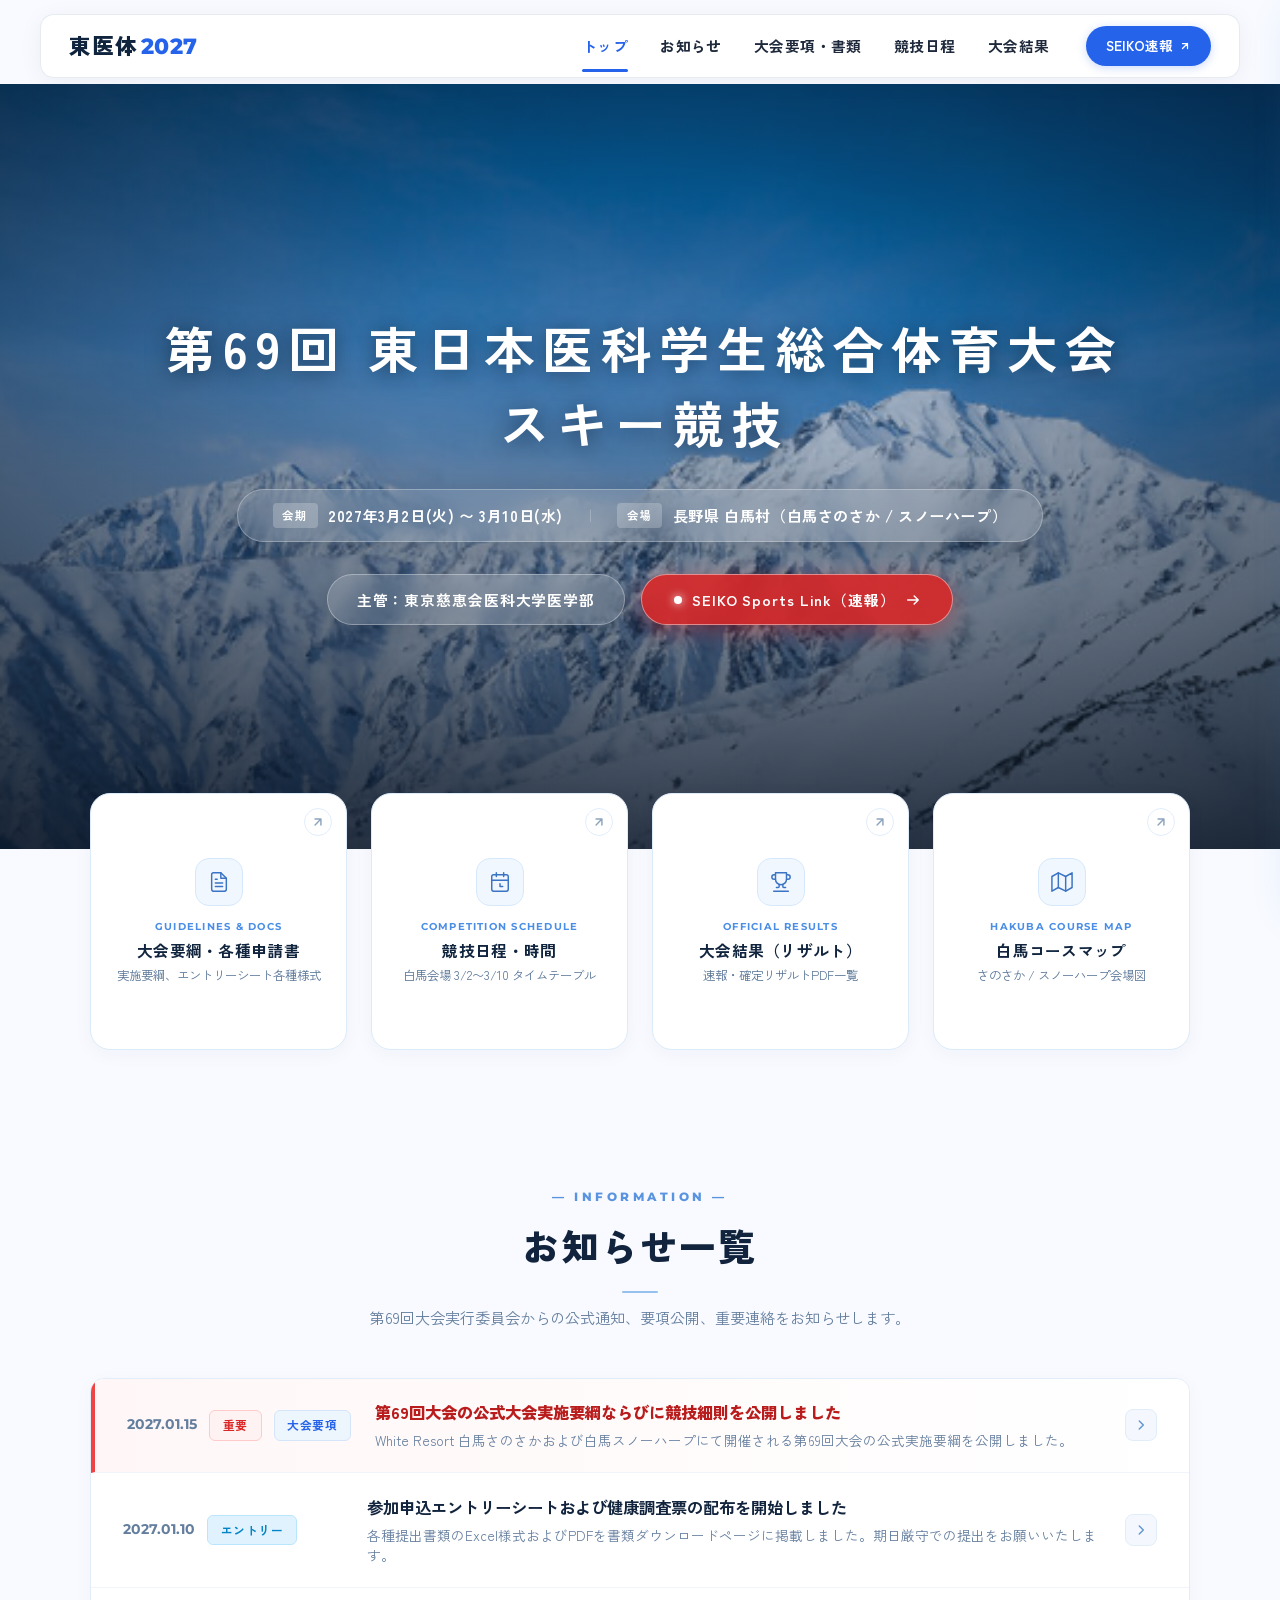
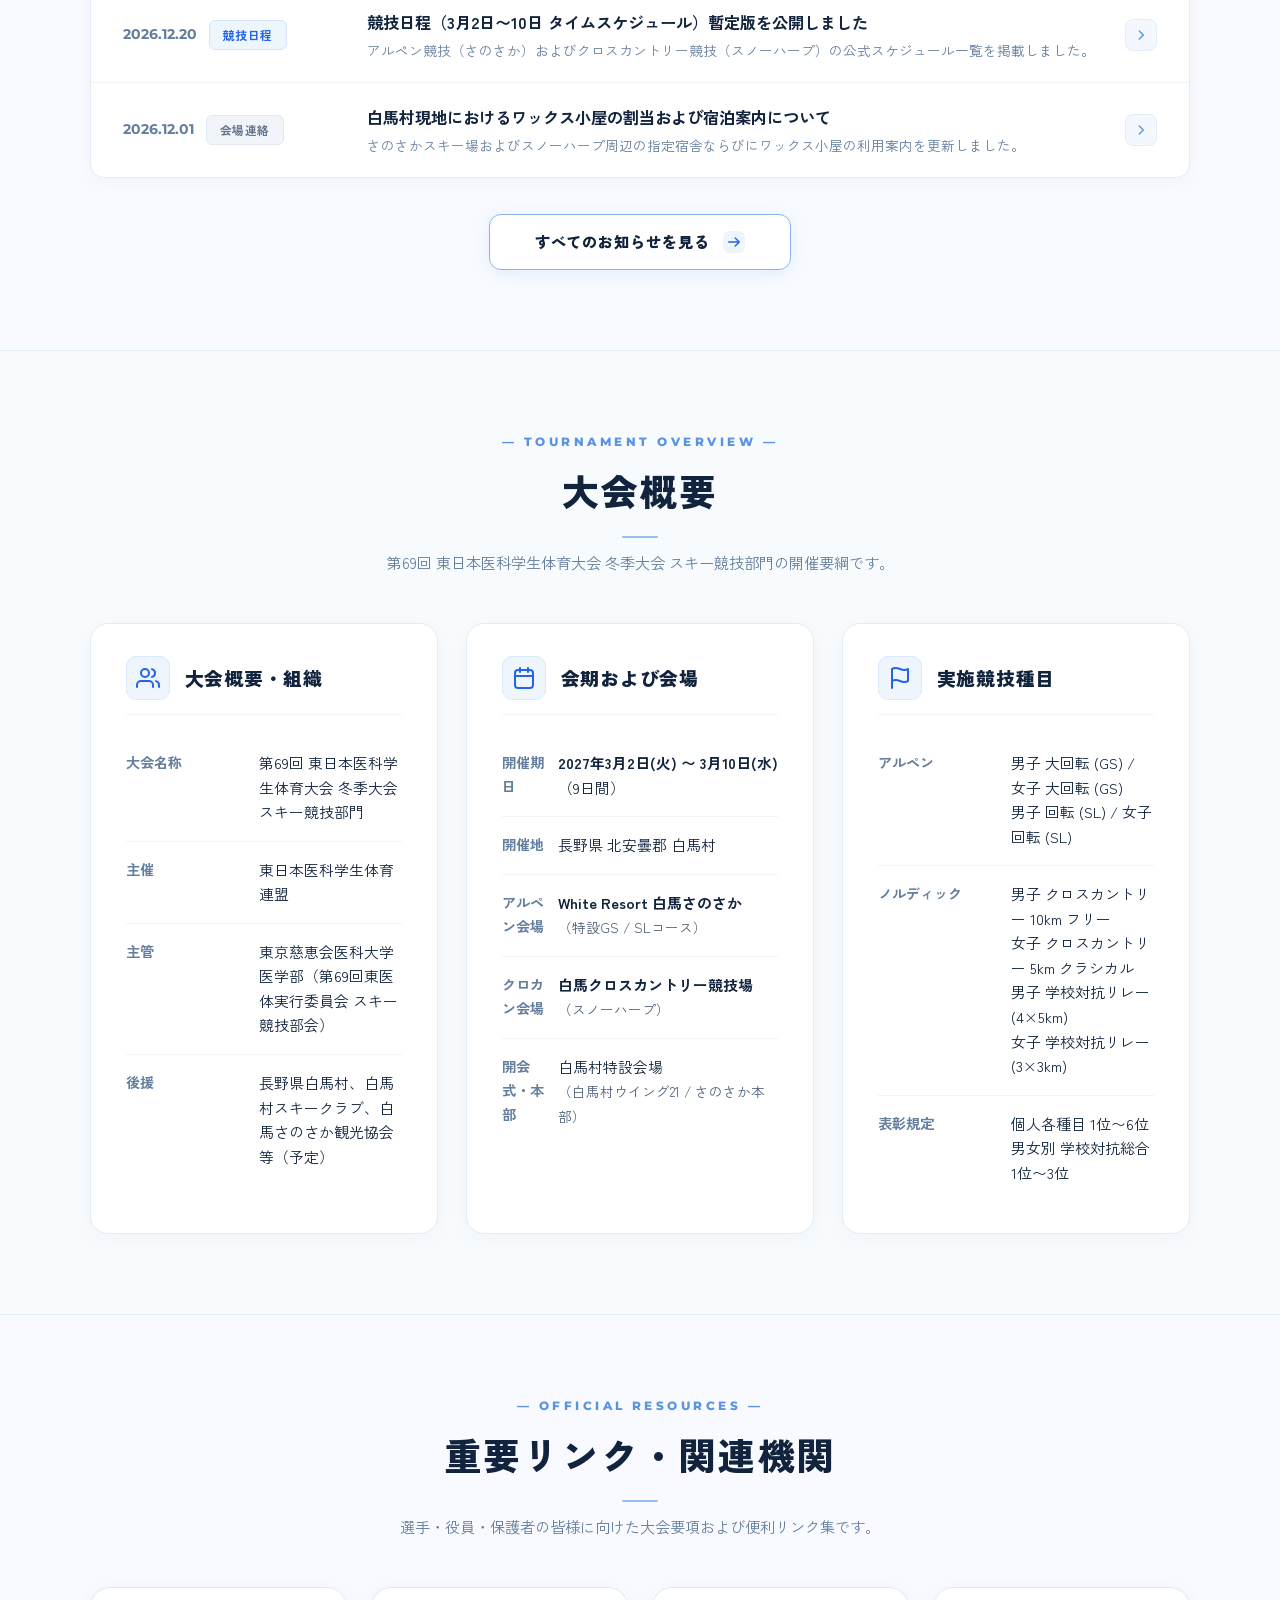
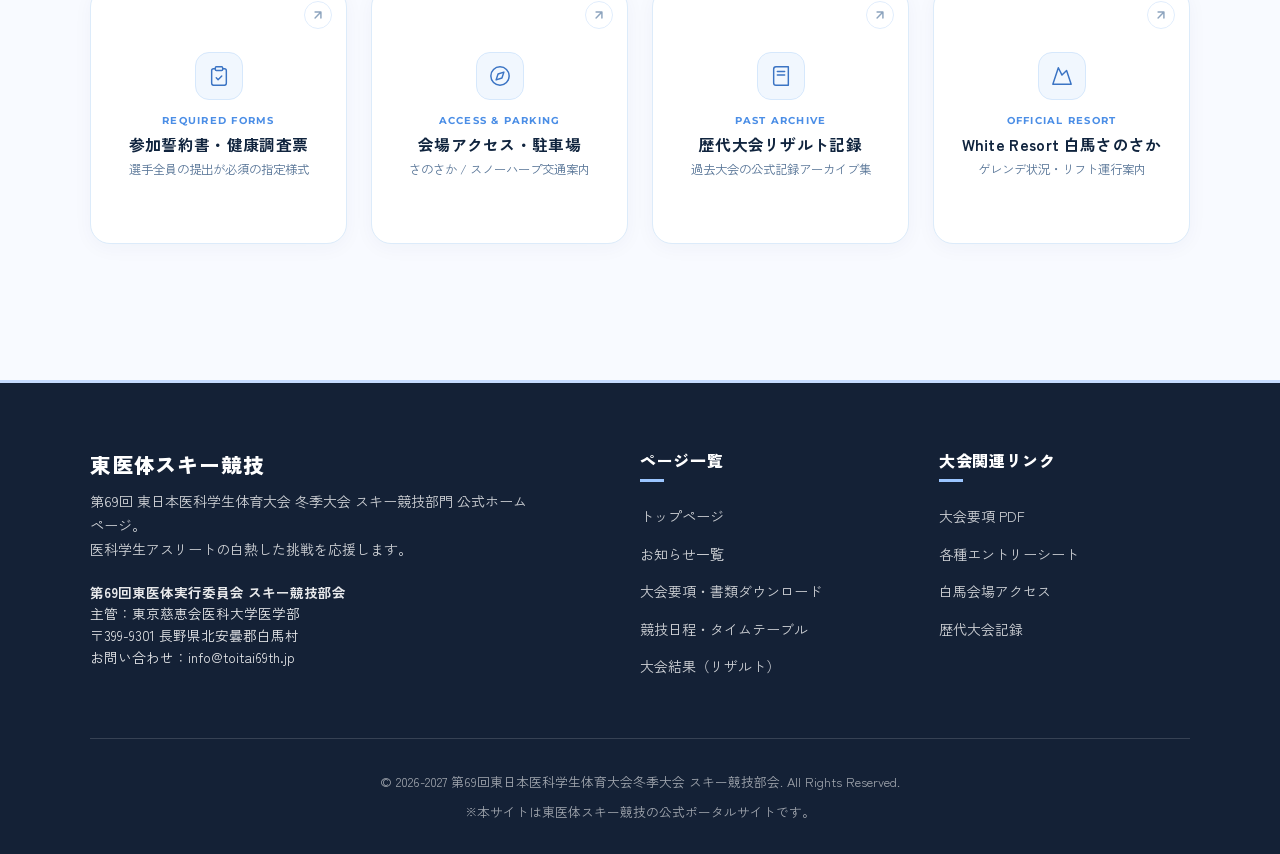
==== commit df175cd2: "fix(hero): scrollインジケーターを削除、スマホ版ヒーロータイトルの下に十分な余白を設定しレイアウトバランスを調整" ====
--- a/index.html
+++ b/index.html
@@ -5,7 +5,7 @@
   <meta name="viewport" content="width=device-width, initial-scale=1.0">
   <title>第69回 東日本医科学生総合体育大会 スキー競技 公式サイト</title>
   <meta name="description" content="第69回 東日本医科学生総合体育大会 冬季大会 スキー競技（東医体スキー競技）の公式ホームページです。会期：2027年3月2日〜10日、会場：White Resort 白馬さのさか・白馬クロスカントリー競技場(スノーハープ)。大会要項、日程、リザルトをご案内します。">
-  <link rel="stylesheet" href="assets/css/style.css?v=20270115_qast_header">
+  <link rel="stylesheet" href="assets/css/style.css?v=20270115_hero_spacing">
   <link rel="preconnect" href="https://fonts.googleapis.com">
   <link rel="preconnect" href="https://fonts.gstatic.com" crossorigin>
   <link href="https://fonts.googleapis.com/css2?family=Montserrat:wght@600;700;800;900&family=Noto+Sans+JP:wght@400;500;700;800;900&family=Zen+Kaku+Gothic+New:wght@400;500;700;900&display=swap" rel="stylesheet">
@@ -132,12 +132,6 @@
             </a>
           </div>
         </div>
-
-        <!-- 治一郎スタイルのミニマルスクロールインジケーター -->
-        <div class="hero-scroll" aria-hidden="true">
-          <span class="hero-scroll-text">SCROLL</span>
-          <span class="hero-scroll-line"></span>
-        </div>
       </div>
     </section>
 
--- a/assets/css/style.css
+++ b/assets/css/style.css
@@ -708,66 +708,6 @@
   transform: translateX(3px);
 }
 
-/* 6. 治一郎スタイル：ミニマルスクロールインジケーター */
-.hero-scroll {
-  position: absolute;
-  bottom: 1.5rem;
-  left: 50%;
-  transform: translateX(-50%);
-  display: flex;
-  flex-direction: column;
-  align-items: center;
-  gap: 0.45rem;
-  pointer-events: none;
-  opacity: 0.75;
-  transition: opacity 0.3s ease;
-}
-
-.hero-scroll-text {
-  font-family: var(--font-en);
-  font-size: 0.65rem;
-  font-weight: 600;
-  letter-spacing: 0.26em;
-  color: rgba(255, 255, 255, 0.85);
-  padding-left: 0.26em;
-}
-
-.hero-scroll-line {
-  width: 1px;
-  height: 34px;
-  background: rgba(255, 255, 255, 0.25);
-  position: relative;
-  overflow: hidden;
-}
-
-.hero-scroll-line::after {
-  content: "";
-  position: absolute;
-  top: 0;
-  left: 0;
-  width: 100%;
-  height: 50%;
-  background: linear-gradient(180deg, #ffffff, rgba(255, 255, 255, 0));
-  animation: jiichiroScroll 2s cubic-bezier(0.65, 0, 0.35, 1) infinite;
-}
-
-@keyframes jiichiroScroll {
-  0% {
-    transform: translateY(-100%);
-    opacity: 0;
-  }
-  35% {
-    opacity: 1;
-  }
-  70% {
-    opacity: 1;
-  }
-  100% {
-    transform: translateY(200%);
-    opacity: 0;
-  }
-}
-
 @keyframes liveBlink {
   0%, 100% { opacity: 1; transform: scale(1); }
   50% { opacity: 0.35; transform: scale(0.8); }
@@ -776,47 +716,52 @@
 /* Responsive adjustments */
 @media (max-width: 768px) {
   .hero {
-    min-height: 78vh;
-    padding: 5.5rem 0 5rem;
-    background-position: center 32%;
+    min-height: 84vh;
+    min-height: 84svh;
+    padding: 5.5rem 1.25rem 5.5rem;
+    background-position: center 30%;
+    display: flex;
+    align-items: center;
+    justify-content: center;
+  }
+  .hero-content {
+    width: 100%;
+    display: flex;
+    flex-direction: column;
+    align-items: center;
   }
   .hero-title {
-    gap: 0.5rem;
-    margin-bottom: 1.8rem;
+    gap: 0.8rem;
+    margin-bottom: clamp(2.8rem, 8vw, 4rem); /* タイトル下の十分で品格のある余白バランス */
   }
   .hero-title-line {
-    font-size: clamp(1.2rem, 4.4vw, 1.85rem);
-    letter-spacing: 0.1em;
-    padding-left: 0.1em;
-    line-height: 1.3;
+    font-size: clamp(1.25rem, 4.6vw, 1.85rem);
+    letter-spacing: 0.12em;
+    padding-left: 0.12em;
+    line-height: 1.35;
   }
   .hero-meta-bar {
     flex-direction: column;
-    gap: 0.5rem;
-    padding: 0.75rem 1.25rem;
-    width: 90%;
+    gap: 0.6rem;
+    padding: 0.9rem 1.5rem;
+    width: 100%;
     max-width: 360px;
-    border-radius: 16px;
+    border-radius: 18px;
+    margin-bottom: 1.85rem;
   }
   .hero-meta-divider {
     display: none;
   }
   .hero-actions {
     flex-direction: column;
-    width: 90%;
+    width: 100%;
     max-width: 360px;
-    gap: 0.75rem;
+    gap: 0.85rem;
   }
   .hero-host-pill,
   .hero-btn-seiko {
     width: 100%;
     justify-content: center;
-  }
-  .hero-scroll {
-    bottom: 0.75rem;
-  }
-  .hero-scroll-line {
-    height: 24px;
   }
 }
 
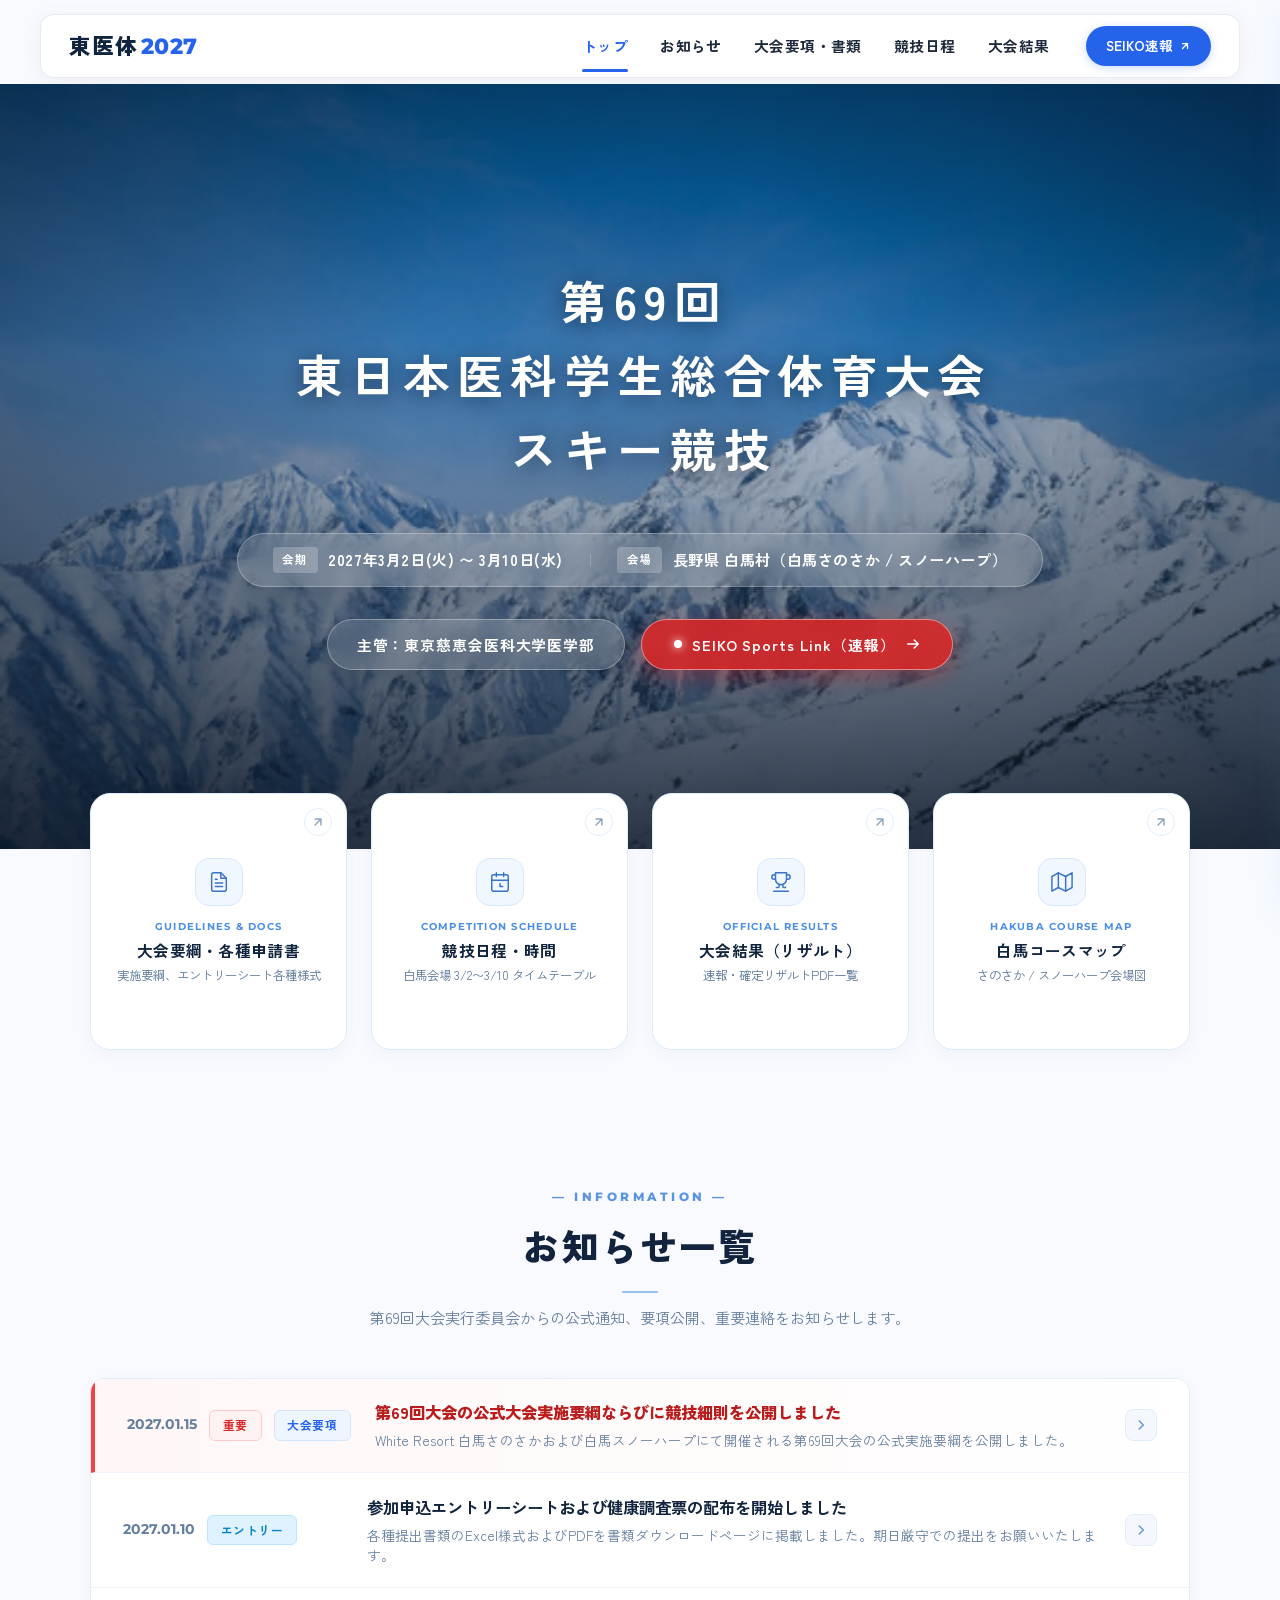
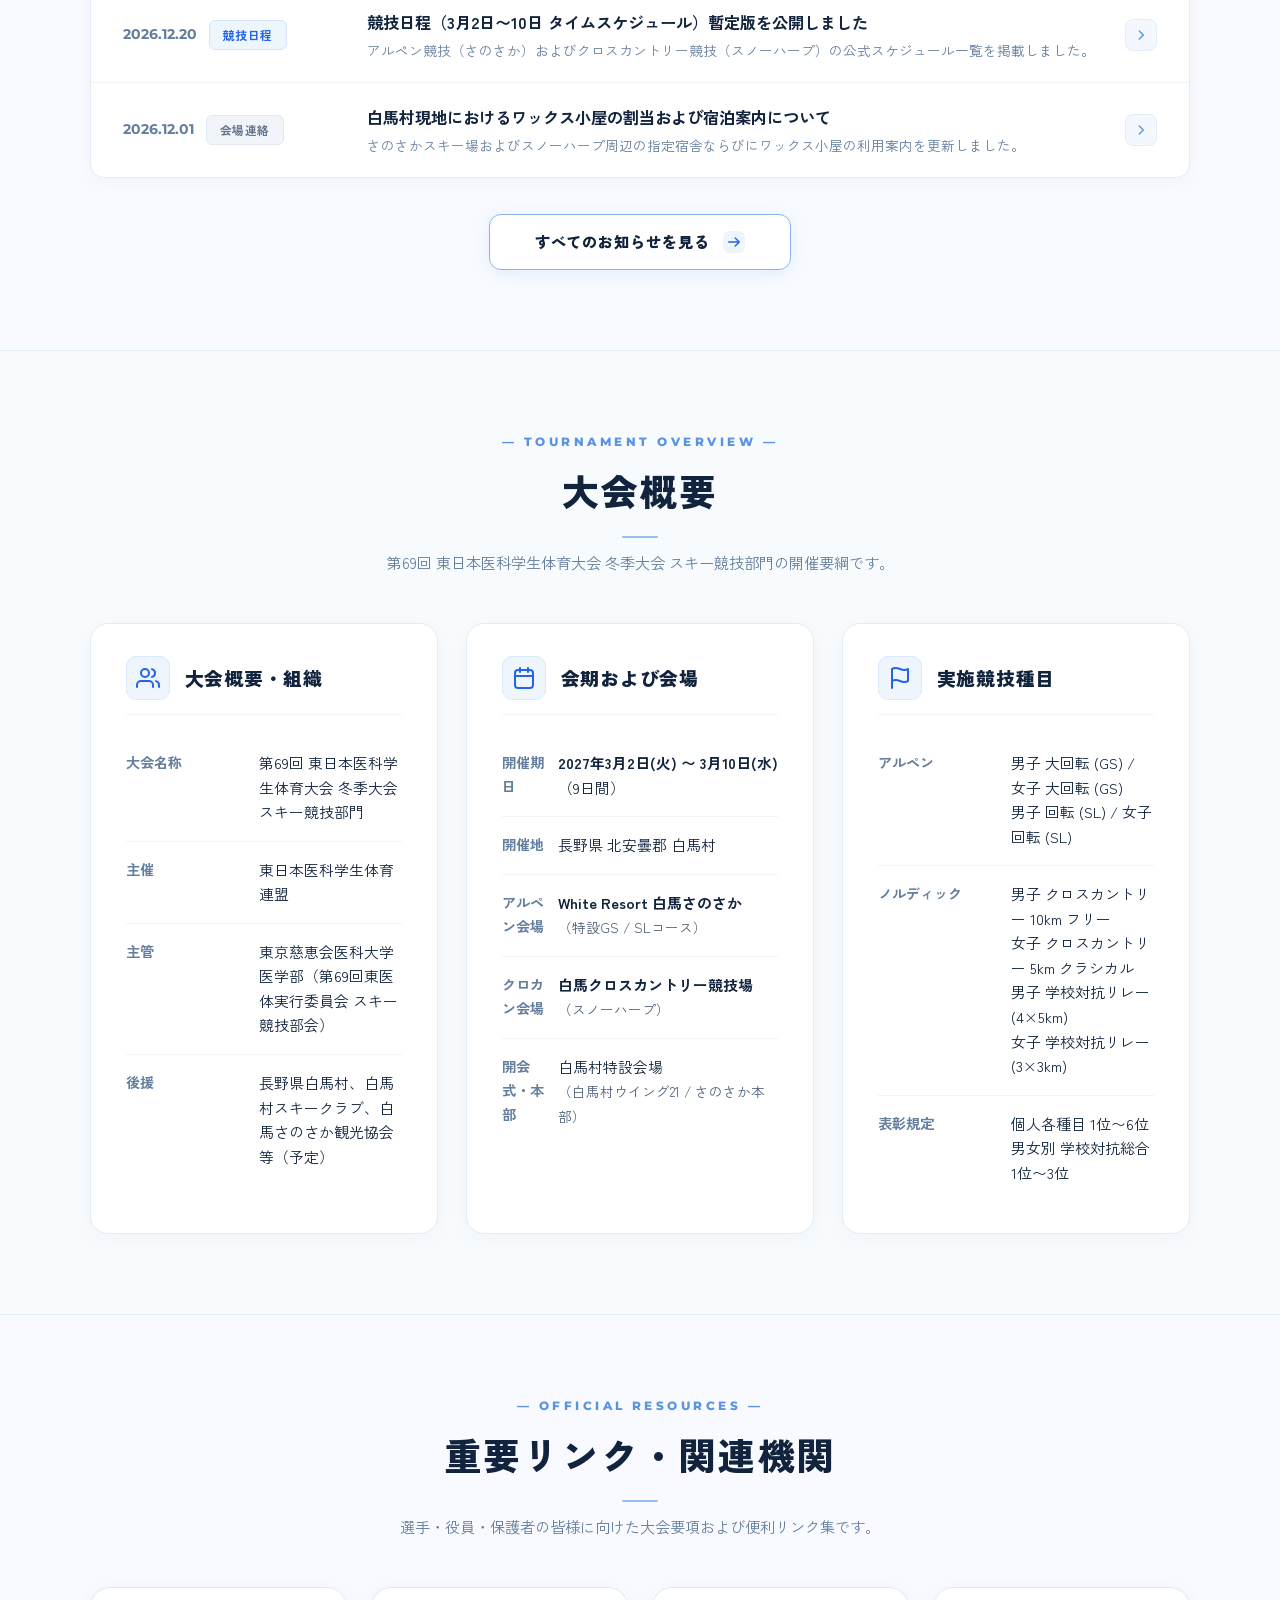
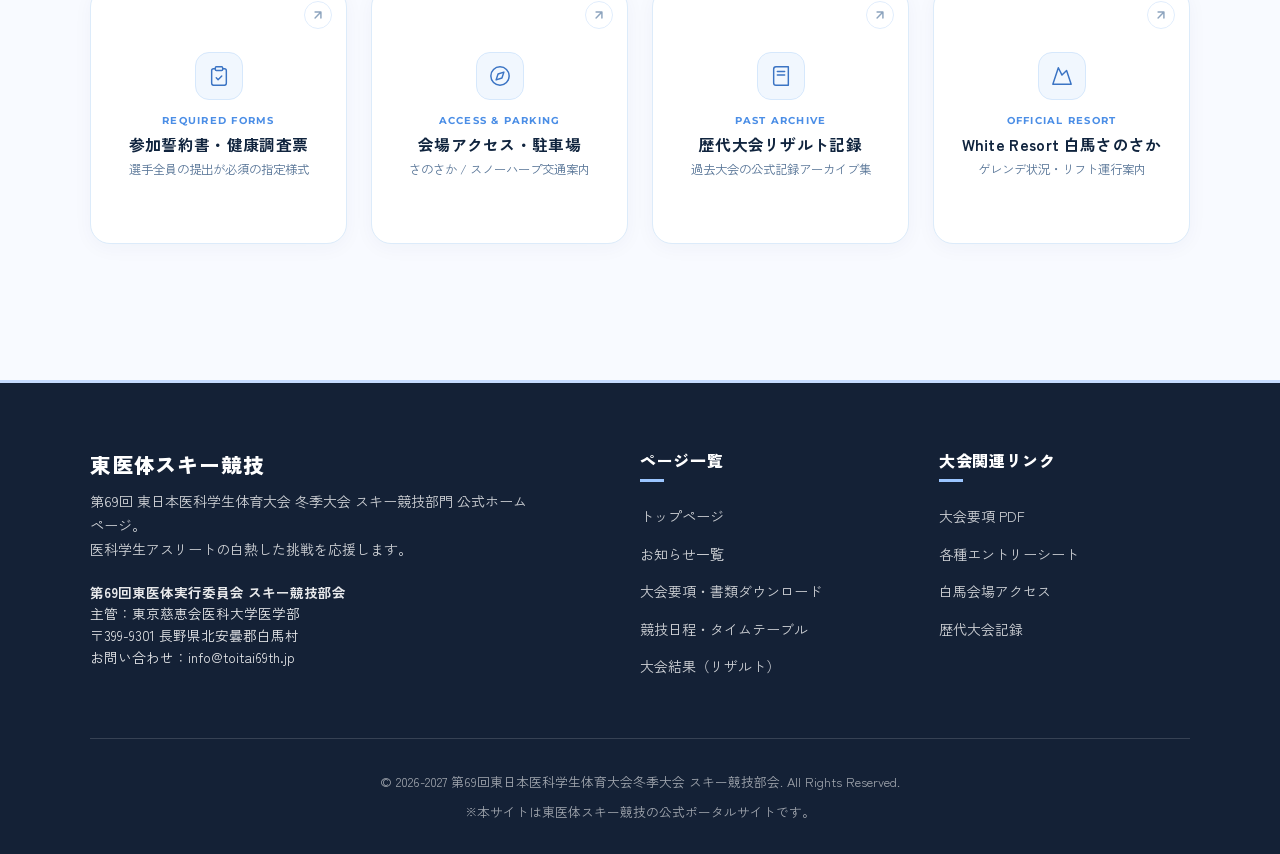
==== commit eb365b18: "feat(hero): ヒーロータイトルを3行分割（第69回 / 東日本医科学生総合体育大会 / スキー競技）にし、タイトル下およびセクション全体の余白を拡大" ====
--- a/index.html
+++ b/index.html
@@ -5,7 +5,7 @@
   <meta name="viewport" content="width=device-width, initial-scale=1.0">
   <title>第69回 東日本医科学生総合体育大会 スキー競技 公式サイト</title>
   <meta name="description" content="第69回 東日本医科学生総合体育大会 冬季大会 スキー競技（東医体スキー競技）の公式ホームページです。会期：2027年3月2日〜10日、会場：White Resort 白馬さのさか・白馬クロスカントリー競技場(スノーハープ)。大会要項、日程、リザルトをご案内します。">
-  <link rel="stylesheet" href="assets/css/style.css?v=20270115_hero_spacing">
+  <link rel="stylesheet" href="assets/css/style.css?v=20270115_3lines_spacious">
   <link rel="preconnect" href="https://fonts.googleapis.com">
   <link rel="preconnect" href="https://fonts.gstatic.com" crossorigin>
   <link href="https://fonts.googleapis.com/css2?family=Montserrat:wght@600;700;800;900&family=Noto+Sans+JP:wght@400;500;700;800;900&family=Zen+Kaku+Gothic+New:wght@400;500;700;900&display=swap" rel="stylesheet">
@@ -99,9 +99,10 @@
     <section class="hero">
       <div class="container hero-container">
         <div class="hero-content">
-          <!-- メインタイトル：第69回 東日本医科学生総合体育大会 と スキー競技 を同じ文字サイズで均整配置 -->
+          <!-- メインタイトル：第69回 / 東日本医科学生総合体育大会 / スキー競技（3行均整配置） -->
           <h1 class="hero-title">
-            <span class="hero-title-line">第69回 東日本医科学生総合体育大会</span>
+            <span class="hero-title-line">第69回</span>
+            <span class="hero-title-line">東日本医科学生総合体育大会</span>
             <span class="hero-title-line">スキー競技</span>
           </h1>
 
--- a/assets/css/style.css
+++ b/assets/css/style.css
@@ -569,21 +569,21 @@
   align-items: center;
 }
 
-/* メインタイトル：第69回 東日本医科学生総合体育大会 と スキー競技 を同じ文字サイズで品格高く配置 */
+/* メインタイトル：第69回 / 東日本医科学生総合体育大会 / スキー競技（3行均整配置） */
 .hero-title {
   display: flex;
   flex-direction: column;
   align-items: center;
   justify-content: center;
-  gap: 0.75rem;
-  margin-bottom: 2.2rem;
+  gap: 1rem;
+  margin-bottom: 3.5rem;
   text-align: center;
 }
 
 .hero-title-line {
   display: block;
   font-family: var(--font-ja);
-  font-size: clamp(1.85rem, 4.3vw, 3.15rem);
+  font-size: clamp(1.75rem, 4vw, 2.9rem);
   font-weight: 700;
   letter-spacing: 0.16em;
   color: #ffffff;
@@ -716,9 +716,9 @@
 /* Responsive adjustments */
 @media (max-width: 768px) {
   .hero {
-    min-height: 84vh;
-    min-height: 84svh;
-    padding: 5.5rem 1.25rem 5.5rem;
+    min-height: 88vh;
+    min-height: 88svh;
+    padding: 6rem 1.25rem 6.5rem;
     background-position: center 30%;
     display: flex;
     align-items: center;
@@ -731,23 +731,23 @@
     align-items: center;
   }
   .hero-title {
-    gap: 0.8rem;
-    margin-bottom: clamp(2.8rem, 8vw, 4rem); /* タイトル下の十分で品格のある余白バランス */
+    gap: 0.9rem;
+    margin-bottom: clamp(3.5rem, 10vw, 5rem); /* 広めで品格のある贅沢な余白 */
   }
   .hero-title-line {
-    font-size: clamp(1.25rem, 4.6vw, 1.85rem);
-    letter-spacing: 0.12em;
-    padding-left: 0.12em;
+    font-size: clamp(1.22rem, 4.5vw, 1.75rem);
+    letter-spacing: 0.14em;
+    padding-left: 0.14em;
     line-height: 1.35;
   }
   .hero-meta-bar {
     flex-direction: column;
-    gap: 0.6rem;
-    padding: 0.9rem 1.5rem;
+    gap: 0.65rem;
+    padding: 0.95rem 1.5rem;
     width: 100%;
     max-width: 360px;
     border-radius: 18px;
-    margin-bottom: 1.85rem;
+    margin-bottom: 2rem;
   }
   .hero-meta-divider {
     display: none;
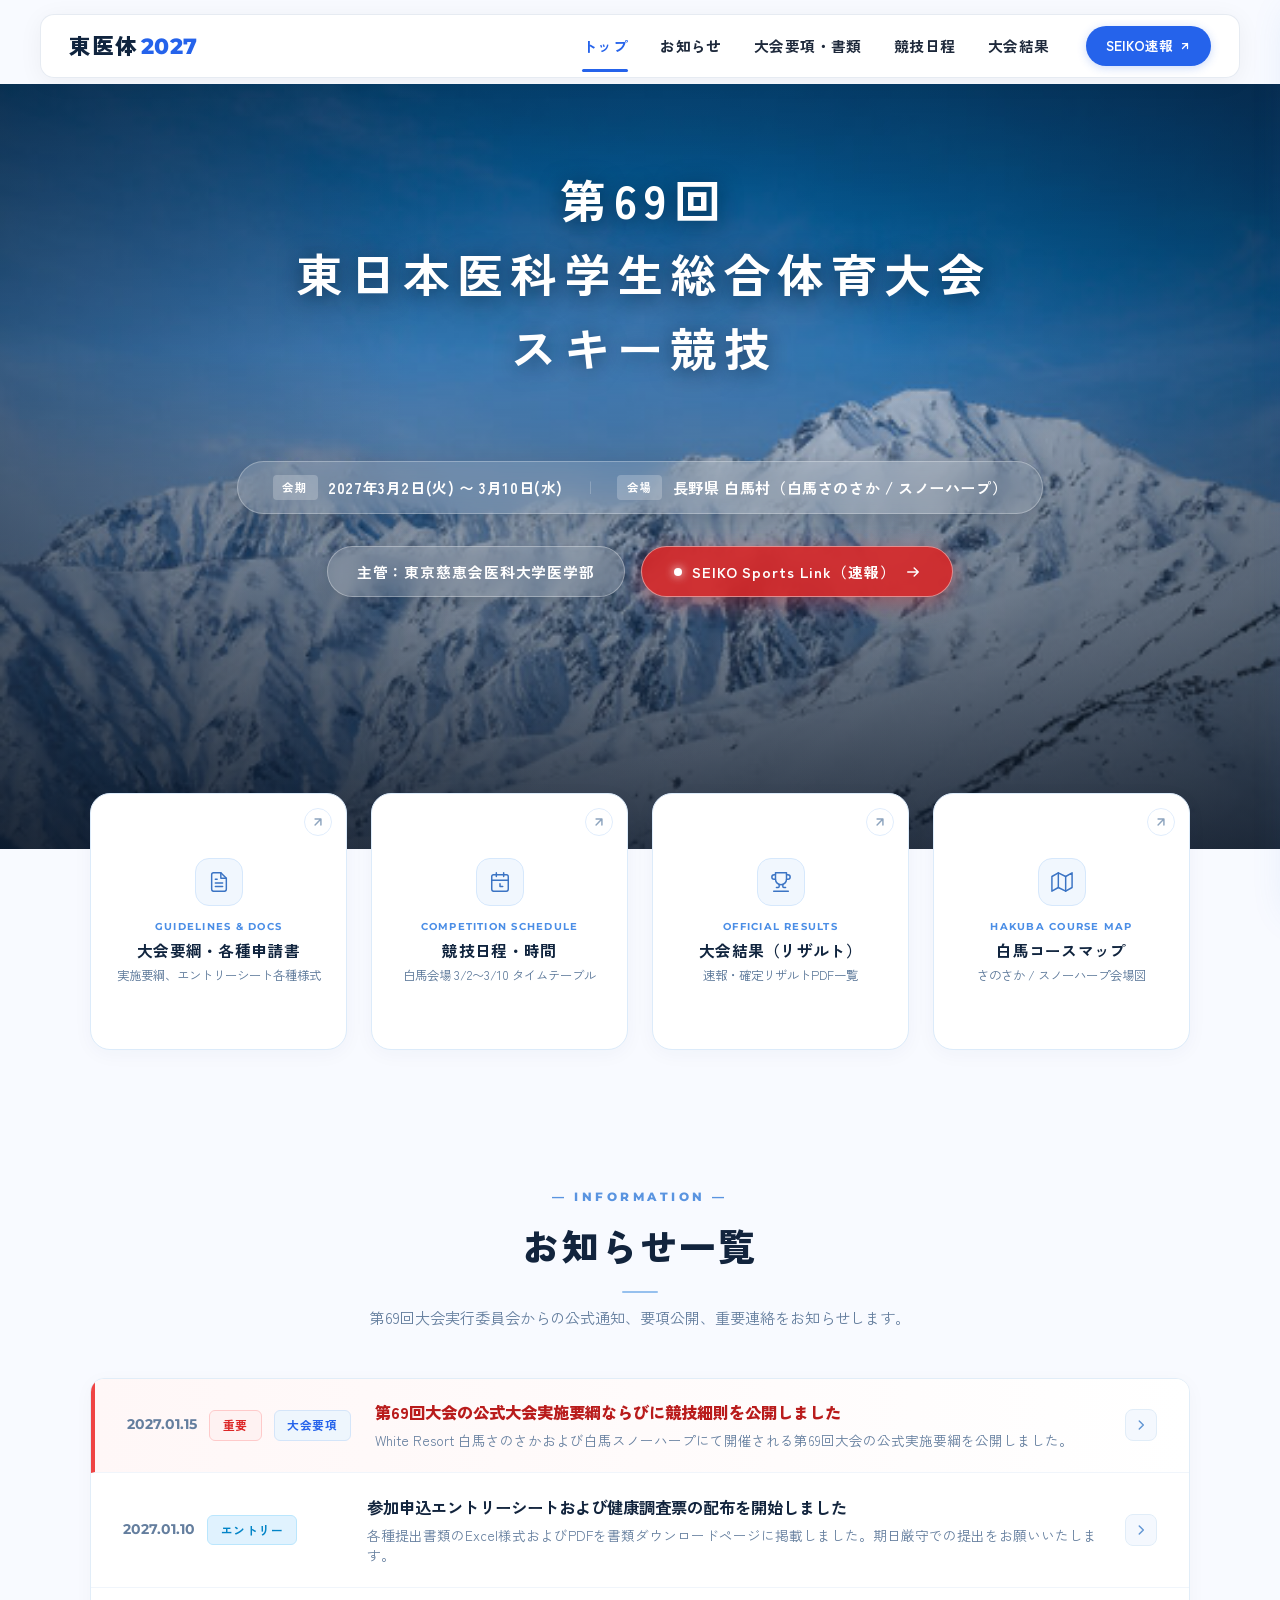
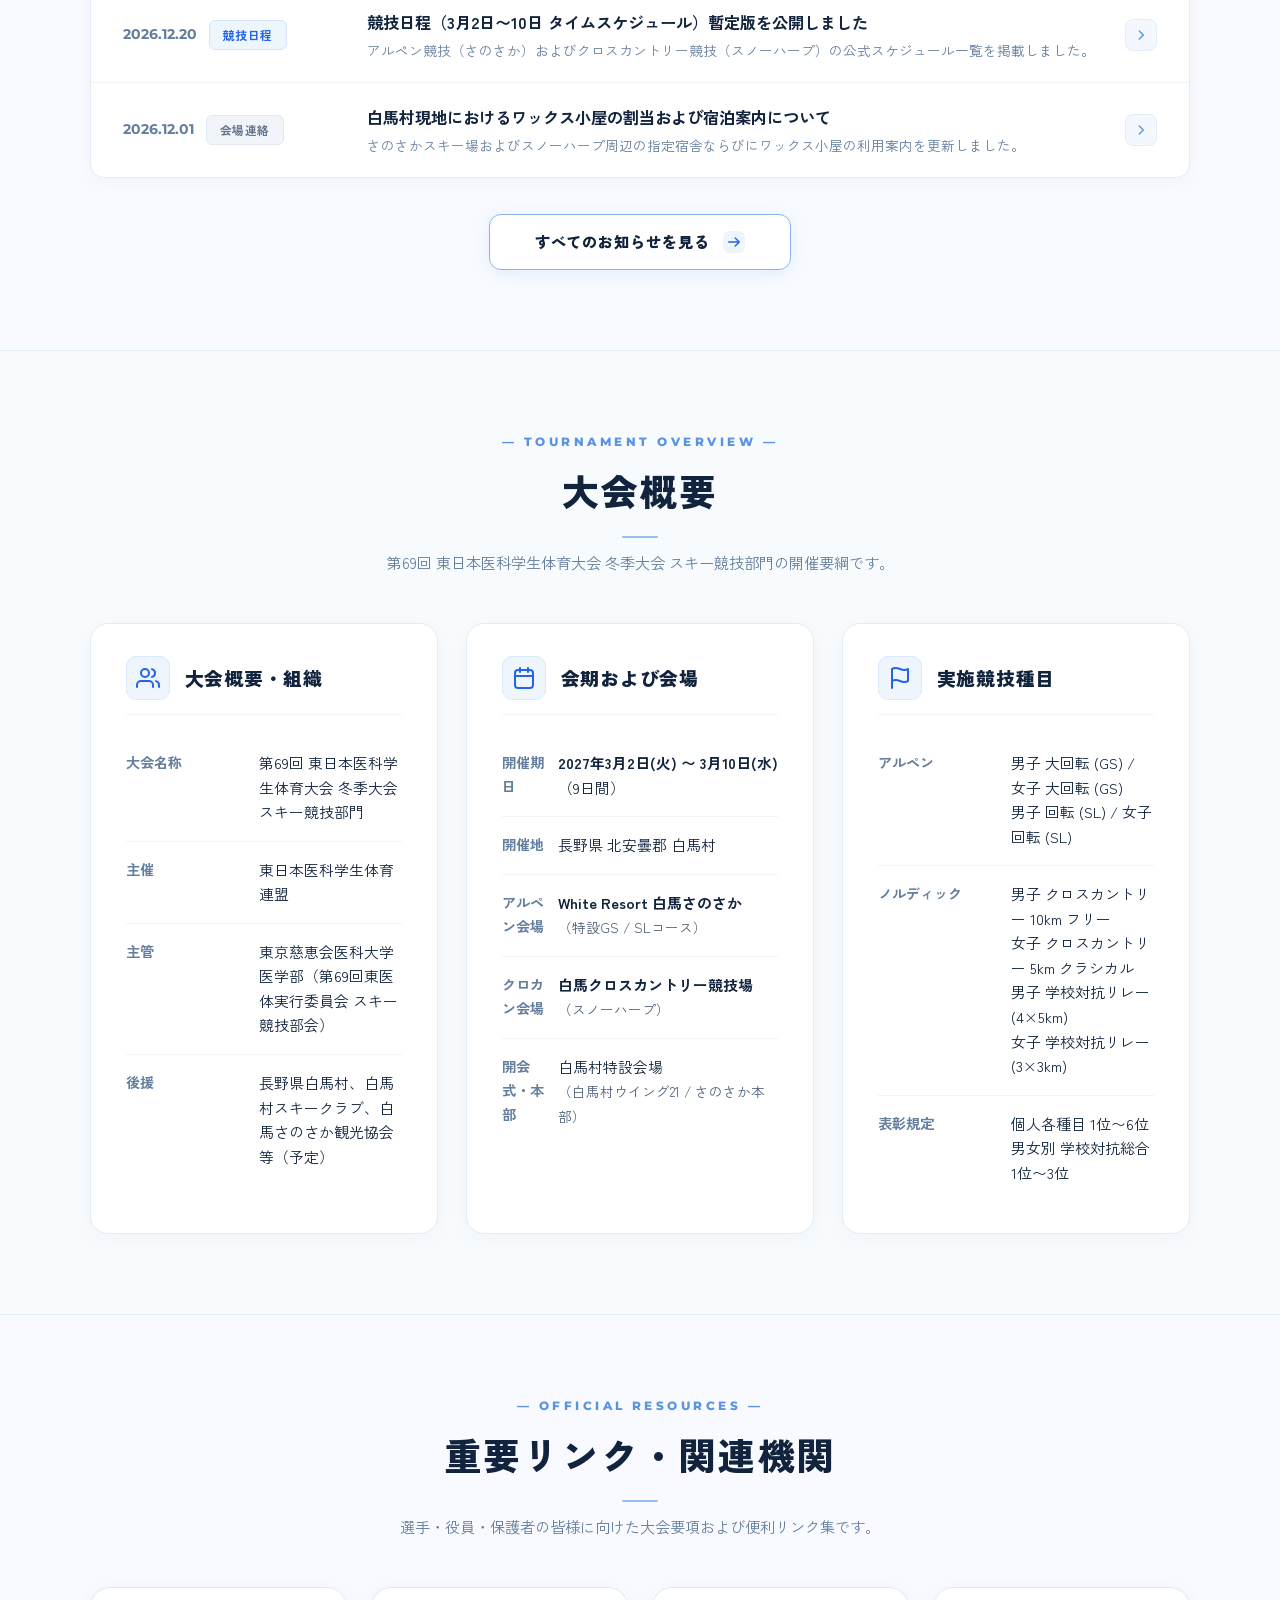
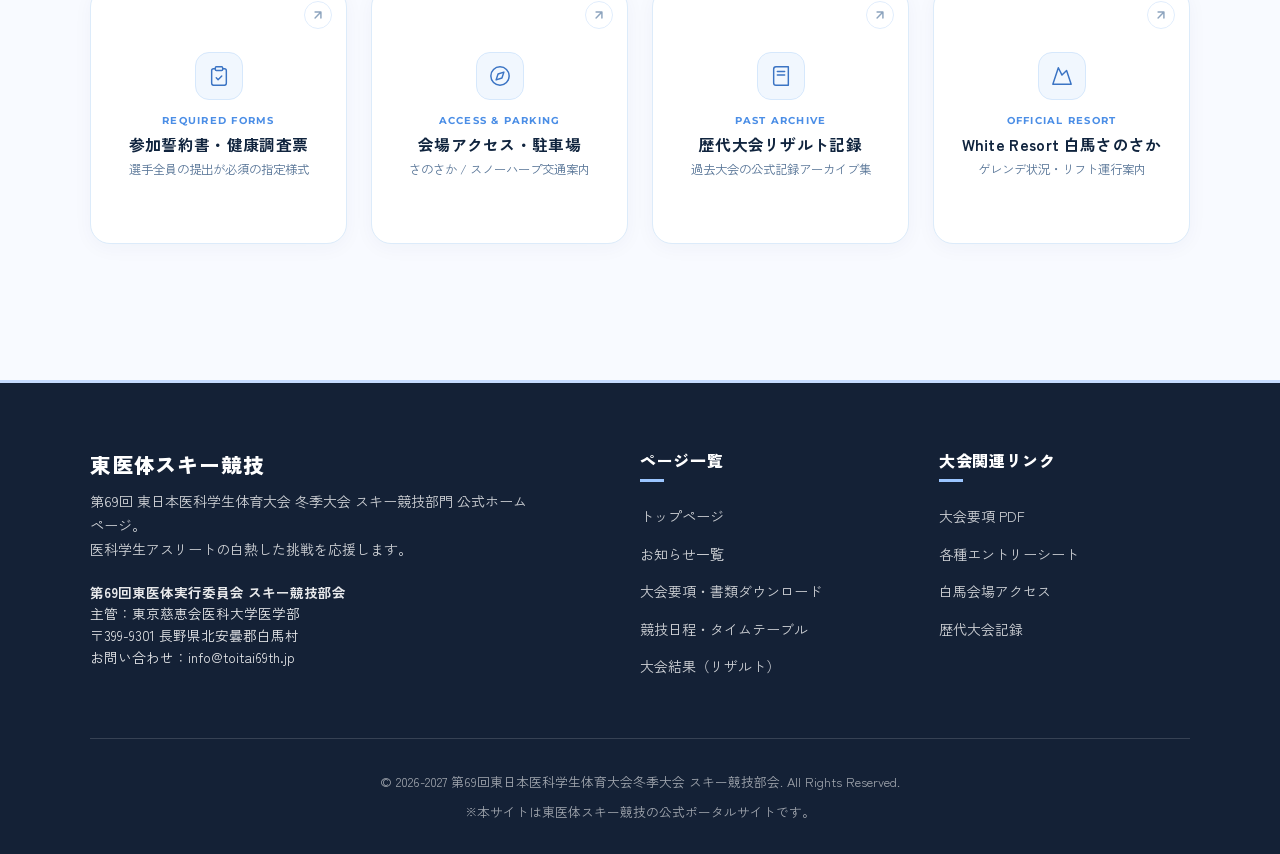
==== commit b9748b27: "fix(hero): 表題のスタート位置を下げ、表題の上下余白を完全同等（シンメトリー）に配置" ====
--- a/index.html
+++ b/index.html
@@ -5,7 +5,7 @@
   <meta name="viewport" content="width=device-width, initial-scale=1.0">
   <title>第69回 東日本医科学生総合体育大会 スキー競技 公式サイト</title>
   <meta name="description" content="第69回 東日本医科学生総合体育大会 冬季大会 スキー競技（東医体スキー競技）の公式ホームページです。会期：2027年3月2日〜10日、会場：White Resort 白馬さのさか・白馬クロスカントリー競技場(スノーハープ)。大会要項、日程、リザルトをご案内します。">
-  <link rel="stylesheet" href="assets/css/style.css?v=20270115_3lines_spacious">
+  <link rel="stylesheet" href="assets/css/style.css?v=20270115_hero_symmetric">
   <link rel="preconnect" href="https://fonts.googleapis.com">
   <link rel="preconnect" href="https://fonts.gstatic.com" crossorigin>
   <link href="https://fonts.googleapis.com/css2?family=Montserrat:wght@600;700;800;900&family=Noto+Sans+JP:wght@400;500;700;800;900&family=Zen+Kaku+Gothic+New:wght@400;500;700;900&display=swap" rel="stylesheet">
--- a/assets/css/style.css
+++ b/assets/css/style.css
@@ -522,8 +522,9 @@
   min-height: 85vh;
   min-height: 85svh;
   display: flex;
-  align-items: center;
-  justify-content: center;
+  flex-direction: column;
+  align-items: center;
+  justify-content: flex-start;
   background-color: #0c1f36;
   background-image: 
     linear-gradient(
@@ -537,7 +538,7 @@
   background-position: center 28%;
   background-size: cover;
   background-repeat: no-repeat;
-  padding: 7rem 0 6.5rem;
+  padding: 0 1.5rem clamp(4.8rem, 8vh, 6.5rem);
   overflow: hidden;
   text-align: center;
 }
@@ -557,7 +558,7 @@
   display: flex;
   flex-direction: column;
   align-items: center;
-  justify-content: center;
+  justify-content: flex-start;
   width: 100%;
 }
 
@@ -569,14 +570,15 @@
   align-items: center;
 }
 
-/* メインタイトル：第69回 / 東日本医科学生総合体育大会 / スキー競技（3行均整配置） */
+/* メインタイトル：第69回 / 東日本医科学生総合体育大会 / スキー競技（3行均整配置・上下同面積の余白設計） */
 .hero-title {
   display: flex;
   flex-direction: column;
   align-items: center;
   justify-content: center;
   gap: 1rem;
-  margin-bottom: 3.5rem;
+  margin-top: clamp(4.8rem, 9.5vh, 6.5rem);
+  margin-bottom: clamp(4.8rem, 9.5vh, 6.5rem);
   text-align: center;
 }
 
@@ -718,11 +720,12 @@
   .hero {
     min-height: 88vh;
     min-height: 88svh;
-    padding: 6rem 1.25rem 6.5rem;
+    padding: 0 1.25rem clamp(4.5rem, 10vw, 6rem);
     background-position: center 30%;
     display: flex;
+    flex-direction: column;
     align-items: center;
-    justify-content: center;
+    justify-content: flex-start;
   }
   .hero-content {
     width: 100%;
@@ -731,8 +734,9 @@
     align-items: center;
   }
   .hero-title {
-    gap: 0.9rem;
-    margin-bottom: clamp(3.5rem, 10vw, 5rem); /* 広めで品格のある贅沢な余白 */
+    gap: 0.85rem;
+    margin-top: clamp(4.2rem, 12vw, 5.8rem);
+    margin-bottom: clamp(4.2rem, 12vw, 5.8rem);
   }
   .hero-title-line {
     font-size: clamp(1.22rem, 4.5vw, 1.75rem);
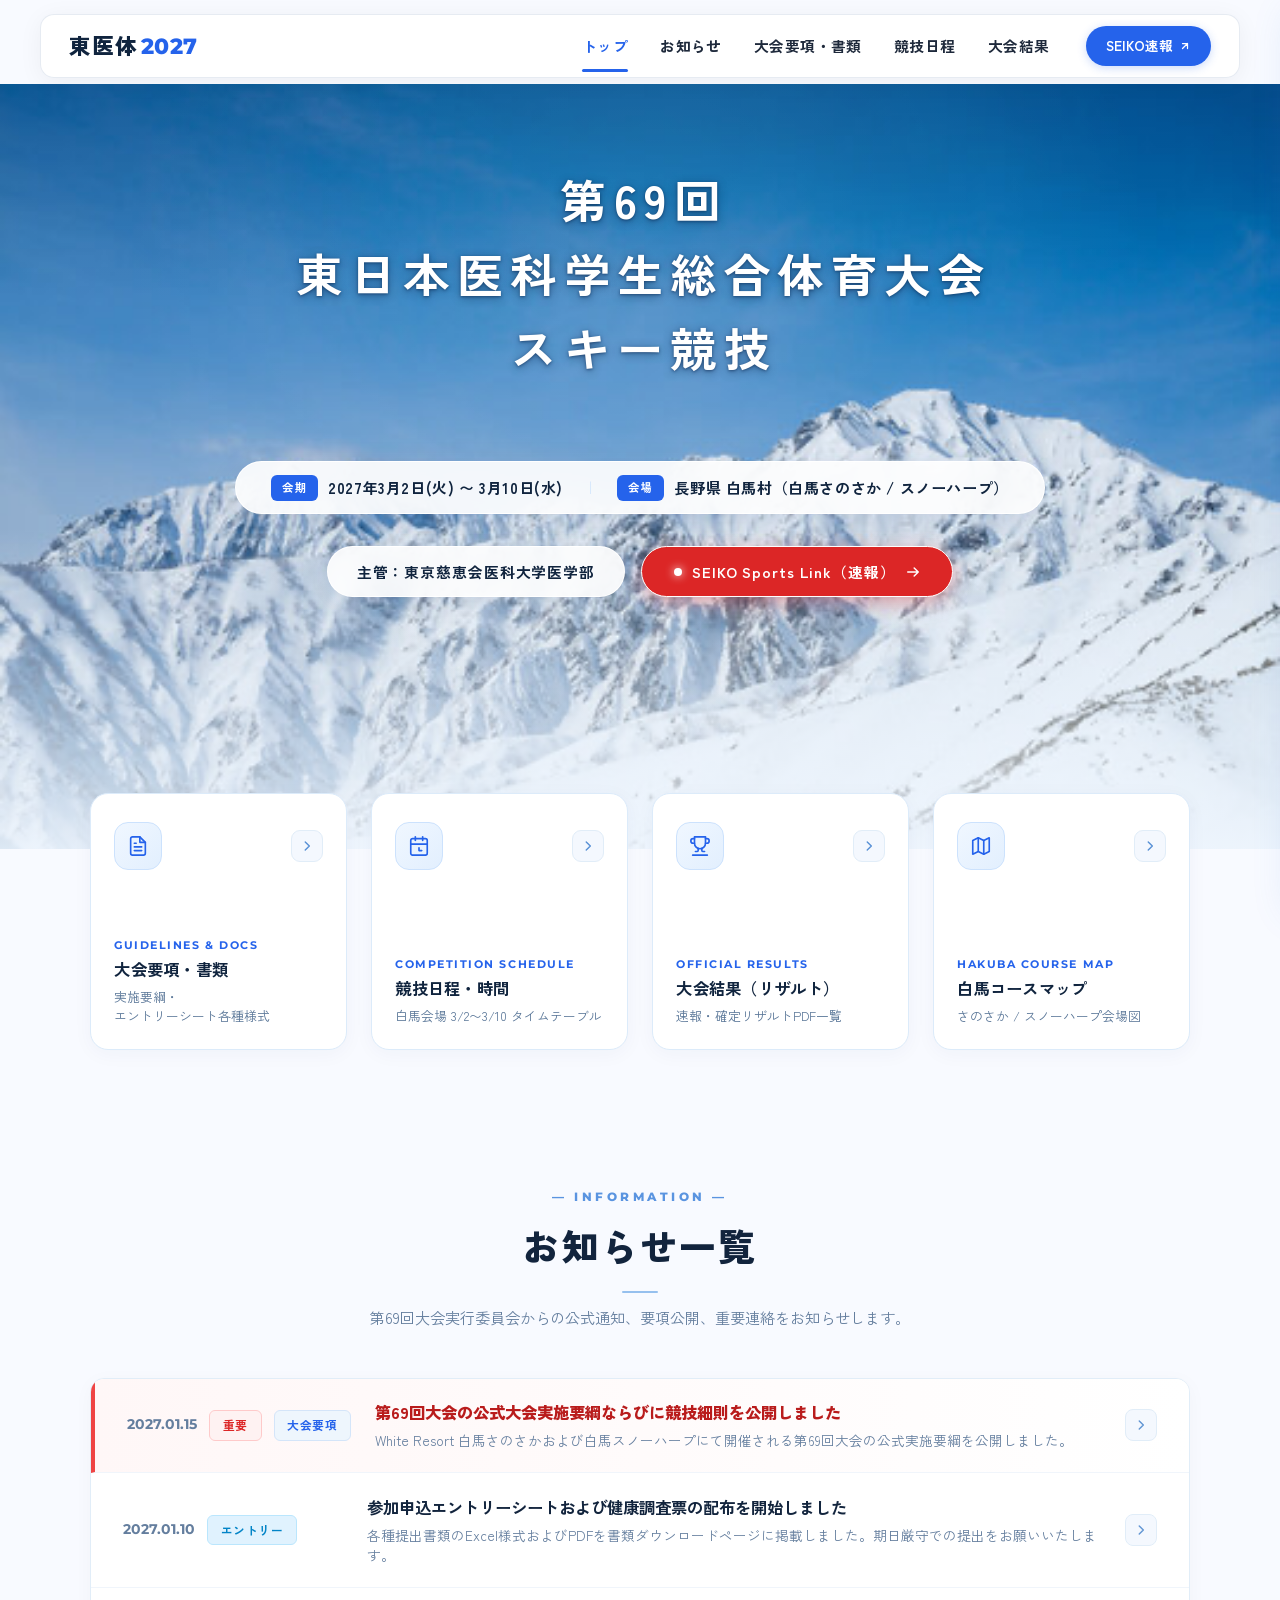
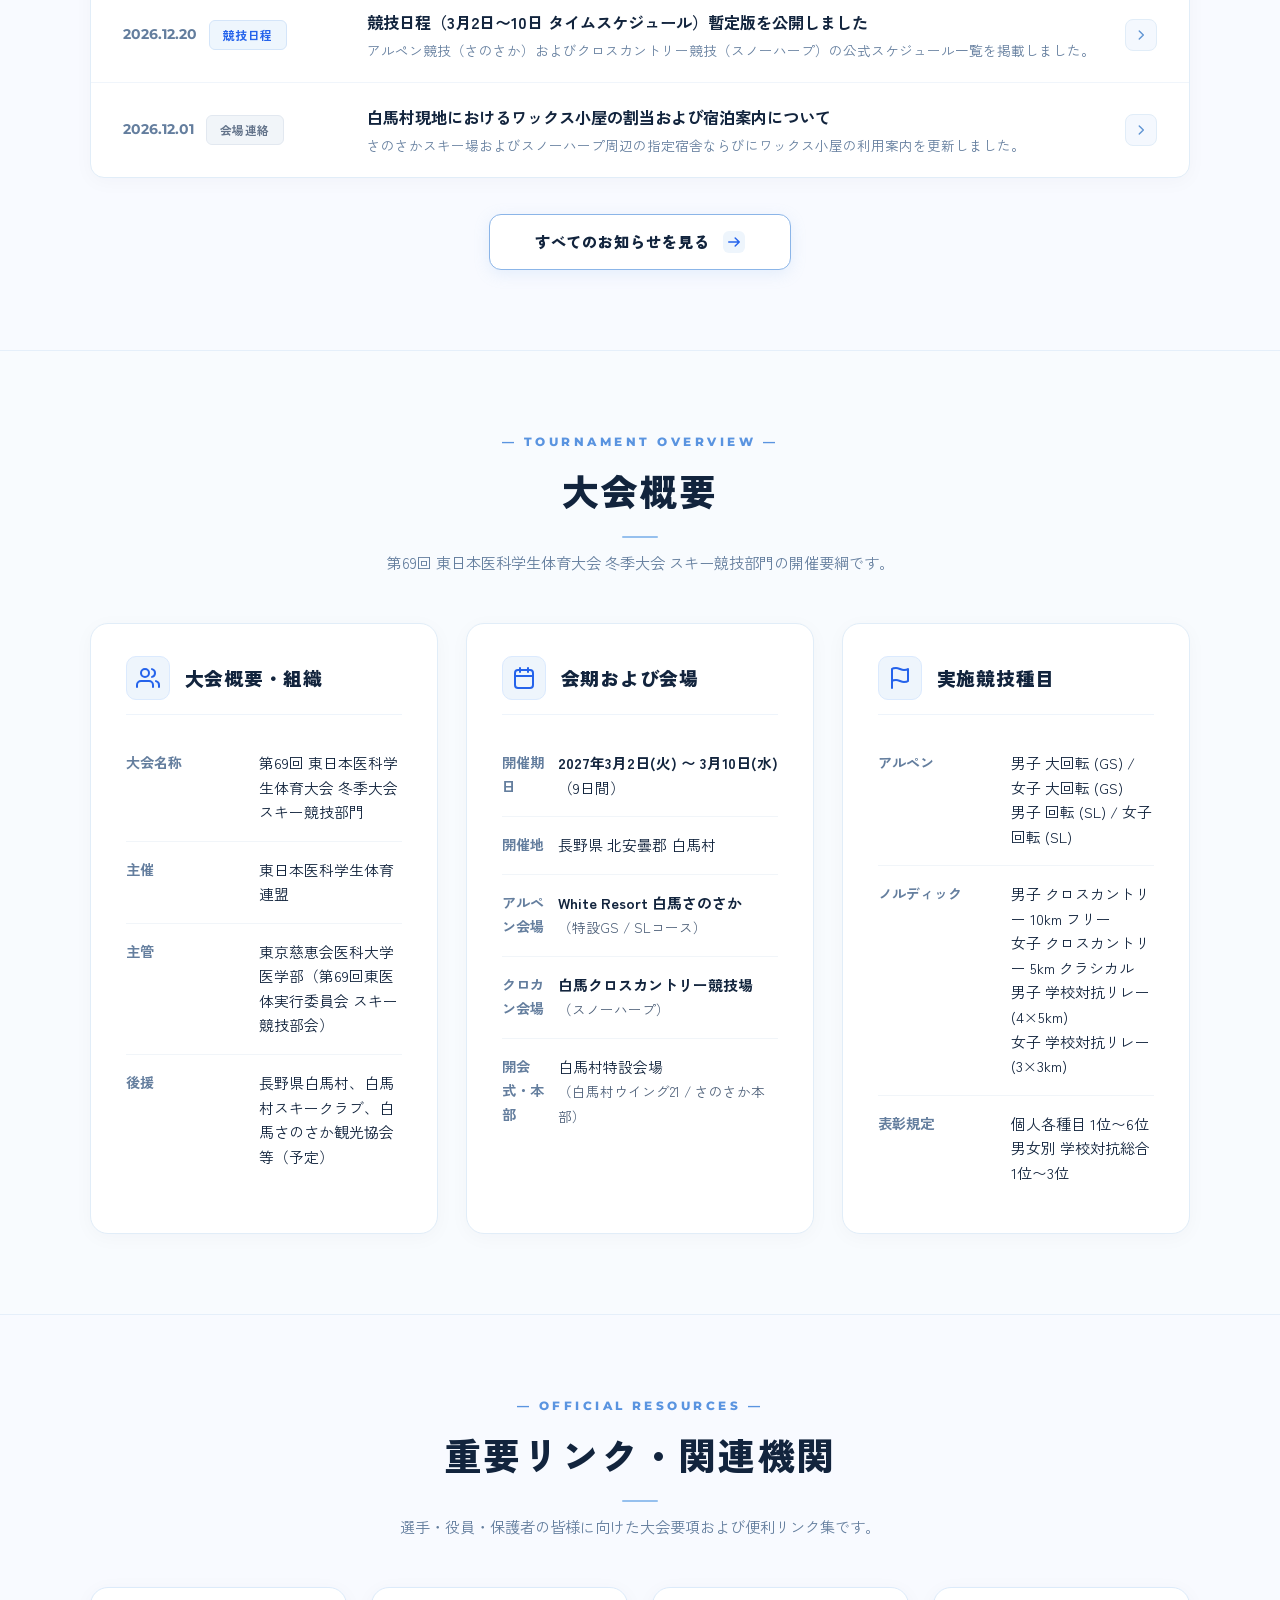
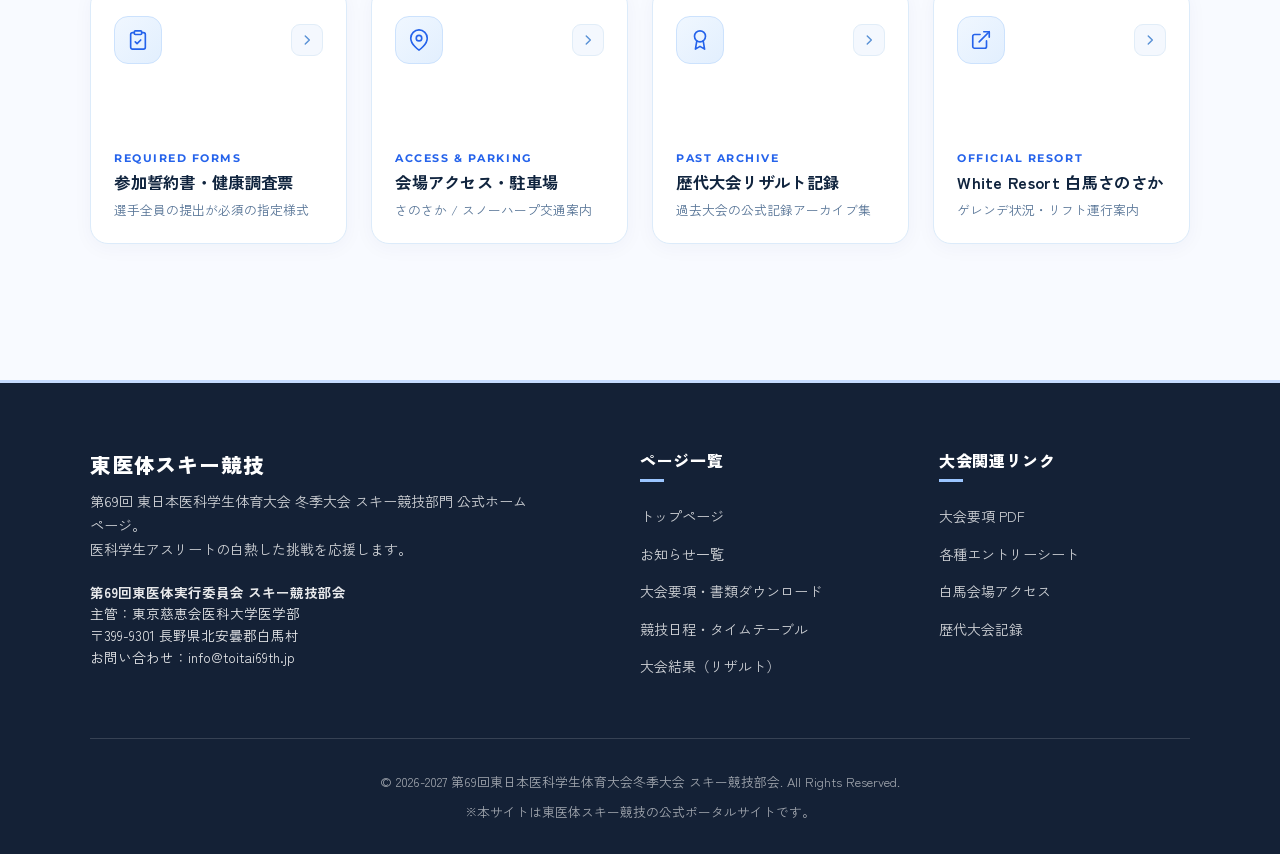
==== commit 9d3af8b4: "feat(ui): カードアイコンおよびレイアウトをご指定時の状態に復元、メインビジュアルの暗さを一新し明るく爽やかな雪山グラデーションとフロストホワイトUIに刷新" ====
--- a/index.html
+++ b/index.html
@@ -5,7 +5,7 @@
   <meta name="viewport" content="width=device-width, initial-scale=1.0">
   <title>第69回 東日本医科学生総合体育大会 スキー競技 公式サイト</title>
   <meta name="description" content="第69回 東日本医科学生総合体育大会 冬季大会 スキー競技（東医体スキー競技）の公式ホームページです。会期：2027年3月2日〜10日、会場：White Resort 白馬さのさか・白馬クロスカントリー競技場(スノーハープ)。大会要項、日程、リザルトをご案内します。">
-  <link rel="stylesheet" href="assets/css/style.css?v=20270115_hero_symmetric">
+  <link rel="stylesheet" href="assets/css/style.css?v=20270115_bright_cards">
   <link rel="preconnect" href="https://fonts.googleapis.com">
   <link rel="preconnect" href="https://fonts.gstatic.com" crossorigin>
   <link href="https://fonts.googleapis.com/css2?family=Montserrat:wght@600;700;800;900&family=Noto+Sans+JP:wght@400;500;700;800;900&family=Zen+Kaku+Gothic+New:wght@400;500;700;900&display=swap" rel="stylesheet">
@@ -139,11 +139,11 @@
     <!-- 重要リンク（正方形アイコンカード - 洗練された大人っぽいデザイン） -->
     <div class="container">
       <div class="quick-links-grid">
-        <!-- カード1: 大会要綱・各種申請書 -->
+        <!-- カード1: 大会要項・書類 -->
         <a href="documents.html" class="quick-link-card">
           <div class="quick-link-header">
             <div class="card-icon-mature">
-              <svg viewBox="0 0 24 24" fill="none" stroke="currentColor" stroke-width="1.6" stroke-linecap="round" stroke-linejoin="round">
+              <svg viewBox="0 0 24 24" fill="none" stroke="currentColor" stroke-width="1.8" stroke-linecap="round" stroke-linejoin="round">
                 <path d="M14 2H6a2 2 0 0 0-2 2v16a2 2 0 0 0 2 2h12a2 2 0 0 0 2-2V8z"></path>
                 <polyline points="14 2 14 8 20 8"></polyline>
                 <line x1="16" y1="13" x2="8" y2="13"></line>
@@ -152,13 +152,13 @@
               </svg>
             </div>
             <span class="card-arrow-icon">
-              <svg width="14" height="14" fill="none" stroke="currentColor" stroke-width="2.5" viewBox="0 0 24 24"><path stroke-linecap="round" stroke-linejoin="round" d="M7 17L17 7M17 7H7M17 7V17"/></svg>
+              <svg width="14" height="14" fill="none" stroke="currentColor" stroke-width="2.5" viewBox="0 0 24 24"><path stroke-linecap="round" stroke-linejoin="round" d="M9 5l7 7-7 7"/></svg>
             </span>
           </div>
           <div class="quick-link-text">
             <span class="quick-link-en">GUIDELINES &amp; DOCS</span>
-            <h3 class="quick-link-title"><span class="text-nowrap">大会要綱・各種申請書</span></h3>
-            <p class="quick-link-desc"><span class="text-nowrap">実施要綱、</span><span class="text-nowrap">エントリーシート各種様式</span></p>
+            <h3 class="quick-link-title"><span class="text-nowrap">大会要項・書類</span></h3>
+            <p class="quick-link-desc"><span class="text-nowrap">実施要綱・</span><span class="text-nowrap">エントリーシート各種様式</span></p>
           </div>
         </a>
 
@@ -166,7 +166,7 @@
         <a href="schedule.html" class="quick-link-card">
           <div class="quick-link-header">
             <div class="card-icon-mature">
-              <svg viewBox="0 0 24 24" fill="none" stroke="currentColor" stroke-width="1.6" stroke-linecap="round" stroke-linejoin="round">
+              <svg viewBox="0 0 24 24" fill="none" stroke="currentColor" stroke-width="1.8" stroke-linecap="round" stroke-linejoin="round">
                 <rect x="3" y="4" width="18" height="18" rx="2" ry="2"></rect>
                 <line x1="16" y1="2" x2="16" y2="6"></line>
                 <line x1="8" y1="2" x2="8" y2="6"></line>
@@ -175,7 +175,7 @@
               </svg>
             </div>
             <span class="card-arrow-icon">
-              <svg width="14" height="14" fill="none" stroke="currentColor" stroke-width="2.5" viewBox="0 0 24 24"><path stroke-linecap="round" stroke-linejoin="round" d="M7 17L17 7M17 7H7M17 7V17"/></svg>
+              <svg width="14" height="14" fill="none" stroke="currentColor" stroke-width="2.5" viewBox="0 0 24 24"><path stroke-linecap="round" stroke-linejoin="round" d="M9 5l7 7-7 7"/></svg>
             </span>
           </div>
           <div class="quick-link-text">
@@ -189,7 +189,7 @@
         <a href="results.html" class="quick-link-card">
           <div class="quick-link-header">
             <div class="card-icon-mature">
-              <svg viewBox="0 0 24 24" fill="none" stroke="currentColor" stroke-width="1.6" stroke-linecap="round" stroke-linejoin="round">
+              <svg viewBox="0 0 24 24" fill="none" stroke="currentColor" stroke-width="1.8" stroke-linecap="round" stroke-linejoin="round">
                 <path d="M6 9H4.5a2.5 2.5 0 0 1 0-5H6"></path>
                 <path d="M18 9h1.5a2.5 2.5 0 0 0 0-5H18"></path>
                 <path d="M4 22h16"></path>
@@ -199,7 +199,7 @@
               </svg>
             </div>
             <span class="card-arrow-icon">
-              <svg width="14" height="14" fill="none" stroke="currentColor" stroke-width="2.5" viewBox="0 0 24 24"><path stroke-linecap="round" stroke-linejoin="round" d="M7 17L17 7M17 7H7M17 7V17"/></svg>
+              <svg width="14" height="14" fill="none" stroke="currentColor" stroke-width="2.5" viewBox="0 0 24 24"><path stroke-linecap="round" stroke-linejoin="round" d="M9 5l7 7-7 7"/></svg>
             </span>
           </div>
           <div class="quick-link-text">
@@ -213,14 +213,14 @@
         <a href="documents.html#courses" class="quick-link-card">
           <div class="quick-link-header">
             <div class="card-icon-mature">
-              <svg viewBox="0 0 24 24" fill="none" stroke="currentColor" stroke-width="1.6" stroke-linecap="round" stroke-linejoin="round">
-                <polygon points="1 6 1 22 8 18 16 22 23 18 23 2 16 6 8 2 1 6"></polygon>
-                <line x1="8" y1="2" x2="8" y2="18"></line>
-                <line x1="16" y1="6" x2="16" y2="22"></line>
+              <svg viewBox="0 0 24 24" fill="none" stroke="currentColor" stroke-width="1.8" stroke-linecap="round" stroke-linejoin="round">
+                <polygon points="3 6 9 3 15 6 21 3 21 18 15 21 9 18 3 21"></polygon>
+                <line x1="9" y1="3" x2="9" y2="18"></line>
+                <line x1="15" y1="6" x2="15" y2="21"></line>
               </svg>
             </div>
             <span class="card-arrow-icon">
-              <svg width="14" height="14" fill="none" stroke="currentColor" stroke-width="2.5" viewBox="0 0 24 24"><path stroke-linecap="round" stroke-linejoin="round" d="M7 17L17 7M17 7H7M17 7V17"/></svg>
+              <svg width="14" height="14" fill="none" stroke="currentColor" stroke-width="2.5" viewBox="0 0 24 24"><path stroke-linecap="round" stroke-linejoin="round" d="M9 5l7 7-7 7"/></svg>
             </span>
           </div>
           <div class="quick-link-text">
@@ -445,20 +445,20 @@
           <a href="documents.html" class="quick-link-card">
             <div class="quick-link-header">
               <div class="card-icon-mature">
-                <svg viewBox="0 0 24 24" fill="none" stroke="currentColor" stroke-width="1.6" stroke-linecap="round" stroke-linejoin="round">
+                <svg viewBox="0 0 24 24" fill="none" stroke="currentColor" stroke-width="1.8" stroke-linecap="round" stroke-linejoin="round">
                   <path d="M16 4h2a2 2 0 0 1 2 2v14a2 2 0 0 1-2 2H6a2 2 0 0 1-2-2V6a2 2 0 0 1 2-2h2"></path>
                   <rect x="8" y="2" width="8" height="4" rx="1" ry="1"></rect>
                   <path d="M9 14l2 2 4-4"></path>
                 </svg>
               </div>
               <span class="card-arrow-icon">
-                <svg width="14" height="14" fill="none" stroke="currentColor" stroke-width="2.5" viewBox="0 0 24 24"><path stroke-linecap="round" stroke-linejoin="round" d="M7 17L17 7M17 7H7M17 7V17"/></svg>
+                <svg width="14" height="14" fill="none" stroke="currentColor" stroke-width="2.5" viewBox="0 0 24 24"><path stroke-linecap="round" stroke-linejoin="round" d="M9 5l7 7-7 7"/></svg>
               </span>
             </div>
             <div class="quick-link-text">
               <span class="quick-link-en">REQUIRED FORMS</span>
               <h3 class="quick-link-title"><span class="text-nowrap">参加誓約書・健康調査票</span></h3>
-              <p class="quick-link-desc"><span class="text-nowrap">選手全員の提出が必須の</span><span class="text-nowrap">指定様式</span></p>
+              <p class="quick-link-desc"><span class="text-nowrap">選手全員の提出が必須の指定様式</span></p>
             </div>
           </a>
 
@@ -466,19 +466,19 @@
           <a href="schedule.html#access" class="quick-link-card">
             <div class="quick-link-header">
               <div class="card-icon-mature">
-                <svg viewBox="0 0 24 24" fill="none" stroke="currentColor" stroke-width="1.6" stroke-linecap="round" stroke-linejoin="round">
-                  <circle cx="12" cy="12" r="10"></circle>
-                  <polygon points="16.24 7.76 14.12 14.12 7.76 16.24 9.88 9.88 16.24 7.76"></polygon>
+                <svg viewBox="0 0 24 24" fill="none" stroke="currentColor" stroke-width="1.8" stroke-linecap="round" stroke-linejoin="round">
+                  <path d="M21 10c0 7-9 13-9 13s-9-6-9-13a9 9 0 0 1 18 0z"></path>
+                  <circle cx="12" cy="10" r="3"></circle>
                 </svg>
               </div>
               <span class="card-arrow-icon">
-                <svg width="14" height="14" fill="none" stroke="currentColor" stroke-width="2.5" viewBox="0 0 24 24"><path stroke-linecap="round" stroke-linejoin="round" d="M7 17L17 7M17 7H7M17 7V17"/></svg>
+                <svg width="14" height="14" fill="none" stroke="currentColor" stroke-width="2.5" viewBox="0 0 24 24"><path stroke-linecap="round" stroke-linejoin="round" d="M9 5l7 7-7 7"/></svg>
               </span>
             </div>
             <div class="quick-link-text">
               <span class="quick-link-en">ACCESS &amp; PARKING</span>
               <h3 class="quick-link-title"><span class="text-nowrap">会場アクセス・駐車場</span></h3>
-              <p class="quick-link-desc"><span class="text-nowrap">さのさか / スノーハープ</span><span class="text-nowrap">交通案内</span></p>
+              <p class="quick-link-desc"><span class="text-nowrap">さのさか / スノーハープ交通案内</span></p>
             </div>
           </a>
 
@@ -486,20 +486,19 @@
           <a href="results.html#archive" class="quick-link-card">
             <div class="quick-link-header">
               <div class="card-icon-mature">
-                <svg viewBox="0 0 24 24" fill="none" stroke="currentColor" stroke-width="1.6" stroke-linecap="round" stroke-linejoin="round">
-                  <path d="M4 19.5v-15A2.5 2.5 0 0 1 6.5 2H20v20H6.5a2.5 2.5 0 0 1-2.5-2.5Z"></path>
-                  <line x1="8" y1="7" x2="16" y2="7"></line>
-                  <line x1="8" y1="11" x2="16" y2="11"></line>
+                <svg viewBox="0 0 24 24" fill="none" stroke="currentColor" stroke-width="1.8" stroke-linecap="round" stroke-linejoin="round">
+                  <circle cx="12" cy="8" r="6"></circle>
+                  <path d="M15.477 12.89 17 22l-5-3-5 3 1.523-9.11"></path>
                 </svg>
               </div>
               <span class="card-arrow-icon">
-                <svg width="14" height="14" fill="none" stroke="currentColor" stroke-width="2.5" viewBox="0 0 24 24"><path stroke-linecap="round" stroke-linejoin="round" d="M7 17L17 7M17 7H7M17 7V17"/></svg>
+                <svg width="14" height="14" fill="none" stroke="currentColor" stroke-width="2.5" viewBox="0 0 24 24"><path stroke-linecap="round" stroke-linejoin="round" d="M9 5l7 7-7 7"/></svg>
               </span>
             </div>
             <div class="quick-link-text">
               <span class="quick-link-en">PAST ARCHIVE</span>
               <h3 class="quick-link-title"><span class="text-nowrap">歴代大会リザルト記録</span></h3>
-              <p class="quick-link-desc"><span class="text-nowrap">過去大会の公式記録</span><span class="text-nowrap">アーカイブ集</span></p>
+              <p class="quick-link-desc"><span class="text-nowrap">過去大会の公式記録アーカイブ集</span></p>
             </div>
           </a>
 
@@ -507,18 +506,20 @@
           <a href="https://sanosaka.jp/" target="_blank" rel="noopener noreferrer" class="quick-link-card">
             <div class="quick-link-header">
               <div class="card-icon-mature">
-                <svg viewBox="0 0 24 24" fill="none" stroke="currentColor" stroke-width="1.6" stroke-linecap="round" stroke-linejoin="round">
-                  <path d="m8 3 4 8 5-5 5 15H2L8 3z"></path>
+                <svg viewBox="0 0 24 24" fill="none" stroke="currentColor" stroke-width="1.8" stroke-linecap="round" stroke-linejoin="round">
+                  <path d="M18 13v6a2 2 0 0 1-2 2H5a2 2 0 0 1-2-2V8a2 2 0 0 1 2-2h6"></path>
+                  <polyline points="15 3 21 3 21 9"></polyline>
+                  <line x1="10" y1="14" x2="21" y2="3"></line>
                 </svg>
               </div>
               <span class="card-arrow-icon">
-                <svg width="14" height="14" fill="none" stroke="currentColor" stroke-width="2.5" viewBox="0 0 24 24"><path stroke-linecap="round" stroke-linejoin="round" d="M7 17L17 7M17 7H7M17 7V17"/></svg>
+                <svg width="14" height="14" fill="none" stroke="currentColor" stroke-width="2.5" viewBox="0 0 24 24"><path stroke-linecap="round" stroke-linejoin="round" d="M9 5l7 7-7 7"/></svg>
               </span>
             </div>
             <div class="quick-link-text">
               <span class="quick-link-en">OFFICIAL RESORT</span>
               <h3 class="quick-link-title"><span class="text-nowrap">White Resort 白馬さのさか</span></h3>
-              <p class="quick-link-desc"><span class="text-nowrap">ゲレンデ状況・</span><span class="text-nowrap">リフト運行案内</span></p>
+              <p class="quick-link-desc"><span class="text-nowrap">ゲレンデ状況・リフト運行案内</span></p>
             </div>
           </a>
         </div>
--- a/assets/css/style.css
+++ b/assets/css/style.css
@@ -514,8 +514,7 @@
 }
 
 /* ==========================================================================
-   Hero Section (Jiichiro Minimalist Style - Full Alpine Background)
-   Reference: https://www.jiichiro-shop.com
+   Hero Section (Bright & Luminous Alpine Ski Aesthetics)
    ========================================================================== */
 .hero {
   position: relative;
@@ -525,14 +524,14 @@
   flex-direction: column;
   align-items: center;
   justify-content: flex-start;
-  background-color: #0c1f36;
+  background-color: #e8f4ff;
   background-image: 
     linear-gradient(
       180deg, 
-      rgba(11, 28, 51, 0.46) 0%, 
-      rgba(18, 52, 98, 0.22) 35%, 
-      rgba(11, 29, 54, 0.44) 65%, 
-      rgba(8, 20, 38, 0.82) 100%
+      rgba(15, 45, 95, 0.22) 0%, 
+      rgba(255, 255, 255, 0.0) 28%, 
+      rgba(255, 255, 255, 0.0) 58%, 
+      rgba(240, 247, 255, 0.90) 100%
     ),
     url('../images/hero-bg.png');
   background-position: center 28%;
@@ -543,12 +542,12 @@
   text-align: center;
 }
 
-/* 繊細なビネットグラデーション（白銀の峰々の輝きを生かしつつ文字視認性を最大化） */
+/* 澄み渡る白銀の峰々と青空を輝かせる微細な光彩 */
 .hero::before {
   content: "";
   position: absolute;
   inset: 0;
-  background: radial-gradient(circle at 50% 42%, transparent 30%, rgba(6, 17, 32, 0.42) 100%);
+  background: radial-gradient(circle at 50% 25%, rgba(255, 255, 255, 0.12) 0%, transparent 60%);
   pointer-events: none;
 }
 
@@ -590,11 +589,13 @@
   letter-spacing: 0.16em;
   color: #ffffff;
   line-height: 1.25;
-  text-shadow: 0 3px 22px rgba(6, 17, 32, 0.55);
+  text-shadow: 
+    0 2px 10px rgba(10, 35, 75, 0.45), 
+    0 1px 3px rgba(10, 35, 75, 0.55);
   padding-left: 0.16em; /* 広いトラッキングの視覚的センタリング補正 */
 }
 
-/* 4. 会期・会場：洗練されたフロストガラスバー */
+/* 4. 会期・会場：洗練されたフロストホワイトバー */
 .hero-meta-bar {
   display: inline-flex;
   align-items: center;
@@ -602,12 +603,12 @@
   flex-wrap: wrap;
   gap: 0.6rem 1.6rem;
   padding: 0.75rem 2.2rem;
-  background: rgba(255, 255, 255, 0.12);
-  backdrop-filter: blur(14px);
-  -webkit-backdrop-filter: blur(14px);
-  border: 1px solid rgba(255, 255, 255, 0.28);
+  background: rgba(255, 255, 255, 0.90);
+  backdrop-filter: blur(16px);
+  -webkit-backdrop-filter: blur(16px);
+  border: 1.5px solid rgba(255, 255, 255, 0.95);
   border-radius: var(--radius-pill);
-  box-shadow: 0 8px 30px rgba(6, 17, 32, 0.2);
+  box-shadow: 0 8px 30px rgba(24, 60, 120, 0.12);
   margin-bottom: 2rem;
 }
 
@@ -616,7 +617,7 @@
   align-items: center;
   gap: 0.65rem;
   font-size: 0.94rem;
-  color: #ffffff;
+  color: #10243e;
 }
 
 .hero-meta-label {
@@ -624,24 +625,24 @@
   font-size: 0.72rem;
   font-weight: 700;
   letter-spacing: 0.08em;
-  padding: 0.18rem 0.6rem;
-  background: rgba(255, 255, 255, 0.22);
-  border-radius: 4px;
+  padding: 0.2rem 0.65rem;
+  background: #2563eb;
+  border-radius: 6px;
   color: #ffffff;
 }
 
 .hero-meta-val {
-  font-weight: 600;
+  font-weight: 700;
   letter-spacing: 0.04em;
-  color: #ffffff;
+  color: #10243e;
 }
 
 .hero-meta-divider {
-  color: rgba(255, 255, 255, 0.4);
+  color: #bfdbfe;
   font-weight: 300;
 }
 
-/* 5. ミニマルアクション行（主管カプセル & SEIKO速報ガラスピル） */
+/* 5. ミニマルアクション行（主管カプセル & SEIKO速報ピル） */
 .hero-actions {
   display: flex;
   align-items: center;
@@ -654,16 +655,16 @@
   display: inline-flex;
   align-items: center;
   padding: 0.75rem 1.8rem;
-  background: rgba(255, 255, 255, 0.14);
+  background: rgba(255, 255, 255, 0.90);
   backdrop-filter: blur(12px);
   -webkit-backdrop-filter: blur(12px);
-  border: 1px solid rgba(255, 255, 255, 0.32);
+  border: 1.5px solid rgba(255, 255, 255, 0.95);
   border-radius: var(--radius-pill);
-  color: #ffffff;
+  color: #10243e;
   font-size: 0.92rem;
-  font-weight: 600;
+  font-weight: 700;
   letter-spacing: 0.06em;
-  box-shadow: 0 4px 16px rgba(6, 17, 32, 0.15);
+  box-shadow: 0 4px 18px rgba(24, 60, 120, 0.1);
 }
 
 .hero-btn-seiko {
@@ -671,25 +672,22 @@
   align-items: center;
   gap: 0.65rem;
   padding: 0.75rem 2rem;
-  background: rgba(220, 38, 38, 0.88);
-  backdrop-filter: blur(10px);
-  -webkit-backdrop-filter: blur(10px);
-  border: 1px solid rgba(255, 255, 255, 0.45);
+  background: #dc2626;
+  border: 1.5px solid #ffffff;
   border-radius: var(--radius-pill);
   color: #ffffff !important;
   font-size: 0.92rem;
   font-weight: 700;
   letter-spacing: 0.06em;
   text-decoration: none;
-  box-shadow: 0 6px 22px rgba(220, 38, 38, 0.38);
+  box-shadow: 0 6px 20px rgba(220, 38, 38, 0.35);
   transition: all 0.28s cubic-bezier(0.16, 1, 0.3, 1);
 }
 
 .hero-btn-seiko:hover {
-  background: #dc2626;
+  background: #b91c1c;
   transform: translateY(-2px);
-  box-shadow: 0 10px 28px rgba(220, 38, 38, 0.52);
-  border-color: #ffffff;
+  box-shadow: 0 8px 24px rgba(220, 38, 38, 0.45);
 }
 
 .hero-live-dot {
@@ -1014,18 +1012,17 @@
   aspect-ratio: 1 / 1;
   background-color: #ffffff;
   border: 1px solid #dcebfa;
-  border-radius: 20px !important;
-  padding: 1.6rem 1.25rem;
+  border-radius: 18px !important;
+  padding: 1.75rem 1.45rem 1.5rem;
   box-shadow: 0 4px 20px rgba(18, 48, 92, 0.04);
   display: flex;
   flex-direction: column;
-  align-items: center;
-  justify-content: center;
-  text-align: center;
+  justify-content: space-between;
   text-decoration: none;
   transition: all 0.28s cubic-bezier(0.16, 1, 0.3, 1);
   position: relative;
   overflow: hidden;
+  text-align: left;
 }
 
 .quick-link-card::before {
@@ -1053,19 +1050,19 @@
 .quick-link-header {
   display: flex;
   align-items: center;
-  justify-content: center;
+  justify-content: space-between;
   width: 100%;
-  margin-bottom: 0.85rem;
-}
-
-/* 洗練された大人っぽいアイコンコンテナ（完全中央配置） */
+  margin-bottom: 1rem;
+}
+
+/* 大人っぽい洗練されたアイコンコンテナ（左上配置・ライトブルースクワークル） */
 .card-icon-mature {
   width: 48px;
   height: 48px;
   border-radius: 14px;
-  background: #f1f7fe;
-  border: 1px solid #d6e8fc;
-  color: #3b74c4;
+  background: linear-gradient(135deg, #f0f7ff 0%, #e2effe 100%);
+  border: 1px solid #cce2fd;
+  color: #2563eb;
   display: flex;
   align-items: center;
   justify-content: center;
@@ -1088,63 +1085,61 @@
   box-shadow: 0 6px 16px rgba(37, 99, 235, 0.25);
 }
 
+/* 右上の矢印ボタン（角丸スクワークル・淡いボーダー） */
 .card-arrow-icon {
-  position: absolute;
-  top: 0.85rem;
-  right: 0.85rem;
-  width: 28px;
-  height: 28px;
-  border-radius: 50%;
-  border: 1px solid #e1edfc;
+  width: 32px;
+  height: 32px;
+  border-radius: 9px !important;
+  background-color: #f4f8fe;
+  border: 1px solid #e1edf8;
   display: flex;
   align-items: center;
   justify-content: center;
-  color: #8da4be;
+  color: #5a92d6;
   transition: all 0.25s ease;
-  background: #ffffff;
   flex-shrink: 0;
 }
 
 .quick-link-card:hover .card-arrow-icon {
+  background-color: #2563eb;
   border-color: #2563eb;
-  color: #2563eb;
-  transform: translate(2px, -2px);
+  color: #ffffff;
+  transform: translateX(3px);
 }
 
 .quick-link-text {
   display: flex;
   flex-direction: column;
-  align-items: center;
-  justify-content: center;
-  text-align: center;
+  justify-content: flex-end;
   width: 100%;
+  text-align: left;
 }
 
 .quick-link-en {
   font-family: var(--font-en);
-  font-size: 0.65rem;
+  font-size: 0.68rem;
   font-weight: 700;
-  letter-spacing: 0.12em;
-  color: #4b8ee6;
+  letter-spacing: 0.14em;
+  color: #2563eb;
   text-transform: uppercase;
   margin-bottom: 0.35rem;
   display: block;
   line-height: 1.35;
-  text-align: center;
   white-space: nowrap;
+  text-align: left;
 }
 
 .quick-link-title,
 .quick-link-text h3 {
-  font-size: clamp(0.98rem, 1.2vw, 1.15rem);
+  font-size: clamp(1.02rem, 1.2vw, 1.15rem);
   font-weight: 700;
   color: #10243e;
-  margin-bottom: 0.35rem;
+  margin-bottom: 0.4rem;
   letter-spacing: 0.02em;
   line-height: 1.35;
-  text-align: center;
   white-space: nowrap;
   transition: color 0.2s ease;
+  text-align: left;
 }
 
 .quick-link-card:hover .quick-link-title {
@@ -1153,36 +1148,36 @@
 
 .quick-link-desc,
 .quick-link-text p {
-  font-size: 0.78rem;
+  font-size: 0.8rem;
   color: #587597;
-  line-height: 1.45;
+  line-height: 1.5;
   word-break: auto-phrase;
   margin: 0;
-  text-align: center;
+  text-align: left;
 }
 
 @media (max-width: 640px) {
   .quick-links-grid {
     grid-template-columns: repeat(2, 1fr);
     gap: 0.85rem;
-    margin-top: 1.5rem;
-    margin-bottom: 2rem;
+    margin-top: 1.8rem;
+    margin-bottom: 2.2rem;
   }
 
   .quick-link-card {
     aspect-ratio: 1 / 1;
-    min-height: 155px;
-    padding: 0.85rem 0.6rem !important;
-    border-radius: 16px !important;
+    min-height: 165px;
+    padding: 1.15rem 0.95rem 1rem !important;
+    border-radius: 14px !important;
     display: flex;
     flex-direction: column;
-    align-items: center;
-    justify-content: center;
-    text-align: center;
+    justify-content: space-between;
+    text-align: left;
   }
 
   .quick-link-header {
     margin-bottom: 0.45rem;
+    justify-content: space-between;
   }
 
   .card-icon-mature {
@@ -1197,35 +1192,49 @@
   }
 
   .card-arrow-icon {
-    display: none;
+    width: 26px;
+    height: 26px;
+    border-radius: 7px;
+    display: flex;
+    align-items: center;
+    justify-content: center;
+  }
+
+  .card-arrow-icon svg {
+    width: 12px;
+    height: 12px;
+  }
+
+  .quick-link-text {
+    text-align: left;
   }
 
   .quick-link-en {
-    font-size: 0.54rem;
-    letter-spacing: 0.06em;
-    margin-bottom: 0.15rem;
+    font-size: 0.58rem;
+    letter-spacing: 0.08em;
+    margin-bottom: 0.2rem;
     line-height: 1.2;
     white-space: normal;
-    text-align: center;
+    text-align: left;
   }
 
   .quick-link-title,
   .quick-link-text h3 {
-    font-size: 0.82rem;
-    margin-bottom: 0.2rem;
+    font-size: 0.88rem;
+    margin-bottom: 0.25rem;
     line-height: 1.3;
     white-space: normal;
-    text-align: center;
+    text-align: left;
   }
 
   .quick-link-desc,
   .quick-link-text p {
-    font-size: 0.66rem;
-    line-height: 1.3;
+    font-size: 0.72rem;
+    line-height: 1.35;
     color: #587394;
     display: block !important;
     word-break: auto-phrase;
-    text-align: center;
+    text-align: left;
   }
 }
 
